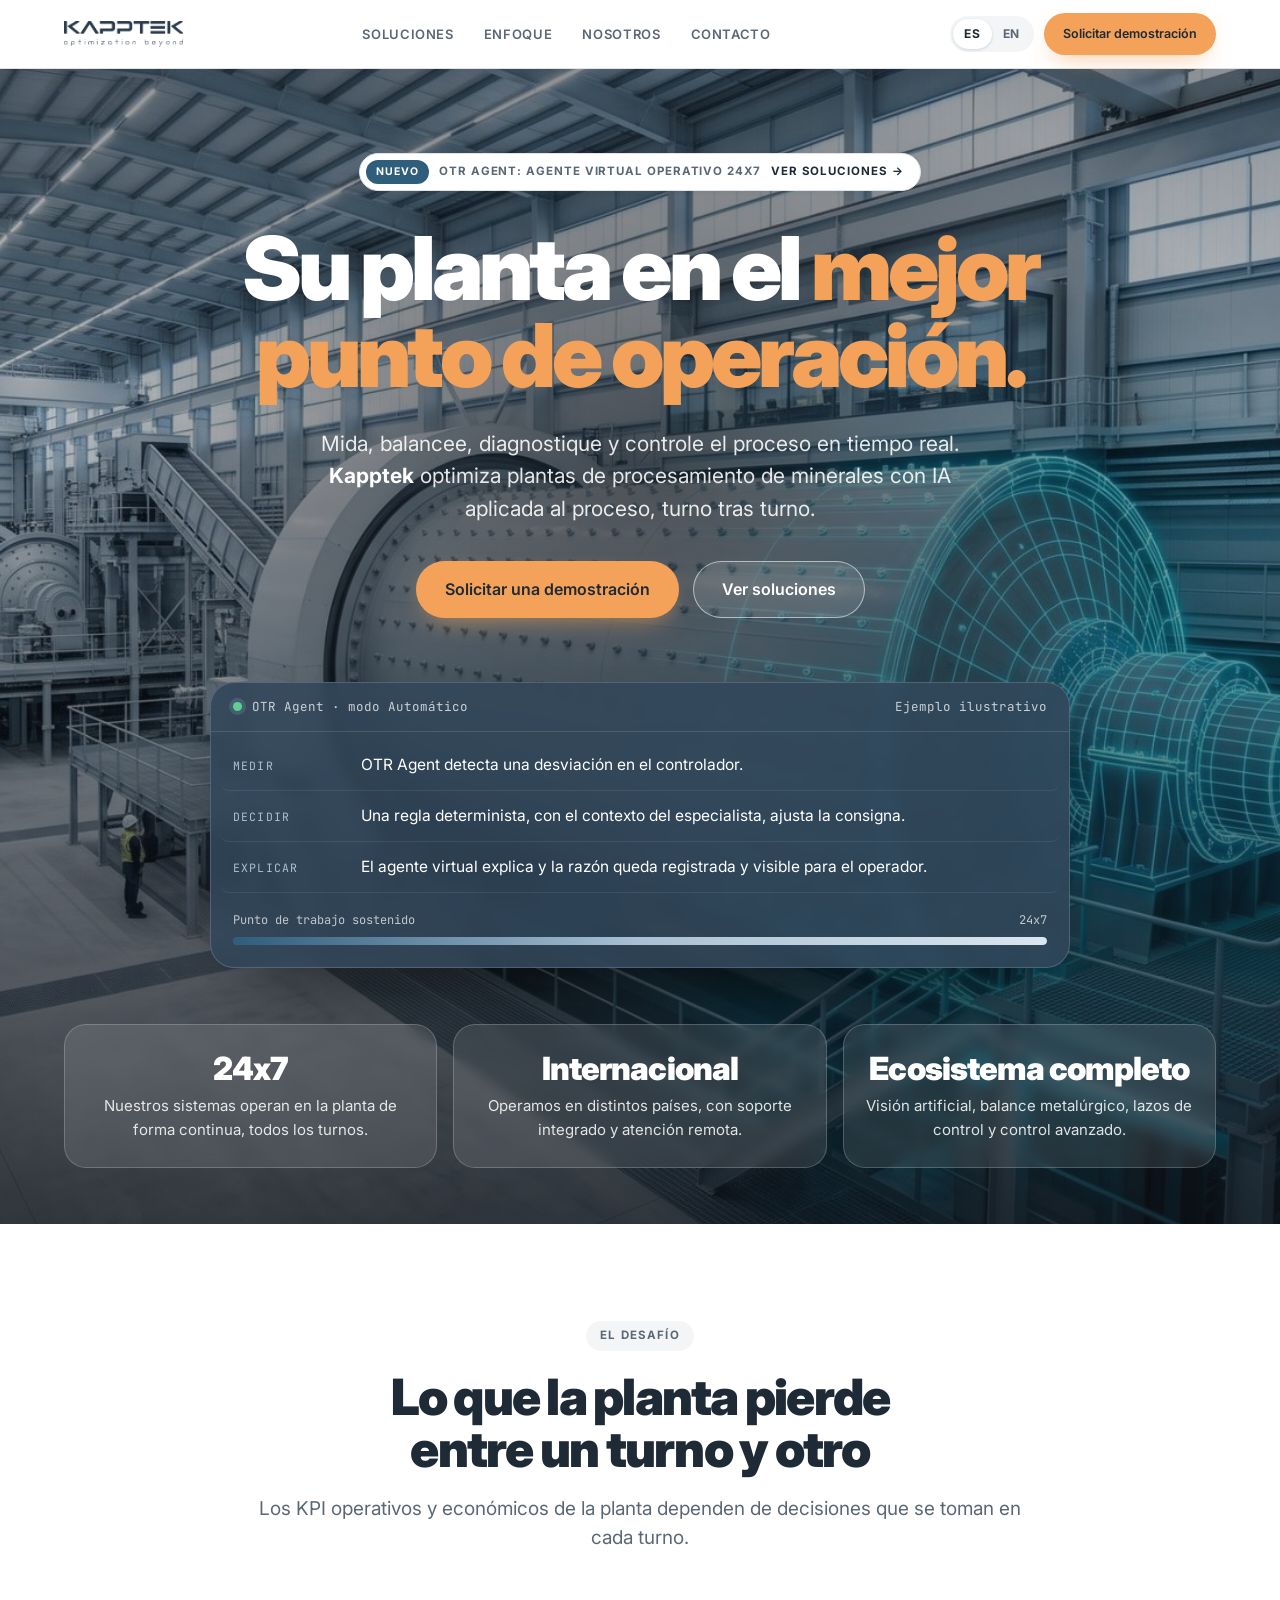
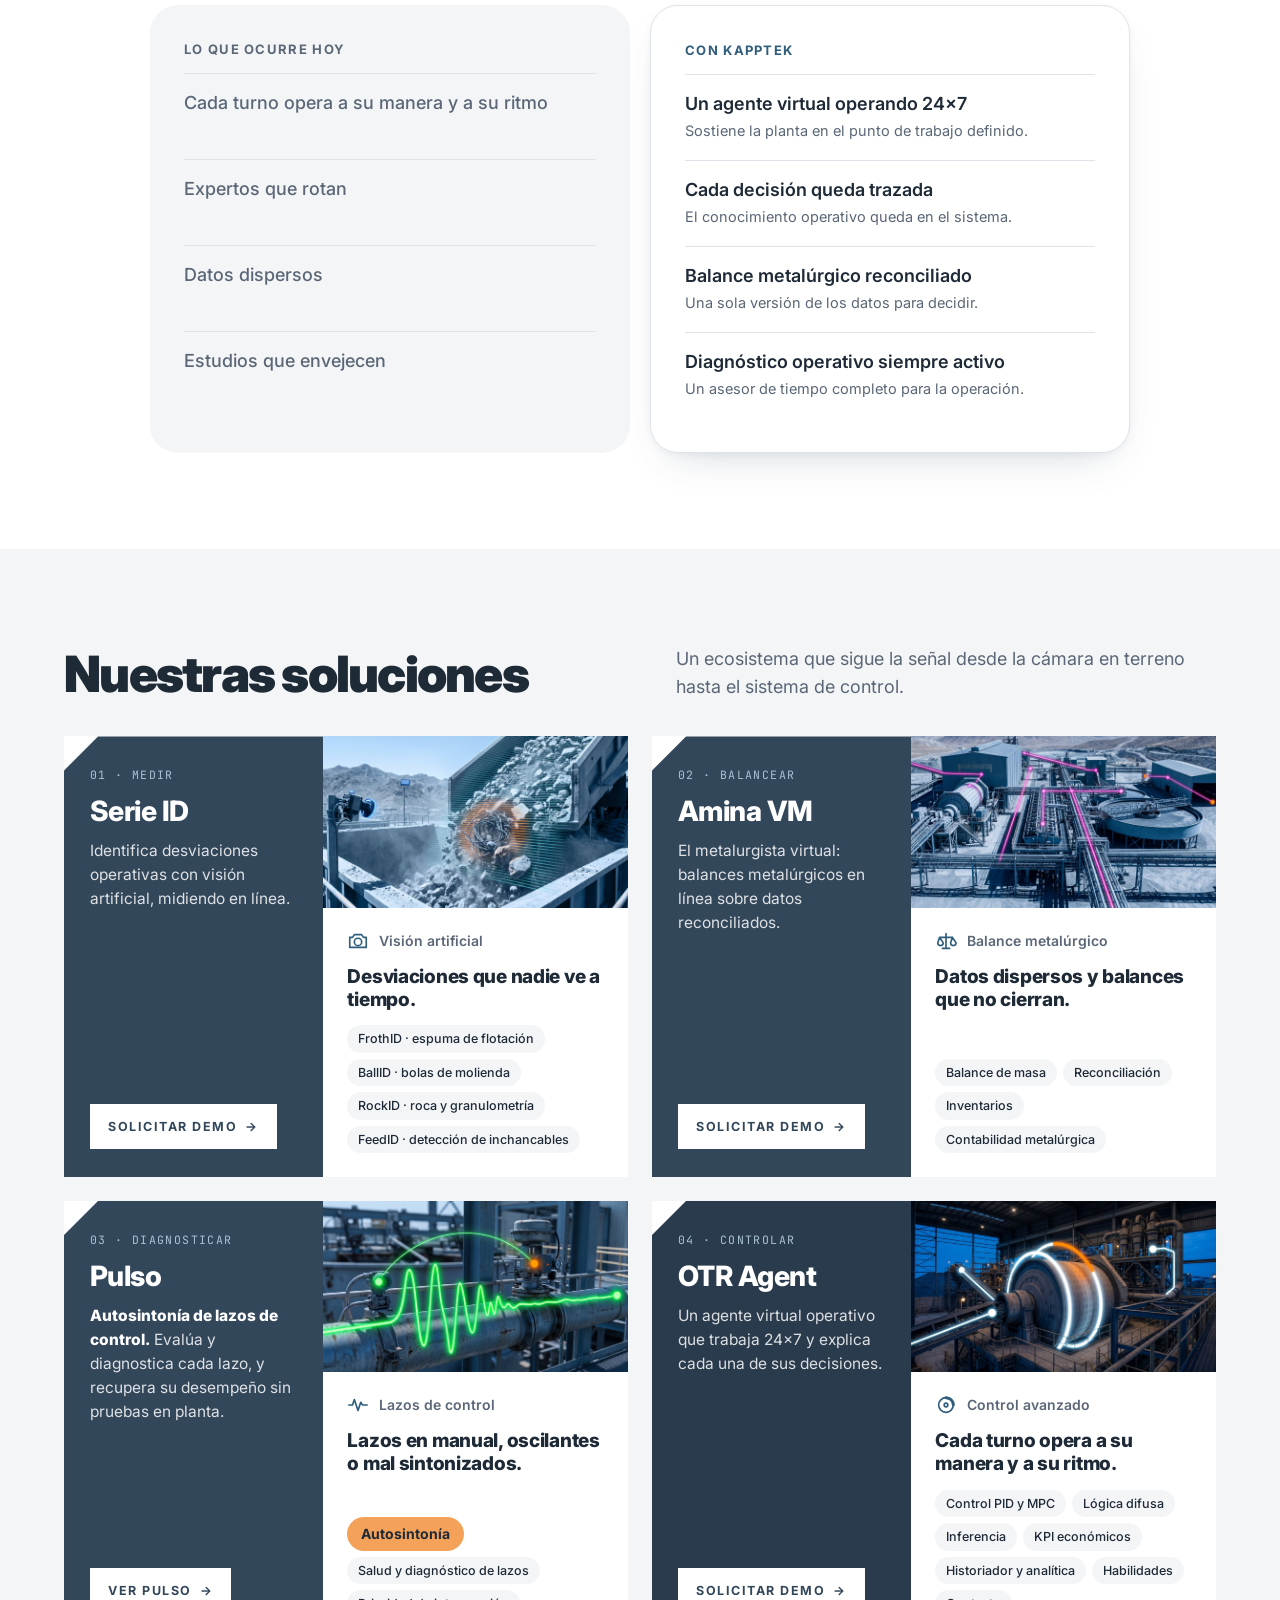
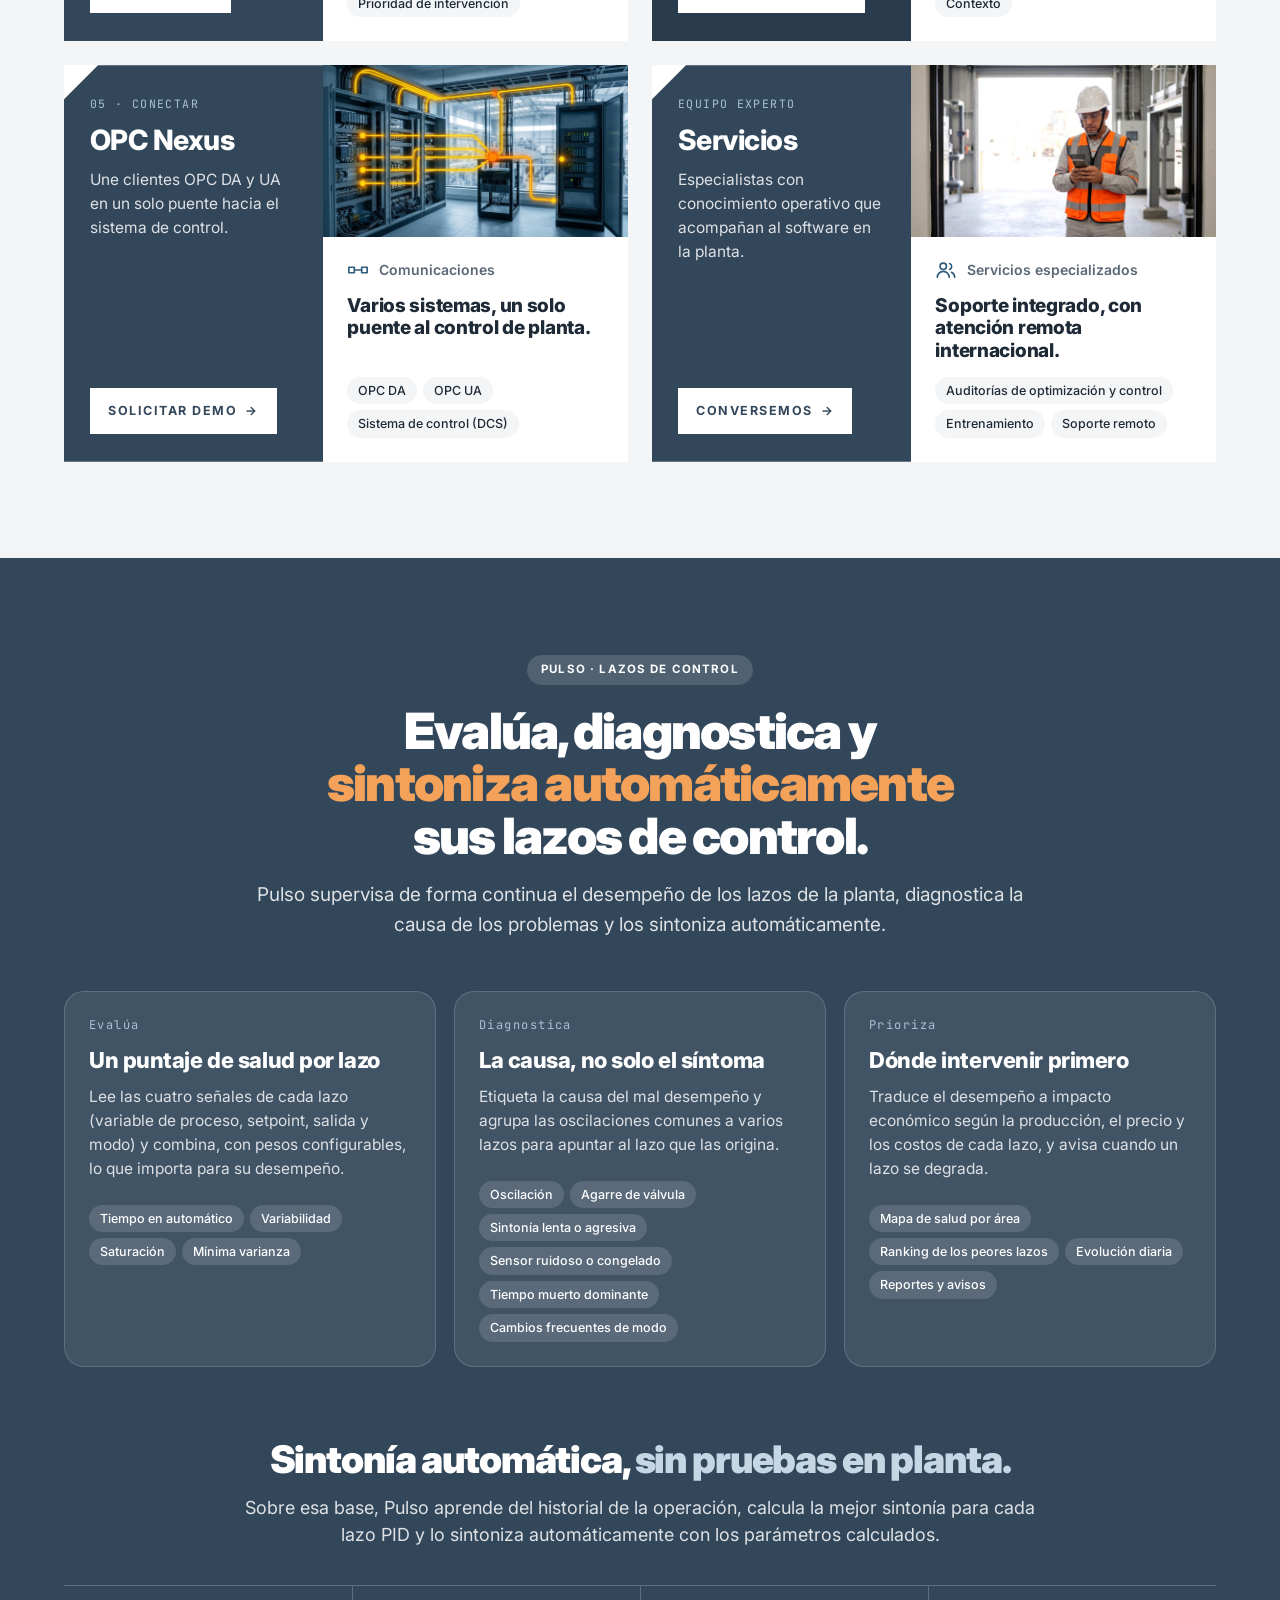
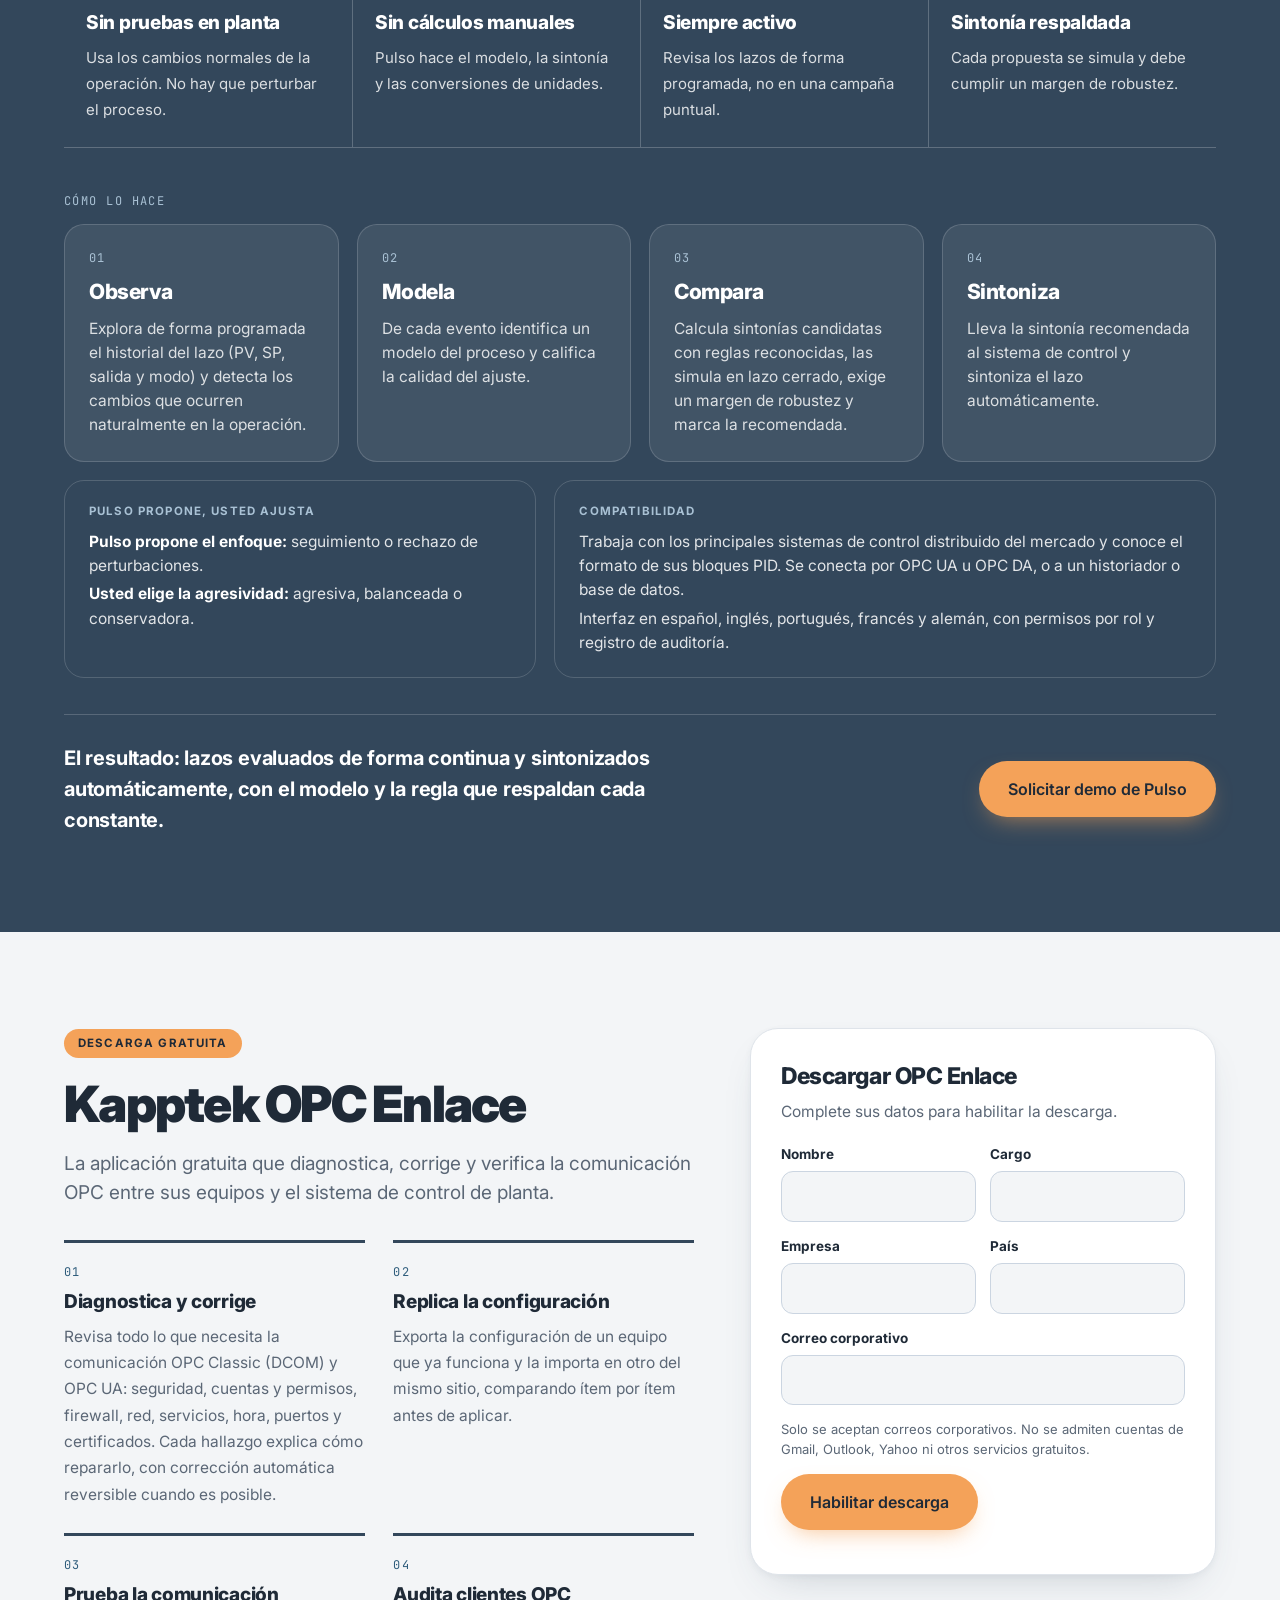
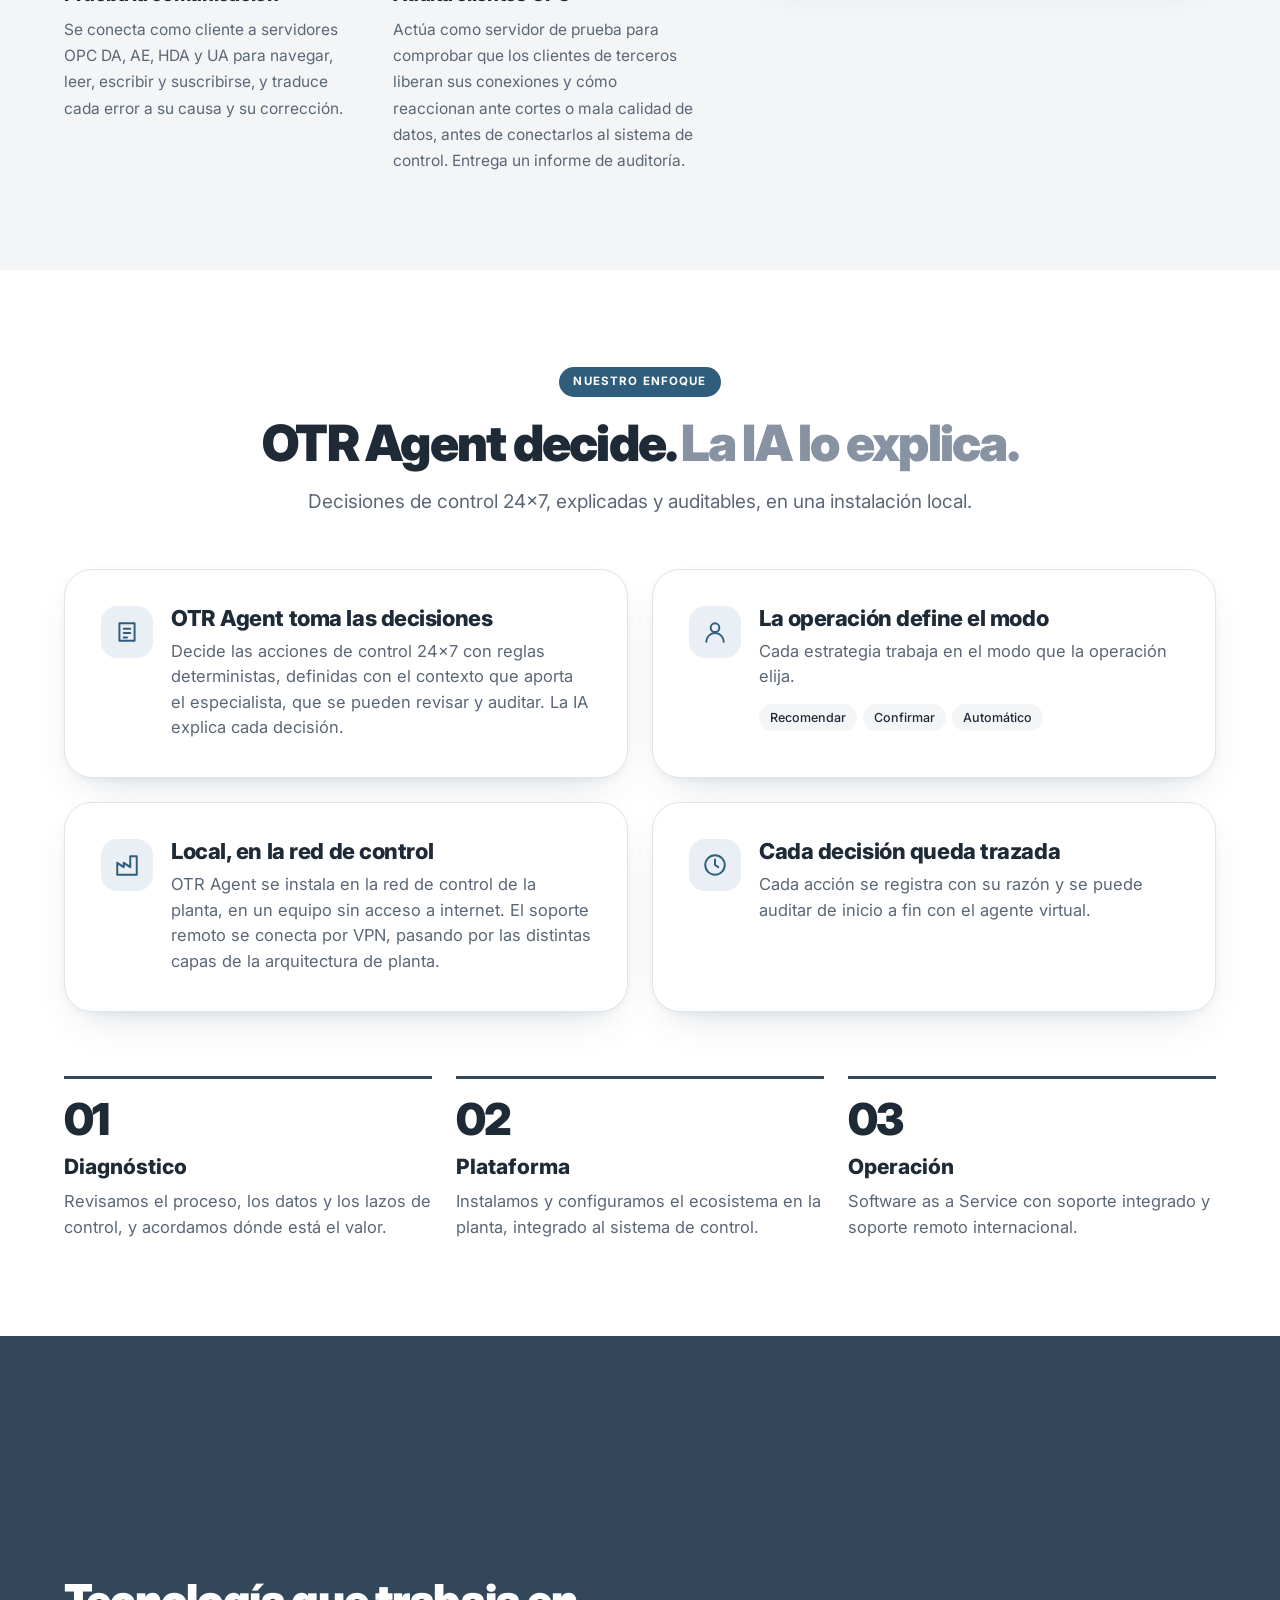
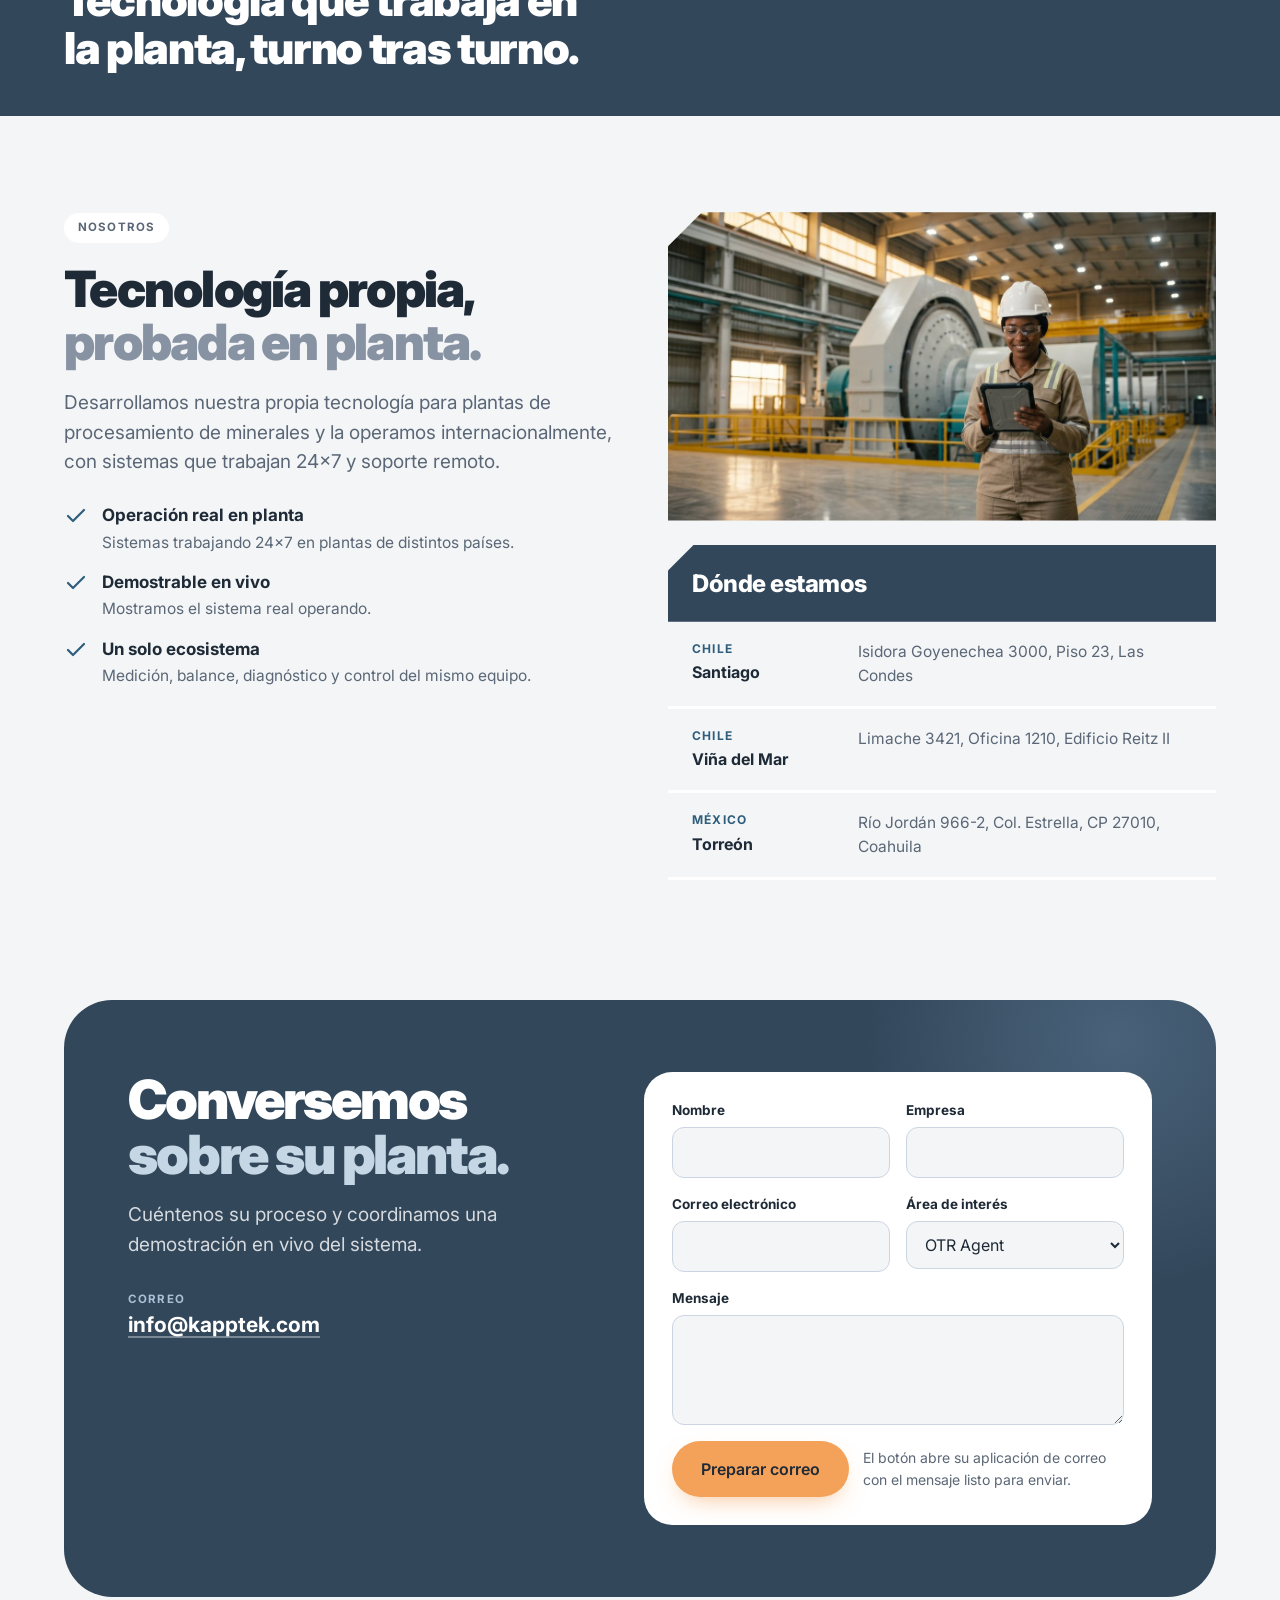
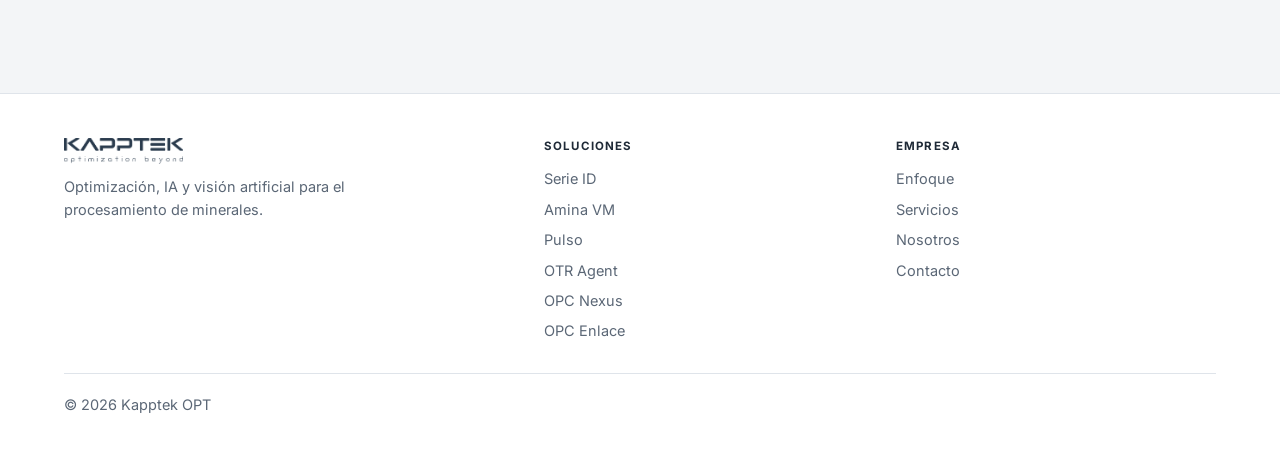
==== index.html @ e908766e "Add files via upload" ====
<!DOCTYPE html>
<html lang="es">
<head>
<meta charset="utf-8">
<meta name="viewport" content="width=device-width, initial-scale=1">
<title>Kapptek | IA aplicada a la optimización de procesos mineros</title>
<meta name="description" content="Kapptek optimiza plantas de procesamiento de minerales con IA aplicada al proceso: visión artificial, balance metalúrgico, lazos de control y control avanzado operando 24x7.">
<link rel="preconnect" href="https://fonts.googleapis.com">
<link rel="preconnect" href="https://fonts.gstatic.com" crossorigin>
<link href="https://fonts.googleapis.com/css2?family=Inter:wght@400;500;600;700;800;900&family=JetBrains+Mono:wght@400;500;700&display=swap" rel="stylesheet">
<style>
/* Layout idea: white, centered landing with very heavy headlines, pill badges and soft
   rounded cards; the product range sits in square, dark "business line" blocks with a
   cut corner and an action button, closing on a dark rounded contact block. */
:root {
  color-scheme: light;
  --navy: #33475b;
  --teal: #2f5d7c;
  --teal-bright: #2f5d7c;
  --seafoam: #a9c1d4;
  --orange: #f4a259;
  --cta-hover: #ee8f3c;
  --cta-ink: #1f2a37;
  --cta-rgb: 244, 162, 89;
  --accent-rgb: 120, 156, 186;
  --accent-hi-a: #c5d6e4;
  --accent-hi-b: #dbe6ef;
  --accent-pale: #dbe6ef;
  --dark-rgb: 51, 71, 91;
  --dark-deep: #2a3b4d;
  --orange-ink: #2f5d7c;
  --paper: #ffffff;
  --mist: #f3f5f7;
  --line: #dfe4ea;
  --ink: #1f2a37;
  --slate: #5b6776;
  --font-body: "Inter", "Segoe UI", system-ui, -apple-system, Arial, sans-serif;
  --font-mono: "JetBrains Mono", ui-monospace, Consolas, monospace;
  --wrap: 1200px;
  --card-radius: 28px;
  --shadow: 0 18px 44px -22px rgba(var(--dark-rgb), 0.28), 0 2px 6px rgba(var(--dark-rgb), 0.05);
}
*, *::before, *::after { box-sizing: border-box; }
html { scroll-behavior: smooth; scroll-padding-top: 84px; }
body { margin: 0; background: var(--paper); color: var(--ink); font-family: var(--font-body); font-size: 17px; line-height: 1.55; -webkit-font-smoothing: antialiased; }
svg { max-width: 100%; }
a { color: inherit; }
h1, h2, h3 { margin: 0; text-wrap: balance; }
p { margin: 0; }
:focus-visible { outline: 3px solid var(--orange); outline-offset: 3px; }
.wrap { width: 100%; max-width: var(--wrap); margin: 0 auto; padding: 0 24px; }
.grad { background: linear-gradient(90deg, var(--teal-bright), var(--seafoam)); -webkit-background-clip: text; background-clip: text; color: transparent; }

/* Header */
.site-header { position: sticky; top: 0; z-index: 30; background: rgba(255,255,255,0.92); backdrop-filter: blur(10px); border-bottom: 1px solid var(--line); }
.header-row { display: flex; align-items: center; gap: 20px; min-height: 68px; }
.brand { display: flex; align-items: center; gap: 10px; text-decoration: none; font-weight: 800; font-size: 19px; letter-spacing: -0.01em; }
.brand-logo { display: block; height: 26px; width: auto; }
.nav { display: flex; gap: 30px; margin: 0 auto; }
.nav a { text-decoration: none; font-size: 13px; font-weight: 600; letter-spacing: 0.05em; text-transform: uppercase; color: var(--slate); padding: 8px 0; }
.nav a:hover { color: var(--ink); }
.header-tools { display: flex; align-items: center; gap: 10px; }
.lang { display: flex; background: var(--mist); border-radius: 999px; padding: 3px; }
.lang button { font: inherit; font-size: 12px; font-weight: 700; letter-spacing: 0.06em; background: transparent; color: var(--slate); border: 0; border-radius: 999px; padding: 6px 11px; cursor: pointer; }
.lang button[aria-pressed="true"] { background: var(--paper); color: var(--ink); box-shadow: 0 1px 3px rgba(var(--dark-rgb),0.18); }
.pill { display: inline-flex; align-items: center; justify-content: center; gap: 8px; font: inherit; font-weight: 600; text-decoration: none; border-radius: 999px; border: 1.5px solid transparent; cursor: pointer; padding: 15px 28px; font-size: 16px; }
.pill-orange { background: var(--orange); color: var(--cta-ink); }
.pill-orange:hover { background: var(--cta-hover); }
.pill-dark { background: var(--navy); color: #fff; }
.pill-dark:hover { background: #1e293b; }
.pill-light { background: var(--paper); color: var(--ink); border-color: var(--line); box-shadow: 0 1px 3px rgba(var(--dark-rgb),0.08); }
.pill-light:hover { border-color: #94a3b8; }
.pill-small { padding: 10px 18px; font-size: 12.5px; }
.menu-toggle { display: none; font: inherit; font-size: 13px; font-weight: 600; background: var(--mist); color: var(--ink); border: 0; border-radius: 999px; padding: 9px 14px; cursor: pointer; }

/* Hero */
.hero { position: relative; overflow: hidden; padding: 84px 0 56px; text-align: center; color: #fff; background: var(--navy); }
.hero::before { content: ""; position: absolute; inset: -4%; background: url("img/hero.jpg") 82% center / cover no-repeat; transform-origin: 70% 55%; }
.hero::after { content: ""; position: absolute; inset: 0; background: radial-gradient(ellipse 62% 46% at 50% 34%, rgba(14,18,24,0.66), rgba(14,18,24,0.2) 78%), linear-gradient(180deg, rgba(14,18,24,0.3) 0%, rgba(14,18,24,0.05) 30%, rgba(14,18,24,0.72) 100%); }
.hero > .wrap { position: relative; z-index: 2; }
.hero-alt { position: absolute; inset: -4%; background: url("img/hero-2.jpg") 12% center / cover no-repeat; opacity: 0; transform-origin: 25% 45%; }
.hero .grad { background-image: linear-gradient(90deg, var(--accent-hi-a), var(--accent-hi-b), var(--accent-pale), var(--accent-hi-a)); -webkit-background-clip: text; background-clip: text; }
.hero .pill-light { background: rgba(255,255,255,0.1); color: #fff; border-color: rgba(255,255,255,0.55); box-shadow: none; }
.hero .pill-light:hover { background: rgba(255,255,255,0.2); border-color: #fff; }
.announce { display: inline-flex; align-items: center; gap: 10px; flex-wrap: wrap; justify-content: center; background: var(--paper); border: 1px solid var(--line); border-radius: 999px; padding: 6px 16px 6px 6px; font-size: 11.5px; font-weight: 700; letter-spacing: 0.08em; text-transform: uppercase; color: var(--slate); text-decoration: none; box-shadow: 0 1px 4px rgba(var(--dark-rgb),0.08); }
.announce b { background: var(--orange); color: var(--cta-ink); border-radius: 999px; padding: 4px 10px; font-size: 10.5px; }
.announce i { font-style: normal; color: var(--ink); }
.hero h1 { font-size: clamp(42px, 7.4vw, 88px); font-weight: 900; letter-spacing: -0.045em; line-height: 0.98; margin: 34px auto 0; max-width: 12.5em; }
.hero-lead { font-size: clamp(18px, 2vw, 21px); color: rgba(255,255,255,0.88); max-width: 33em; margin: 30px auto 0; }
.hero-lead b { color: #fff; font-weight: 700; }
.hero-actions { display: flex; flex-wrap: wrap; gap: 14px; justify-content: center; margin-top: 36px; }
.console { text-align: left; max-width: 860px; margin: 64px auto 0; background: rgba(var(--dark-rgb),0.86); backdrop-filter: blur(8px); border: 1px solid rgba(255,255,255,0.16); color: #fff; border-radius: 24px; padding: 0 0 22px; box-shadow: 0 40px 80px -40px rgba(0,0,0,0.7); overflow: hidden; }
.console-bar { display: flex; align-items: center; gap: 10px; padding: 14px 22px; border-bottom: 1px solid rgba(255,255,255,0.12); font-family: var(--font-mono); font-size: 12.5px; color: rgba(255,255,255,0.75); }
.console-bar .live { width: 9px; height: 9px; border-radius: 50%; background: var(--seafoam); box-shadow: 0 0 0 4px rgba(var(--accent-rgb),0.25); }
.console-bar span:last-child { margin-left: auto; }
.console-rows { display: grid; gap: 0; padding: 8px 10px 0; }
.console-row { display: grid; grid-template-columns: 112px 1fr; gap: 16px; align-items: baseline; padding: 13px 12px; border-radius: 8px; border-bottom: 1px solid rgba(255,255,255,0.08); font-size: 15.5px; }
.console-row em { font-style: normal; font-family: var(--font-mono); font-size: 11.5px; letter-spacing: 0.1em; text-transform: uppercase; color: var(--seafoam); }
.console-progress { margin: 18px 22px 0; }
.console-progress div:first-child { display: flex; justify-content: space-between; font-family: var(--font-mono); font-size: 12px; color: rgba(255,255,255,0.7); margin-bottom: 8px; }
.bar { height: 8px; border-radius: 999px; background: rgba(255,255,255,0.12); overflow: hidden; }
.bar span { display: block; height: 100%; width: 100%; border-radius: 999px; background-image: linear-gradient(90deg, var(--teal-bright), var(--seafoam), var(--accent-pale), var(--seafoam), var(--teal-bright)); }

.stats { display: grid; grid-template-columns: repeat(3, 1fr); gap: 16px; margin-top: 56px; }
.stat { background: rgba(255,255,255,0.1); border: 1px solid rgba(255,255,255,0.2); backdrop-filter: blur(6px); border-radius: 22px; padding: 26px 22px; text-align: center; min-width: 0; }
.stat-num { font-size: clamp(24px, 2.6vw, 32px); font-weight: 900; letter-spacing: -0.03em; line-height: 1.1; margin-bottom: 8px; }
.stat-label { font-size: 15px; color: rgba(255,255,255,0.86); }

/* Section headings */
section { padding: 96px 0; }
.head-center { text-align: center; max-width: 780px; margin: 0 auto 52px; }
.tag { display: inline-block; font-size: 11.5px; font-weight: 700; letter-spacing: 0.1em; text-transform: uppercase; border-radius: 999px; padding: 6px 14px; background: var(--mist); color: var(--slate); margin-bottom: 20px; }
.tag-solid { background: var(--teal); color: #fff; }
.tag-accent { background: var(--orange); color: var(--cta-ink); }
.head-center h2, .head-left h2 { font-size: clamp(30px, 4.4vw, 50px); font-weight: 900; letter-spacing: -0.035em; line-height: 1.05; }
.head-center p { margin-top: 18px; font-size: 19px; color: var(--slate); }

/* Comparison */
.compare { display: grid; grid-template-columns: 1fr 1fr; gap: 20px; max-width: 980px; margin: 0 auto; }
.compare-card { border-radius: var(--card-radius); padding: 34px; min-width: 0; }
.compare-card.today { background: var(--mist); }
.compare-card.kapptek { background: var(--paper); border: 1px solid var(--line); box-shadow: var(--shadow); }
.compare-card h3 { font-size: 13px; font-weight: 700; letter-spacing: 0.1em; text-transform: uppercase; color: var(--slate); margin-bottom: 14px; }
.compare-card.kapptek h3 { color: var(--teal); }
.compare-card ul { list-style: none; margin: 0; padding: 0; }
.compare-card li { padding: 15px 0; border-top: 1px solid var(--line); font-size: 18px; font-weight: 600; min-height: 86px; }
.compare-card.today li { color: var(--slate); font-weight: 500; }
.compare-card li small { display: block; font-size: 14.5px; font-weight: 400; color: var(--slate); margin-top: 2px; }

/* Business lines (square, dark, cut corner) */
.lines-wrap { background: var(--mist); }
.head-left { margin-bottom: 36px; display: flex; justify-content: space-between; align-items: end; gap: 24px; flex-wrap: wrap; }
.head-left p { color: var(--slate); font-size: 18px; max-width: 30em; }
.lines { display: grid; grid-template-columns: 1fr 1fr; gap: 24px; }
.line { display: grid; grid-template-columns: 0.92fr 1.08fr; background: var(--paper); min-width: 0; scroll-margin-top: 96px; }
.line-dark { background: var(--navy); color: #fff; padding: 30px 26px 28px; clip-path: polygon(34px 0, 100% 0, 100% 100%, 0 100%, 0 34px); display: flex; flex-direction: column; gap: 12px; min-width: 0; }
.line.core .line-dark { background: var(--dark-deep); }
.line-step { font-family: var(--font-mono); font-size: 11.5px; letter-spacing: 0.12em; text-transform: uppercase; color: var(--seafoam); }
.line-dark h3 { font-size: 28px; font-weight: 800; letter-spacing: -0.02em; line-height: 1.1; }
.line-dark p { font-size: 15.5px; color: rgba(255,255,255,0.84); }
.sq-btn { align-self: flex-start; margin-top: auto; display: inline-block; background: var(--orange); color: var(--cta-ink); text-decoration: none; text-transform: uppercase; letter-spacing: 0.12em; font-size: 12.5px; font-weight: 700; padding: 13px 18px; border: 0; cursor: pointer; font-family: inherit; }
.sq-btn:hover { background: var(--cta-hover); }
.line-media { display: flex; flex-direction: column; min-width: 0; }
.line-photo { display: block; width: 100%; height: auto; aspect-ratio: 16 / 9; object-fit: cover; }
.line-info { flex: 1; padding: 22px 24px 24px; display: flex; flex-direction: column; gap: 14px; min-width: 0; }
.line-icon { display: flex; align-items: center; gap: 10px; font-size: 14px; font-weight: 600; color: var(--slate); }
.line-icon svg { width: 22px; height: 22px; flex: none; color: var(--teal); }
.line-pain { font-size: 19px; font-weight: 800; letter-spacing: -0.015em; line-height: 1.2; }
.chips { display: flex; flex-wrap: wrap; gap: 6px; list-style: none; margin: auto 0 0; padding: 0; }
.chips li { font-size: 12.5px; font-weight: 500; border-radius: 999px; padding: 4px 11px; background: var(--mist); color: var(--ink); }

/* Principles (soft rounded cards) */
.cards { display: grid; grid-template-columns: 1fr 1fr; gap: 24px; }
.card { background: var(--paper); border: 1px solid var(--line); border-radius: var(--card-radius); padding: 36px; box-shadow: var(--shadow); display: grid; grid-template-columns: 52px 1fr; gap: 18px; min-width: 0; }
.card-icon { width: 52px; height: 52px; border-radius: 16px; background: rgba(var(--accent-rgb),0.1); color: var(--teal); display: flex; align-items: center; justify-content: center; }
.card-icon svg { width: 26px; height: 26px; }
.card:nth-child(even) .card-icon { background: rgba(var(--cta-rgb),0.1); color: var(--orange-ink); }
.card h3 { font-size: 22px; font-weight: 800; letter-spacing: -0.02em; line-height: 1.15; margin-bottom: 8px; }
.card p { color: var(--slate); font-size: 16.5px; }
.card .chips { margin-top: 14px; }

.steps { display: grid; grid-template-columns: repeat(3, 1fr); gap: 24px; margin-top: 64px; }
.step { min-width: 0; border-top: 3px solid var(--navy); padding-top: 18px; }
.step-num { font-size: 44px; font-weight: 900; letter-spacing: -0.04em; line-height: 1; }
.step h3 { font-size: 21px; font-weight: 800; margin: 10px 0 6px; }
.step p { color: var(--slate); font-size: 16.5px; }

/* Photo band */
.band { padding: 0; min-height: 380px; display: flex; align-items: flex-end; color: #fff; background: linear-gradient(180deg, rgba(var(--dark-rgb),0.1) 0%, rgba(var(--dark-rgb),0.82) 100%), url("img/band.jpg") center / cover no-repeat var(--navy); }
.band p { font-size: clamp(26px, 3.6vw, 44px); font-weight: 900; letter-spacing: -0.03em; line-height: 1.08; max-width: 16em; padding: 150px 0 44px; text-wrap: balance; }
.about-photo { display: block; width: 100%; height: auto; aspect-ratio: 16 / 9; object-fit: cover; margin-bottom: 24px; clip-path: polygon(34px 0, 100% 0, 100% 100%, 0 100%, 0 34px); }
/* About + offices (dark bar list) */
.about { display: grid; grid-template-columns: 1fr 1fr; gap: 56px; align-items: start; }
.about > * { min-width: 0; }
.about h2 { font-size: clamp(30px, 4.4vw, 50px); font-weight: 900; letter-spacing: -0.035em; line-height: 1.05; }
.about-text { font-size: 19px; color: var(--slate); margin-top: 20px; }
.checks { list-style: none; margin: 26px 0 0; padding: 0; display: grid; gap: 14px; }
.checks li { display: grid; grid-template-columns: 26px 1fr; gap: 12px; }
.checks svg { width: 24px; height: 24px; color: var(--teal); margin-top: 2px; }
.checks b { display: block; }
.checks span { color: var(--slate); font-size: 15.5px; }
.place-bar { background: var(--navy); color: #fff; padding: 20px 24px; clip-path: polygon(26px 0, 100% 0, 100% 100%, 0 100%, 0 26px); font-size: 24px; font-weight: 800; letter-spacing: -0.02em; }
.place { display: grid; grid-template-columns: 150px 1fr; gap: 16px; padding: 18px 24px; background: var(--mist); border-bottom: 3px solid var(--paper); }
.place b { font-size: 12px; letter-spacing: 0.1em; text-transform: uppercase; color: var(--orange-ink); }
.place b small { display: block; font-size: 16px; letter-spacing: 0; text-transform: none; color: var(--ink); margin-top: 2px; }
.place span { font-size: 15.5px; color: var(--slate); }

/* Contact (dark rounded block) */
.contact-section { padding: 24px 0 96px; }
.contact { background: var(--navy); color: #fff; border-radius: 48px; padding: 72px 64px; display: grid; grid-template-columns: 0.95fr 1.05fr; gap: 56px; align-items: start; }
.contact > * { min-width: 0; }
.contact h2 { font-size: clamp(32px, 4.6vw, 54px); font-weight: 900; letter-spacing: -0.04em; line-height: 1.02; }
.contact h2 .grad { background: linear-gradient(90deg, var(--accent-hi-a), var(--accent-hi-b)); -webkit-background-clip: text; background-clip: text; }
.contact-lead { margin-top: 18px; font-size: 19px; color: rgba(255,255,255,0.8); }
.contact-lines { display: grid; gap: 16px; margin-top: 32px; }
.contact-lines small { display: block; font-size: 11.5px; font-weight: 700; letter-spacing: 0.1em; text-transform: uppercase; color: var(--seafoam); }
.contact-lines a { font-size: 21px; font-weight: 700; text-decoration-color: rgba(255,255,255,0.35); text-underline-offset: 4px; }
.form { background: var(--paper); color: var(--ink); border-radius: 28px; padding: 28px; display: grid; grid-template-columns: 1fr 1fr; gap: 16px; }
.field { display: flex; flex-direction: column; gap: 6px; min-width: 0; }
.field.full { grid-column: 1 / -1; }
.field label { font-size: 13.5px; font-weight: 700; }
.field input, .field select, .field textarea { font: inherit; font-size: 16px; color: var(--ink); background: var(--mist); border: 1px solid #cbd5e1; border-radius: 12px; padding: 12px 14px; width: 100%; }
.field textarea { min-height: 110px; resize: vertical; }
.form-foot { grid-column: 1 / -1; display: flex; flex-wrap: wrap; gap: 14px; align-items: center; }
.form-status { font-size: 14px; color: var(--slate); flex: 1 1 220px; }

/* Footer */
.site-footer { border-top: 1px solid var(--line); padding: 44px 0 36px; font-size: 14.5px; color: var(--slate); }
.site-footer .brand { color: var(--ink); }
.footer-grid { display: grid; grid-template-columns: 1.4fr 1fr 1fr; gap: 32px; }
.footer-grid h3 { font-size: 11.5px; letter-spacing: 0.1em; text-transform: uppercase; color: var(--ink); margin-bottom: 12px; }
.footer-grid ul { list-style: none; margin: 0; padding: 0; display: grid; gap: 8px; }
.footer-grid a { text-decoration: none; }
.footer-grid a:hover { color: var(--ink); text-decoration: underline; }
.footer-note { margin-top: 30px; padding-top: 20px; border-top: 1px solid var(--line); }

/* ---------- Pulso auto-tuning section ---------- */
.tune { background: var(--navy); color: #fff; }
.tune .tag { background: rgba(255,255,255,0.14); color: #fff; }
.tune .head-center p { color: rgba(255,255,255,0.84); }
.tune h2 .grad { color: var(--orange); }
.tune-caps { display: grid; grid-template-columns: repeat(3, 1fr); gap: 18px; }
.tune-caps .tune-step h3 { font-size: 22px; }
.tune-caps .chips { margin-top: auto; padding-top: 10px; }
.tune-h3 { font-size: clamp(26px, 3.4vw, 38px); font-weight: 900; letter-spacing: -0.03em; line-height: 1.08; text-align: center; margin: 72px auto 0; }
.tune-h3 .grad { color: #c5d6e4; }
.tune-h3-lead { text-align: center; font-size: 18px; color: rgba(255,255,255,0.84); max-width: 44em; margin: 14px auto 36px; }
.tune-panel p + p { margin-top: 8px; }
.tune-benefits { list-style: none; margin: 0 0 44px; padding: 0; display: grid; grid-template-columns: repeat(4, 1fr); gap: 0; border-top: 1px solid rgba(255,255,255,0.22); border-bottom: 1px solid rgba(255,255,255,0.22); }
.tune-benefits li { padding: 22px 22px 24px; min-width: 0; }
.tune-benefits li + li { border-left: 1px solid rgba(255,255,255,0.22); }
.tune-benefits b { display: block; font-size: 19px; font-weight: 800; letter-spacing: -0.015em; margin-bottom: 6px; }
.tune-benefits span { font-size: 15px; color: rgba(255,255,255,0.82); }
.tune-sub { font-family: var(--font-mono); font-size: 12px; letter-spacing: 0.12em; text-transform: uppercase; color: var(--seafoam); margin-bottom: 14px; }
.tune-steps { display: grid; grid-template-columns: repeat(4, 1fr); gap: 18px; }
.tune-step { background: rgba(255,255,255,0.07); border: 1px solid rgba(255,255,255,0.16); border-radius: 20px; padding: 24px; min-width: 0; display: flex; flex-direction: column; gap: 8px; transition: transform 0.3s ease, background-color 0.3s ease, border-color 0.3s ease; }
.tune-step:hover { transform: translateY(-4px); background: rgba(255,255,255,0.12); border-color: rgba(255,255,255,0.4); }
.tune-num { font-family: var(--font-mono); font-size: 12px; letter-spacing: 0.12em; color: var(--seafoam); }
.tune-step h3 { font-size: 21px; font-weight: 800; letter-spacing: -0.02em; }
.tune-step p { font-size: 15.5px; color: rgba(255,255,255,0.82); }
.tune .chips { margin-top: 6px; }
.tune .chips li { background: rgba(255,255,255,0.13); color: #fff; }
.tune .chips li:hover { background: rgba(255,255,255,0.24); color: #fff; }
.tune-meta { display: grid; grid-template-columns: 1fr 1.4fr; gap: 18px; margin-top: 18px; }
.tune-panel { border: 1px solid rgba(255,255,255,0.16); border-radius: 20px; padding: 22px 24px; min-width: 0; }
.tune-panel h3 { font-size: 11.5px; font-weight: 700; letter-spacing: 0.1em; text-transform: uppercase; color: var(--seafoam); margin-bottom: 10px; }
.tune-panel p { font-size: 15.5px; color: rgba(255,255,255,0.86); }
.tune-panel p + p { margin-top: 4px; }
.tune-panel b { color: #fff; }
.tune-result { display: flex; flex-wrap: wrap; align-items: center; justify-content: space-between; gap: 18px 32px; margin-top: 36px; padding-top: 28px; border-top: 1px solid rgba(255,255,255,0.18); }
.tune-result p { font-size: 20px; font-weight: 700; letter-spacing: -0.01em; max-width: 34em; }

/* ---------- OPC Enlace (free download) ---------- */
.enlace-grid { display: grid; grid-template-columns: 1.15fr 0.85fr; gap: 56px; align-items: start; }
.enlace-grid > * { min-width: 0; }
.enlace h2 { font-size: clamp(30px, 4.4vw, 50px); font-weight: 900; letter-spacing: -0.035em; line-height: 1.05; }
.enlace-lead { font-size: 19px; color: var(--slate); margin-top: 18px; max-width: 34em; }
.enlace-list { list-style: none; margin: 32px 0 0; padding: 0; display: grid; grid-template-columns: 1fr 1fr; gap: 26px 28px; }
.enlace-list li { border-top: 3px solid var(--navy); padding-top: 14px; min-width: 0; }
.enlace-list small { font-family: var(--font-mono); font-size: 12px; letter-spacing: 0.12em; color: var(--teal); }
.enlace-list b { display: block; font-size: 19px; font-weight: 800; letter-spacing: -0.015em; margin: 4px 0 6px; }
.enlace-list span { font-size: 15.5px; color: var(--slate); }
.dl-card { background: var(--paper); border: 1px solid var(--line); border-radius: var(--card-radius); padding: 30px; box-shadow: var(--shadow); }
.dl-card h3 { font-size: 23px; font-weight: 800; letter-spacing: -0.02em; }
.dl-card > p { font-size: 15.5px; color: var(--slate); margin: 6px 0 20px; }
.dl-form { display: grid; grid-template-columns: 1fr 1fr; gap: 14px; }
.dl-form .form-status { flex: 1 1 100%; }
.dl-form .form-status.is-error { color: #b42318; font-weight: 600; }
.dl-note { grid-column: 1 / -1; font-size: 13px; color: var(--slate); }
.dl-ready { display: none; margin-top: 18px; padding: 18px; border-radius: 16px; background: var(--mist); border: 1px solid var(--line); }
.dl-ready.is-on { display: block; }
.dl-ready p { font-size: 15px; margin-bottom: 12px; }

/* ---------- Effects ---------- */
.site-header { transition: box-shadow 0.3s ease, background-color 0.3s ease; }
.site-header.is-scrolled { box-shadow: 0 10px 30px -18px rgba(var(--dark-rgb),0.45); }
.nav a { position: relative; }
.nav a::after { content: ""; position: absolute; left: 0; right: 0; bottom: 2px; height: 2px; background: linear-gradient(90deg, var(--teal-bright), var(--seafoam)); transform: scaleX(0); transform-origin: left; transition: transform 0.25s ease; }
.nav a:hover::after { transform: scaleX(1); }
.pill, .sq-btn { transition: transform 0.2s ease, box-shadow 0.2s ease, background-color 0.2s ease, border-color 0.2s ease; }
.pill:hover { transform: translateY(-2px); }
.pill-orange { box-shadow: 0 10px 24px -10px rgba(var(--cta-rgb),0.7); }
.pill-orange:hover { box-shadow: 0 16px 30px -10px rgba(var(--cta-rgb),0.8); }
.sq-btn::after { content: "→"; display: inline-block; margin-left: 8px; transition: transform 0.2s ease; }
.sq-btn:hover::after { transform: translateX(5px); }
.line { transition: transform 0.3s ease, box-shadow 0.3s ease; }
.line:hover { transform: translateY(-6px); box-shadow: 0 30px 50px -28px rgba(var(--dark-rgb),0.5); }
.line-media { overflow: hidden; }
.line-photo { transition: transform 0.7s ease; }
.line-shot { object-position: left top; }
.line:hover .line-photo { transform: scale(1.07); }
.line-info { position: relative; background: var(--paper); }
.line-dark { position: relative; overflow: hidden; }
.line-dark::before { content: ""; position: absolute; left: 0; top: 0; width: 100%; height: 3px; background: linear-gradient(90deg, var(--teal-bright), var(--seafoam)); transform: scaleX(0); transform-origin: left; transition: transform 0.4s ease; }
.line:hover .line-dark::before { transform: scaleX(1); }
.card, .compare-card.kapptek, .stat { transition: transform 0.3s ease, box-shadow 0.3s ease, border-color 0.3s ease, background-color 0.3s ease; }
.card:hover, .compare-card.kapptek:hover { transform: translateY(-5px); box-shadow: 0 30px 56px -24px rgba(var(--dark-rgb),0.35), 0 2px 6px rgba(var(--dark-rgb),0.05); border-color: rgba(var(--accent-rgb),0.45); }
.card-icon { transition: transform 0.3s ease; }
.card:hover .card-icon { transform: scale(1.1) rotate(-4deg); }
.stat:hover { transform: translateY(-4px); background: rgba(255,255,255,0.16); border-color: rgba(var(--accent-rgb),0.6); }
.step { transition: border-color 0.3s ease; }
.step:hover { border-top-color: var(--seafoam); }
.chips li { transition: background-color 0.2s ease, color 0.2s ease; }
.chips li.chip-key, .chips li.chip-key:hover { background: var(--orange); color: var(--cta-ink); font-weight: 700; font-size: 14px; padding: 6px 14px; }
.line-dark p b { color: #fff; font-weight: 800; }
.chips li:hover { background: rgba(var(--accent-rgb),0.14); color: var(--teal); }
.about-photo { transition: filter 0.4s ease; }
.contact { position: relative; overflow: hidden; }
.contact::before { content: ""; position: absolute; width: 520px; height: 520px; right: -160px; top: -220px; border-radius: 50%; background: radial-gradient(circle, rgba(var(--accent-rgb),0.32), rgba(var(--accent-rgb),0) 68%); pointer-events: none; }
.contact > * { position: relative; }
.field input, .field select, .field textarea { transition: border-color 0.2s ease, box-shadow 0.2s ease; }
.field input:focus, .field select:focus, .field textarea:focus { outline: none; border-color: var(--teal-bright); box-shadow: 0 0 0 4px rgba(var(--accent-rgb),0.18); }

@media (hover: hover) and (min-width: 1001px) { .band { background-attachment: scroll, fixed; } }

@media (prefers-reduced-motion: no-preference) {
  .hero::before { animation: hero-drift 26s ease-in-out infinite alternate; }
  .hero-alt { animation: hero-swap 16s ease-in-out infinite, hero-drift-alt 16s ease-in-out infinite alternate; }
  .hero .grad { background-size: 220% 100%; animation: grad-slide 7s ease-in-out infinite alternate; }
  .console-bar .live { animation: live-pulse 1.8s ease-out infinite; }
  .console-row { animation: row-active 7.5s ease-in-out infinite; }
  .console-row:nth-child(2) { animation-delay: 2.5s; }
  .console-row:nth-child(3) { animation-delay: 5s; }
  .bar span { background-size: 200% 100%; animation: bar-flow 2.8s linear infinite; }
  .announce b { animation: live-pulse-orange 2.2s ease-out infinite; }
  .contact::before { animation: glow-float 12s ease-in-out infinite alternate; }
  .js-reveal .reveal { opacity: 0; transform: translateY(28px); transition: opacity 0.7s ease, transform 0.7s cubic-bezier(0.2, 0.7, 0.2, 1); }
  .js-reveal .reveal.is-in { opacity: 1; transform: none; }
}
@keyframes hero-drift { from { transform: scale(1) translate3d(0, 0, 0); } to { transform: scale(1.08) translate3d(-1%, 1%, 0); } }
@keyframes hero-swap { 0%, 43% { opacity: 0; } 50%, 93% { opacity: 1; } 100% { opacity: 0; } }
@keyframes hero-drift-alt { from { transform: scale(1) translate3d(0, 0, 0); } to { transform: scale(1.08) translate3d(1%, -1%, 0); } }
@keyframes grad-slide { from { background-position: 0% 50%; } to { background-position: 100% 50%; } }
@keyframes live-pulse { 0% { box-shadow: 0 0 0 0 rgba(var(--accent-rgb),0.6); } 100% { box-shadow: 0 0 0 10px rgba(var(--accent-rgb),0); } }
@keyframes live-pulse-orange { 0% { box-shadow: 0 0 0 0 rgba(var(--cta-rgb),0.55); } 100% { box-shadow: 0 0 0 9px rgba(var(--cta-rgb),0); } }
@keyframes row-active { 0%, 30% { background: rgba(var(--accent-rgb),0.14); box-shadow: inset 3px 0 0 var(--seafoam); } 36%, 100% { background: transparent; box-shadow: inset 3px 0 0 transparent; } }
@keyframes bar-flow { from { background-position: 200% 0; } to { background-position: 0 0; } }
@keyframes glow-float { from { transform: translate3d(0, 0, 0); } to { transform: translate3d(-90px, 70px, 0); } }

/* ---------- Sober treatment: neutral palette, no colour gradients ---------- */
.grad, .hero .grad, .contact h2 .grad { background: none; -webkit-background-clip: border-box; background-clip: border-box; animation: none; color: #8792a2; }
.hero .grad { color: var(--orange); }
.contact h2 .grad { color: #c5d6e4; }
.step-num.grad { color: var(--ink); }
.sq-btn { background: #ffffff; color: var(--navy); }
.sq-btn:hover { background: #e7e9ec; }
.announce b { animation: none; background: var(--teal); color: #ffffff; }
.console-bar .live { background: #5fd08f; }
.card:nth-child(even) .card-icon { background: rgba(var(--accent-rgb), 0.16); color: var(--teal); }
.card-icon { background: rgba(var(--accent-rgb), 0.16); }
.band { background-image: linear-gradient(180deg, rgba(var(--dark-rgb),0) 0%, rgba(var(--dark-rgb),0.1) 40%, rgba(var(--dark-rgb),0.78) 100%), url("img/band.jpg"); }

@media (max-width: 1000px) {
  .nav { display: none; position: absolute; top: 68px; left: 0; right: 0; background: var(--paper); flex-direction: column; gap: 0; padding: 6px 24px 14px; border-bottom: 1px solid var(--line); margin: 0; }
  .nav.is-open { display: flex; }
  .nav a { padding: 13px 0; border-bottom: 1px solid var(--line); }
  .header-tools { margin-left: auto; }
  .menu-toggle { display: inline-block; }
  .header-cta { display: none; }
  .lines, .cards, .about, .contact, .enlace-grid { grid-template-columns: 1fr; }
  .contact { padding: 48px 32px; border-radius: 36px; }
  .stats { grid-template-columns: 1fr; }
  .steps { grid-template-columns: 1fr; gap: 28px; }
  .tune-steps { grid-template-columns: 1fr 1fr; }
  .tune-benefits { grid-template-columns: 1fr 1fr; }
  .tune-benefits li:nth-child(3) { border-left: 0; }
  .tune-benefits li:nth-child(n+3) { border-top: 1px solid rgba(255,255,255,0.22); }
  .tune-meta { grid-template-columns: 1fr; }
  .tune-caps { grid-template-columns: 1fr; }
  section { padding: 68px 0; }
}
@media (max-width: 640px) {
  body { font-size: 16px; }
  .compare { grid-template-columns: 1fr; }
  .enlace-list, .dl-form { grid-template-columns: 1fr; }
  .tune-steps { grid-template-columns: 1fr; }
  .tune-benefits { grid-template-columns: 1fr; }
  .tune-benefits li + li { border-left: 0; border-top: 1px solid rgba(255,255,255,0.22); }
  .compare-card li { min-height: 0; }
  .line { grid-template-columns: 1fr; }
  .card { grid-template-columns: 1fr; padding: 26px; }
  .console-row { grid-template-columns: 1fr; gap: 2px; }
  .place { grid-template-columns: 1fr; gap: 4px; }
  .form { grid-template-columns: 1fr; padding: 20px; }
  .contact { padding: 36px 20px; border-radius: 28px; }
  .footer-grid { grid-template-columns: 1fr; }
  .announce i { display: none; }
}
@media (prefers-reduced-motion: reduce) { html { scroll-behavior: auto; } }
</style>
</head>
<body>

<header class="site-header">
  <div class="wrap header-row">
    <a class="brand" href="#inicio" aria-label="Kapptek"><img class="brand-logo" src="img/logo.png" alt="Kapptek · optimization beyond" width="119" height="26"></a>
    <nav class="nav" id="site-nav" aria-label="Principal">
      <a href="#soluciones" data-i18n="nav.solutions">Soluciones</a>
      <a href="#enfoque" data-i18n="nav.approach">Enfoque</a>
      <a href="#nosotros" data-i18n="nav.about">Nosotros</a>
      <a href="#contacto" data-i18n="nav.contact">Contacto</a>
    </nav>
    <div class="header-tools">
      <div class="lang" role="group" aria-label="Idioma / Language">
        <button type="button" id="lang-es" data-lang="es" aria-pressed="true">ES</button>
        <button type="button" id="lang-en" data-lang="en" aria-pressed="false">EN</button>
      </div>
      <a class="pill pill-orange pill-small header-cta" href="#contacto" data-i18n="cta.demo.short">Solicitar demostración</a>
      <button type="button" class="menu-toggle" id="menu-toggle" aria-expanded="false" aria-controls="site-nav" data-i18n="nav.menu">Menú</button>
    </div>
  </div>
</header>

<main>
<div class="hero" id="inicio">
  <div class="hero-alt" aria-hidden="true"></div>
  <div class="wrap">
    <a class="announce" href="#otr-agent"><b data-i18n="an.new">Nuevo</b><span data-i18n="an.text">OTR Agent: agente virtual operativo 24x7</span><i data-i18n="an.link">Ver soluciones →</i></a>
    <h1 data-i18n="hero.title">Su planta en el <span class="grad">mejor punto de operación.</span></h1>
    <p class="hero-lead" data-i18n="hero.lead">Mida, balancee, diagnostique y controle el proceso en tiempo real. <b>Kapptek</b> optimiza plantas de procesamiento de minerales con IA aplicada al proceso, turno tras turno.</p>
    <div class="hero-actions">
      <a class="pill pill-orange" href="#contacto" data-i18n="cta.demo">Solicitar una demostración</a>
      <a class="pill pill-light" href="#soluciones" data-i18n="cta.solutions">Ver soluciones</a>
    </div>

    <div class="console" aria-label="Ejemplo ilustrativo">
      <div class="console-bar"><span class="live"></span><span data-i18n="co.title">OTR Agent · modo Automático</span><span data-i18n="co.note">Ejemplo ilustrativo</span></div>
      <div class="console-rows">
        <div class="console-row"><em data-i18n="co.k1">Medir</em><span data-i18n="co.t1">OTR Agent detecta una desviación en el controlador.</span></div>
        <div class="console-row"><em data-i18n="co.k2">Decidir</em><span data-i18n="co.t2">Una regla determinista, con el contexto del especialista, ajusta la consigna.</span></div>
        <div class="console-row"><em data-i18n="co.k3">Explicar</em><span data-i18n="co.t3">El agente virtual explica y la razón queda registrada y visible para el operador.</span></div>
      </div>
      <div class="console-progress">
        <div><span data-i18n="co.p">Punto de trabajo sostenido</span><span>24x7</span></div>
        <div class="bar"><span></span></div>
      </div>
    </div>

    <div class="stats">
      <div class="stat"><div class="stat-num">24x7</div><div class="stat-label" data-i18n="stat.a">Nuestros sistemas operan en la planta de forma continua, todos los turnos.</div></div>
      <div class="stat"><div class="stat-num" data-i18n="stat.bn">Internacional</div><div class="stat-label" data-i18n="stat.b">Operamos en distintos países, con soporte integrado y atención remota.</div></div>
      <div class="stat"><div class="stat-num" data-i18n="stat.cn">Ecosistema completo</div><div class="stat-label" data-i18n="stat.c">Visión artificial, balance metalúrgico, lazos de control y control avanzado.</div></div>
    </div>
  </div>
</div>

<section id="desafio">
  <div class="wrap">
    <div class="head-center">
      <span class="tag" data-i18n="ch.eyebrow">El desafío</span>
      <h2 data-i18n="ch.title">Lo que la planta pierde entre un turno y otro</h2>
      <p data-i18n="ch.lead">Los KPI operativos y económicos de la planta dependen de decisiones que se toman en cada turno.</p>
    </div>
    <div class="compare">
      <div class="compare-card today">
        <h3 data-i18n="ch.col1">Lo que ocurre hoy</h3>
        <ul>
          <li data-i18n="ch.p1">Cada turno opera a su manera y a su ritmo</li>
          <li data-i18n="ch.p2">Expertos que rotan</li>
          <li data-i18n="ch.p3">Datos dispersos</li>
          <li data-i18n="ch.p4">Estudios que envejecen</li>
        </ul>
      </div>
      <div class="compare-card kapptek">
        <h3 data-i18n="ch.col2">Con Kapptek</h3>
        <ul>
          <li><span data-i18n="ch.a1">Un agente virtual operando 24x7</span><small data-i18n="ch.d1">Sostiene la planta en el punto de trabajo definido.</small></li>
          <li><span data-i18n="ch.a2">Cada decisión queda trazada</span><small data-i18n="ch.d2">El conocimiento operativo queda en el sistema.</small></li>
          <li><span data-i18n="ch.a3">Balance metalúrgico reconciliado</span><small data-i18n="ch.d3">Una sola versión de los datos para decidir.</small></li>
          <li><span data-i18n="ch.a4">Diagnóstico operativo siempre activo</span><small data-i18n="ch.d4">Un asesor de tiempo completo para la operación.</small></li>
        </ul>
      </div>
    </div>
  </div>
</section>

<section id="soluciones" class="lines-wrap">
  <div class="wrap">
    <div class="head-left">
      <h2 data-i18n="sol.title">Nuestras soluciones</h2>
      <p data-i18n="sol.lead">Un ecosistema que sigue la señal desde la cámara en terreno hasta el sistema de control.</p>
    </div>
    <div class="lines">

      <article class="line" id="serie-id">
        <div class="line-dark">
          <span class="line-step" data-i18n="p1.step">01 · Medir</span>
          <h3>Serie ID</h3>
          <p data-i18n="p1.desc">Identifica desviaciones operativas con visión artificial, midiendo en línea.</p>
          <a class="sq-btn" href="#contacto" data-topic="Serie ID" data-i18n="cta.more">Solicitar demo</a>
        </div>
        <div class="line-media"><img class="line-photo" src="img/serie-id.jpg" alt="Cámara de visión artificial detectando una maraña de alambre en la descarga de mineral de un camión" loading="lazy" width="960" height="536"><div class="line-info">
          <div class="line-icon"><svg viewBox="0 0 24 24" fill="none" stroke="currentColor" stroke-width="1.8" stroke-linecap="round" stroke-linejoin="round"><path d="M3 8h3l2-3h8l2 3h3v11H3z"/><circle cx="12" cy="13" r="4"/></svg><span data-i18n="p1.kind">Visión artificial</span></div>
          <p class="line-pain" data-i18n="p1.pain">Desviaciones que nadie ve a tiempo.</p>
          <ul class="chips">
            <li data-i18n="p1.c1">FrothID · espuma de flotación</li>
            <li data-i18n="p1.c2">BallID · bolas de molienda</li>
            <li data-i18n="p1.c3">RockID · roca y granulometría</li>
            <li data-i18n="p1.c4">FeedID · detección de inchancables</li>
          </ul>
        </div></div>
      </article>

      <article class="line" id="amina-vm">
        <div class="line-dark">
          <span class="line-step" data-i18n="p2.step">02 · Balancear</span>
          <h3>Amina VM</h3>
          <p data-i18n="p2.desc">El metalurgista virtual: balances metalúrgicos en línea sobre datos reconciliados.</p>
          <a class="sq-btn" href="#contacto" data-topic="Amina VM" data-i18n="cta.more">Solicitar demo</a>
        </div>
        <div class="line-media"><img class="line-photo" src="img/amina-vm.jpg" alt="Vista elevada de una planta concentradora con los flujos de material trazados como líneas" loading="lazy" width="960" height="536"><div class="line-info">
          <div class="line-icon"><svg viewBox="0 0 24 24" fill="none" stroke="currentColor" stroke-width="1.8" stroke-linecap="round" stroke-linejoin="round"><path d="M12 4v16M5 8h14M5 8l-2 6a3 3 0 0 0 6 0zM19 8l-2 6a3 3 0 0 0 6 0zM8 20h8"/></svg><span data-i18n="p2.kind">Balance metalúrgico</span></div>
          <p class="line-pain" data-i18n="p2.pain">Datos dispersos y balances que no cierran.</p>
          <ul class="chips">
            <li data-i18n="p2.c1">Balance de masa</li>
            <li data-i18n="p2.c2">Reconciliación</li>
            <li data-i18n="p2.c3">Inventarios</li>
            <li data-i18n="p2.c4">Contabilidad metalúrgica</li>
          </ul>
        </div></div>
      </article>

      <article class="line" id="pulso">
        <div class="line-dark">
          <span class="line-step" data-i18n="p3.step">03 · Diagnosticar</span>
          <h3>Pulso</h3>
          <p data-i18n="p3.desc"><b>Autosintonía de lazos de control.</b> Evalúa y diagnostica cada lazo, y recupera su desempeño sin pruebas en planta.</p>
          <a class="sq-btn" href="#sintonia" data-i18n="cta.pulso">Ver Pulso</a>
        </div>
        <div class="line-media"><img class="line-photo" src="img/pulso.jpg" alt="Transmisor y válvula de control sobre una tubería, con una señal que oscila y se estabiliza" loading="lazy" width="960" height="536"><div class="line-info">
          <div class="line-icon"><svg viewBox="0 0 24 24" fill="none" stroke="currentColor" stroke-width="1.8" stroke-linecap="round" stroke-linejoin="round"><path d="M2 12h4l2-6 4 12 3-9 2 3h5"/></svg><span data-i18n="p3.kind">Lazos de control</span></div>
          <p class="line-pain" data-i18n="p3.pain">Lazos en manual, oscilantes o mal sintonizados.</p>
          <ul class="chips">
            <li class="chip-key" data-i18n="p3.c1">Autosintonía</li>
            <li data-i18n="p3.c2">Salud y diagnóstico de lazos</li>
            <li data-i18n="p3.c3">Prioridad de intervención</li>
          </ul>
        </div></div>
      </article>

      <article class="line core" id="otr-agent">
        <div class="line-dark">
          <span class="line-step" data-i18n="p4.step">04 · Controlar</span>
          <h3>OTR Agent</h3>
          <p data-i18n="p4.desc">Un agente virtual operativo que trabaja 24x7 y explica cada una de sus decisiones.</p>
          <a class="sq-btn" href="#contacto" data-topic="OTR Agent" data-i18n="cta.more">Solicitar demo</a>
        </div>
        <div class="line-media"><img class="line-photo" src="img/otr-agent.jpg" alt="Molino en operación al anochecer, rodeado por un anillo de luz con líneas hacia la correa de alimentación y los hidrociclones" loading="lazy" width="960" height="536"><div class="line-info">
          <div class="line-icon"><svg viewBox="0 0 24 24" fill="none" stroke="currentColor" stroke-width="1.8" stroke-linecap="round" stroke-linejoin="round"><circle cx="12" cy="12" r="8"/><path d="M12 4a8 8 0 0 1 8 8" stroke-width="3.2"/><circle cx="12" cy="12" r="2"/></svg><span data-i18n="p4.kind">Control avanzado</span></div>
          <p class="line-pain" data-i18n="p4.pain">Cada turno opera a su manera y a su ritmo.</p>
          <ul class="chips">
            <li data-i18n="p4.c1">Control PID y MPC</li>
            <li data-i18n="p4.c2">Lógica difusa</li>
            <li data-i18n="p4.c3">Inferencia</li>
            <li data-i18n="p4.c4">KPI económicos</li>
            <li data-i18n="p4.c5">Historiador y analítica</li>
            <li data-i18n="p4.c6">Habilidades</li>
            <li data-i18n="p4.c7">Contexto</li>
          </ul>
        </div></div>
      </article>

      <article class="line" id="opc-nexus">
        <div class="line-dark">
          <span class="line-step" data-i18n="p5.step">05 · Conectar</span>
          <h3>OPC Nexus</h3>
          <p data-i18n="p5.desc">Une clientes OPC DA y UA en un solo puente hacia el sistema de control.</p>
          <a class="sq-btn" href="#contacto" data-topic="OPC Nexus" data-i18n="cta.more">Solicitar demo</a>
        </div>
        <div class="line-media"><img class="line-photo" src="img/opc-nexus.jpg" alt="Sala de gabinetes de control con varias líneas de datos que se unen en un servidor y siguen como una sola hacia el sistema de control" loading="lazy" width="960" height="536"><div class="line-info">
          <div class="line-icon"><svg viewBox="0 0 24 24" fill="none" stroke="currentColor" stroke-width="1.8" stroke-linecap="round" stroke-linejoin="round"><rect x="2" y="9" width="6" height="6"/><rect x="16" y="9" width="6" height="6"/><path d="M8 12h8"/></svg><span data-i18n="p5.kind">Comunicaciones</span></div>
          <p class="line-pain" data-i18n="p5.pain">Varios sistemas, un solo puente al control de planta.</p>
          <ul class="chips">
            <li>OPC DA</li>
            <li>OPC UA</li>
            <li data-i18n="p5.c3">Sistema de control (DCS)</li>
          </ul>
        </div></div>
      </article>

      <article class="line" id="servicios">
        <div class="line-dark">
          <span class="line-step" data-i18n="p6.step">Equipo experto</span>
          <h3 data-i18n="p6.name">Servicios</h3>
          <p data-i18n="p6.desc">Especialistas con conocimiento operativo que acompañan al software en la planta.</p>
          <a class="sq-btn" href="#contacto" data-topic="Servicios" data-i18n="cta.talk">Conversemos</a>
        </div>
        <div class="line-media"><img class="line-photo" src="img/servicios.jpg" alt="Especialista con casco y chaleco revisando su teléfono en una sala de equipos de la planta" loading="lazy" width="960" height="536"><div class="line-info">
          <div class="line-icon"><svg viewBox="0 0 24 24" fill="none" stroke="currentColor" stroke-width="1.8" stroke-linecap="round" stroke-linejoin="round"><circle cx="9" cy="8" r="3.5"/><path d="M2.5 20a6.5 6.5 0 0 1 13 0M16 5a3.5 3.5 0 0 1 0 6.5M18 14.5a6 6 0 0 1 3.5 5.5"/></svg><span data-i18n="p6.kind">Servicios especializados</span></div>
          <p class="line-pain" data-i18n="p6.pain">Soporte integrado, con atención remota internacional.</p>
          <ul class="chips">
            <li data-i18n="p6.c1">Auditorías de optimización y control</li>
            <li data-i18n="p6.c2">Entrenamiento</li>
            <li data-i18n="p6.c3">Soporte remoto</li>
          </ul>
        </div></div>
      </article>

    </div>
  </div>
</section>

<section id="sintonia" class="tune">
  <div class="wrap">
    <div class="head-center">
      <span class="tag" data-i18n="tu.eyebrow">Pulso · Lazos de control</span>
      <h2 data-i18n="tu.title">Evalúa, diagnostica y <span class="grad">sintoniza automáticamente</span> sus lazos de control.</h2>
      <p data-i18n="tu.lead">Pulso supervisa de forma continua el desempeño de los lazos de la planta, diagnostica la causa de los problemas y los sintoniza automáticamente.</p>
    </div>
    <div class="tune-caps">
      <div class="tune-step"><span class="tune-num" data-i18n="pc.k1">Evalúa</span><h3 data-i18n="pc.h1">Un puntaje de salud por lazo</h3><p data-i18n="pc.t1">Lee las cuatro señales de cada lazo (variable de proceso, setpoint, salida y modo) y combina, con pesos configurables, lo que importa para su desempeño.</p>
        <ul class="chips"><li data-i18n="pc.c11">Tiempo en automático</li><li data-i18n="pc.c12">Variabilidad</li><li data-i18n="pc.c13">Saturación</li><li data-i18n="pc.c14">Mínima varianza</li></ul></div>
      <div class="tune-step"><span class="tune-num" data-i18n="pc.k2">Diagnostica</span><h3 data-i18n="pc.h2">La causa, no solo el síntoma</h3><p data-i18n="pc.t2">Etiqueta la causa del mal desempeño y agrupa las oscilaciones comunes a varios lazos para apuntar al lazo que las origina.</p>
        <ul class="chips"><li data-i18n="pc.c21">Oscilación</li><li data-i18n="pc.c22">Agarre de válvula</li><li data-i18n="pc.c23">Sintonía lenta o agresiva</li><li data-i18n="pc.c24">Sensor ruidoso o congelado</li><li data-i18n="pc.c25">Tiempo muerto dominante</li><li data-i18n="pc.c26">Cambios frecuentes de modo</li></ul></div>
      <div class="tune-step"><span class="tune-num" data-i18n="pc.k3">Prioriza</span><h3 data-i18n="pc.h3">Dónde intervenir primero</h3><p data-i18n="pc.t3">Traduce el desempeño a impacto económico según la producción, el precio y los costos de cada lazo, y avisa cuando un lazo se degrada.</p>
        <ul class="chips"><li data-i18n="pc.c31">Mapa de salud por área</li><li data-i18n="pc.c32">Ranking de los peores lazos</li><li data-i18n="pc.c33">Evolución diaria</li><li data-i18n="pc.c34">Reportes y avisos</li></ul></div>
    </div>
    <h3 class="tune-h3" data-i18n="tu.sub">Sintonía automática, <span class="grad">sin pruebas en planta.</span></h3>
    <p class="tune-h3-lead" data-i18n="tu.sublead">Sobre esa base, Pulso aprende del historial de la operación, calcula la mejor sintonía para cada lazo PID y lo sintoniza automáticamente con los parámetros calculados.</p>
    <ul class="tune-benefits">
      <li><b data-i18n="tb.h1">Sin pruebas en planta</b><span data-i18n="tb.t1">Usa los cambios normales de la operación. No hay que perturbar el proceso.</span></li>
      <li><b data-i18n="tb.h2">Sin cálculos manuales</b><span data-i18n="tb.t2">Pulso hace el modelo, la sintonía y las conversiones de unidades.</span></li>
      <li><b data-i18n="tb.h3">Siempre activo</b><span data-i18n="tb.t3">Revisa los lazos de forma programada, no en una campaña puntual.</span></li>
      <li><b data-i18n="tb.h4">Sintonía respaldada</b><span data-i18n="tb.t4">Cada propuesta se simula y debe cumplir un margen de robustez.</span></li>
    </ul>
    <p class="tune-sub mono-label" data-i18n="tu.how">Cómo lo hace</p>
    <div class="tune-steps">
      <div class="tune-step"><span class="tune-num">01</span><h3 data-i18n="tu.h1">Observa</h3><p data-i18n="tu.t1">Explora de forma programada el historial del lazo (PV, SP, salida y modo) y detecta los cambios que ocurren naturalmente en la operación.</p></div>
      <div class="tune-step"><span class="tune-num">02</span><h3 data-i18n="tu.h2">Modela</h3><p data-i18n="tu.t2">De cada evento identifica un modelo del proceso y califica la calidad del ajuste.</p></div>
      <div class="tune-step"><span class="tune-num">03</span><h3 data-i18n="tu.h3">Compara</h3><p data-i18n="tu.t3">Calcula sintonías candidatas con reglas reconocidas, las simula en lazo cerrado, exige un margen de robustez y marca la recomendada.</p></div>
      <div class="tune-step"><span class="tune-num">04</span><h3 data-i18n="tu.h4">Sintoniza</h3><p data-i18n="tu.t4">Lleva la sintonía recomendada al sistema de control y sintoniza el lazo automáticamente.</p></div>
    </div>
    <div class="tune-meta">
      <div class="tune-panel">
        <h3 data-i18n="tu.m1">Pulso propone, usted ajusta</h3>
        <p data-i18n="tu.m1a"><b>Pulso propone el enfoque:</b> seguimiento o rechazo de perturbaciones.</p>
        <p data-i18n="tu.m1b"><b>Usted elige la agresividad:</b> agresiva, balanceada o conservadora.</p>
      </div>
      <div class="tune-panel">
        <h3 data-i18n="tu.m2">Compatibilidad</h3>
        <p data-i18n="tu.m2a">Trabaja con los principales sistemas de control distribuido del mercado y conoce el formato de sus bloques PID. Se conecta por OPC UA u OPC DA, o a un historiador o base de datos.</p>
        <p data-i18n="tu.m2b">Interfaz en español, inglés, portugués, francés y alemán, con permisos por rol y registro de auditoría.</p>
      </div>
    </div>
    <div class="tune-result">
      <p data-i18n="tu.result">El resultado: lazos evaluados de forma continua y sintonizados automáticamente, con el modelo y la regla que respaldan cada constante.</p>
      <a class="pill pill-orange" href="#contacto" data-topic="Pulso" data-i18n="tu.cta">Solicitar demo de Pulso</a>
    </div>
  </div>
</section>

<section id="opc-enlace" class="enlace lines-wrap">
  <div class="wrap enlace-grid">
    <div>
      <span class="tag tag-accent" data-i18n="en.eyebrow">Descarga gratuita</span>
      <h2>Kapptek OPC Enlace</h2>
      <p class="enlace-lead" data-i18n="en.lead">La aplicación gratuita que diagnostica, corrige y verifica la comunicación OPC entre sus equipos y el sistema de control de planta.</p>
      <ul class="enlace-list">
        <li><small>01</small><b data-i18n="en.h1">Diagnostica y corrige</b><span data-i18n="en.t1">Revisa todo lo que necesita la comunicación OPC Classic (DCOM) y OPC UA: seguridad, cuentas y permisos, firewall, red, servicios, hora, puertos y certificados. Cada hallazgo explica cómo repararlo, con corrección automática reversible cuando es posible.</span></li>
        <li><small>02</small><b data-i18n="en.h2">Replica la configuración</b><span data-i18n="en.t2">Exporta la configuración de un equipo que ya funciona y la importa en otro del mismo sitio, comparando ítem por ítem antes de aplicar.</span></li>
        <li><small>03</small><b data-i18n="en.h3">Prueba la comunicación</b><span data-i18n="en.t3">Se conecta como cliente a servidores OPC DA, AE, HDA y UA para navegar, leer, escribir y suscribirse, y traduce cada error a su causa y su corrección.</span></li>
        <li><small>04</small><b data-i18n="en.h4">Audita clientes OPC</b><span data-i18n="en.t4">Actúa como servidor de prueba para comprobar que los clientes de terceros liberan sus conexiones y cómo reaccionan ante cortes o mala calidad de datos, antes de conectarlos al sistema de control. Entrega un informe de auditoría.</span></li>
      </ul>
    </div>
    <div class="dl-card">
      <h3 data-i18n="dl.title">Descargar OPC Enlace</h3>
      <p data-i18n="dl.lead">Complete sus datos para habilitar la descarga.</p>
      <form class="dl-form" id="download-form" novalidate>
        <div class="field"><label for="d-name" data-i18n="fm.name">Nombre</label><input id="d-name" name="name" type="text" autocomplete="name" required></div>
        <div class="field"><label for="d-role" data-i18n="dl.role">Cargo</label><input id="d-role" name="role" type="text" autocomplete="organization-title" required></div>
        <div class="field"><label for="d-company" data-i18n="fm.company">Empresa</label><input id="d-company" name="company" type="text" autocomplete="organization" required></div>
        <div class="field"><label for="d-country" data-i18n="dl.country">País</label><input id="d-country" name="country" type="text" autocomplete="country-name" required></div>
        <div class="field full"><label for="d-email" data-i18n="dl.email">Correo corporativo</label><input id="d-email" name="email" type="email" autocomplete="email" required></div>
        <p class="dl-note" data-i18n="dl.note">Solo se aceptan correos corporativos. No se admiten cuentas de Gmail, Outlook, Yahoo ni otros servicios gratuitos.</p>
        <div class="form-foot">
          <button type="submit" class="pill pill-orange" data-i18n="dl.send">Habilitar descarga</button>
          <p class="form-status" id="download-status" role="status"></p>
        </div>
      </form>
      <div class="dl-ready" id="download-ready">
        <p data-i18n="dl.ready">Gracias. Su descarga está lista.</p>
        <a class="pill pill-dark" id="download-link" href="#opc-enlace" data-i18n="dl.link">Descargar para Windows</a>
      </div>
    </div>
  </div>
</section>

<section id="enfoque">
  <div class="wrap">
    <div class="head-center">
      <span class="tag tag-solid" data-i18n="ap.eyebrow">Nuestro enfoque</span>
      <h2 data-i18n="ap.title">OTR Agent decide. <span class="grad">La IA lo explica.</span></h2>
      <p data-i18n="ap.lead">Decisiones de control 24x7, explicadas y auditables, en una instalación local.</p>
    </div>
    <div class="cards">
      <div class="card">
        <div class="card-icon"><svg viewBox="0 0 24 24" fill="none" stroke="currentColor" stroke-width="1.8" stroke-linecap="round" stroke-linejoin="round"><path d="M5 4h14v16H5zM9 9h6M9 13h6M9 17h3"/></svg></div>
        <div><h3 data-i18n="ap.h1">OTR Agent toma las decisiones</h3><p data-i18n="ap.t1">Decide las acciones de control 24x7 con reglas deterministas, definidas con el contexto que aporta el especialista, que se pueden revisar y auditar. La IA explica cada decisión.</p></div>
      </div>
      <div class="card">
        <div class="card-icon"><svg viewBox="0 0 24 24" fill="none" stroke="currentColor" stroke-width="1.8" stroke-linecap="round" stroke-linejoin="round"><circle cx="12" cy="8" r="4"/><path d="M4 21a8 8 0 0 1 16 0"/></svg></div>
        <div><h3 data-i18n="ap.h2">La operación define el modo</h3><p data-i18n="ap.t2">Cada estrategia trabaja en el modo que la operación elija.</p>
          <ul class="chips"><li data-i18n="ap.m1">Recomendar</li><li data-i18n="ap.m2">Confirmar</li><li data-i18n="ap.m3">Automático</li></ul></div>
      </div>
      <div class="card">
        <div class="card-icon"><svg viewBox="0 0 24 24" fill="none" stroke="currentColor" stroke-width="1.8" stroke-linecap="round" stroke-linejoin="round"><path d="M3 21V10l6 4V10l6 4V4h6v17z"/></svg></div>
        <div><h3 data-i18n="ap.h3">Local, en la red de control</h3><p data-i18n="ap.t3">OTR Agent se instala en la red de control de la planta, en un equipo sin acceso a internet. El soporte remoto se conecta por VPN, pasando por las distintas capas de la arquitectura de planta.</p></div>
      </div>
      <div class="card">
        <div class="card-icon"><svg viewBox="0 0 24 24" fill="none" stroke="currentColor" stroke-width="1.8" stroke-linecap="round" stroke-linejoin="round"><circle cx="12" cy="12" r="9"/><path d="M12 7v5l3 2"/></svg></div>
        <div><h3 data-i18n="ap.h4">Cada decisión queda trazada</h3><p data-i18n="ap.t4">Cada acción se registra con su razón y se puede auditar de inicio a fin con el agente virtual.</p></div>
      </div>
    </div>
    <div class="steps">
      <div class="step"><div class="step-num grad">01</div><h3 data-i18n="st.h1">Diagnóstico</h3><p data-i18n="st.t1">Revisamos el proceso, los datos y los lazos de control, y acordamos dónde está el valor.</p></div>
      <div class="step"><div class="step-num grad">02</div><h3 data-i18n="st.h2">Plataforma</h3><p data-i18n="st.t2">Instalamos y configuramos el ecosistema en la planta, integrado al sistema de control.</p></div>
      <div class="step"><div class="step-num grad">03</div><h3 data-i18n="st.h3">Operación</h3><p data-i18n="st.t3">Software as a Service con soporte integrado y soporte remoto internacional.</p></div>
    </div>
  </div>
</section>

<section class="band" aria-label="Planta">
  <div class="wrap"><p data-i18n="band.text">Tecnología que trabaja en la planta, turno tras turno.</p></div>
</section>

<section id="nosotros" class="lines-wrap">
  <div class="wrap about">
    <div>
      <span class="tag" style="background:#fff" data-i18n="ab.eyebrow">Nosotros</span>
      <h2 data-i18n="ab.title">Tecnología propia, <span class="grad">probada en planta.</span></h2>
      <p class="about-text" data-i18n="ab.p1">Desarrollamos nuestra propia tecnología para plantas de procesamiento de minerales y la operamos internacionalmente, con sistemas que trabajan 24x7 y soporte remoto.</p>
      <ul class="checks">
        <li><svg viewBox="0 0 24 24" fill="none" stroke="currentColor" stroke-width="2.2" stroke-linecap="round" stroke-linejoin="round"><path d="M4 12l5 5L20 6"/></svg><div><b data-i18n="ab.f1">Operación real en planta</b><span data-i18n="ab.f1t">Sistemas trabajando 24x7 en plantas de distintos países.</span></div></li>
        <li><svg viewBox="0 0 24 24" fill="none" stroke="currentColor" stroke-width="2.2" stroke-linecap="round" stroke-linejoin="round"><path d="M4 12l5 5L20 6"/></svg><div><b data-i18n="ab.f2">Demostrable en vivo</b><span data-i18n="ab.f2t">Mostramos el sistema real operando.</span></div></li>
        <li><svg viewBox="0 0 24 24" fill="none" stroke="currentColor" stroke-width="2.2" stroke-linecap="round" stroke-linejoin="round"><path d="M4 12l5 5L20 6"/></svg><div><b data-i18n="ab.f3">Un solo ecosistema</b><span data-i18n="ab.f3t">Medición, balance, diagnóstico y control del mismo equipo.</span></div></li>
      </ul>
    </div>
    <div>
      <img class="about-photo" src="img/about.jpg" alt="Profesional con casco revisando una tableta frente a un molino en una planta concentradora" loading="lazy" width="1200" height="670">
      <div class="place-bar" data-i18n="ab.places">Dónde estamos</div>
      <div class="place"><b>Chile<small>Santiago</small></b><span>Isidora Goyenechea 3000, Piso 23, Las Condes</span></div>
      <div class="place"><b>Chile<small>Viña del Mar</small></b><span>Limache 3421, Oficina 1210, Edificio Reitz II</span></div>
      <div class="place"><b>México<small>Torreón</small></b><span>Río Jordán 966-2, Col. Estrella, CP 27010, Coahuila</span></div>
    </div>
  </div>
</section>

<section id="contacto" class="contact-section lines-wrap">
  <div class="wrap">
    <div class="contact">
      <div>
        <h2 data-i18n="ct.title">Conversemos <span class="grad">sobre su planta.</span></h2>
        <p class="contact-lead" data-i18n="ct.lead">Cuéntenos su proceso y coordinamos una demostración en vivo del sistema.</p>
        <div class="contact-lines">
          <div><small data-i18n="ct.mail">Correo</small><a href="mailto:info@kapptek.com">info@kapptek.com</a></div>
        </div>
      </div>
      <form class="form" id="contact-form" novalidate>
        <div class="field"><label for="f-name" data-i18n="fm.name">Nombre</label><input id="f-name" name="name" type="text" autocomplete="name" required></div>
        <div class="field"><label for="f-company" data-i18n="fm.company">Empresa</label><input id="f-company" name="company" type="text" autocomplete="organization"></div>
        <div class="field"><label for="f-email" data-i18n="fm.email">Correo electrónico</label><input id="f-email" name="email" type="email" autocomplete="email" required></div>
        <div class="field"><label for="f-topic" data-i18n="fm.topic">Área de interés</label>
          <select id="f-topic" name="topic">
            <option value="OTR Agent">OTR Agent</option>
            <option value="Serie ID">Serie ID</option>
            <option value="Amina VM">Amina VM</option>
            <option value="Pulso">Pulso</option>
            <option value="OPC Nexus">OPC Nexus</option>
            <option value="OPC Enlace">OPC Enlace</option>
            <option value="Servicios" data-i18n="fm.opt.services">Servicios</option>
          </select>
        </div>
        <div class="field full"><label for="f-message" data-i18n="fm.message">Mensaje</label><textarea id="f-message" name="message" required></textarea></div>
        <div class="form-foot">
          <button type="submit" class="pill pill-orange" data-i18n="fm.send">Preparar correo</button>
          <p class="form-status" id="form-status" role="status" data-i18n="fm.hint">El botón abre su aplicación de correo con el mensaje listo para enviar.</p>
        </div>
      </form>
    </div>
  </div>
</section>
</main>

<footer class="site-footer">
  <div class="wrap">
    <div class="footer-grid">
      <div>
        <a class="brand" href="#inicio" aria-label="Kapptek"><img class="brand-logo" src="img/logo.png" alt="Kapptek · optimization beyond" width="119" height="26" loading="lazy"></a>
        <p style="margin-top:12px;max-width:26em" data-i18n="ft.tag">Optimización, IA y visión artificial para el procesamiento de minerales.</p>
      </div>
      <div>
        <h3 data-i18n="ft.h1">Soluciones</h3>
        <ul><li><a href="#serie-id">Serie ID</a></li><li><a href="#amina-vm">Amina VM</a></li><li><a href="#pulso">Pulso</a></li><li><a href="#otr-agent">OTR Agent</a></li><li><a href="#opc-nexus">OPC Nexus</a></li><li><a href="#opc-enlace">OPC Enlace</a></li></ul>
      </div>
      <div>
        <h3 data-i18n="ft.h2">Empresa</h3>
        <ul><li><a href="#enfoque" data-i18n="nav.approach">Enfoque</a></li><li><a href="#servicios" data-i18n="p6.name">Servicios</a></li><li><a href="#nosotros" data-i18n="nav.about">Nosotros</a></li><li><a href="#contacto" data-i18n="nav.contact">Contacto</a></li></ul>
      </div>
    </div>
    <p class="footer-note">© 2026 Kapptek OPT</p>
  </div>
</footer>

<script>
(function () {
  "use strict";

  // ---------- English dictionary (Spanish lives in the markup) ----------
  var EN = {
    "nav.solutions": "Solutions", "nav.approach": "Approach", "nav.about": "About us", "nav.contact": "Contact", "nav.menu": "Menu",
    "cta.demo.short": "Request a demo", "cta.demo": "Request a demonstration", "cta.solutions": "See solutions", "cta.more": "Request demo", "cta.talk": "Let's talk",
    "an.new": "New", "an.text": "OTR Agent: operational virtual agent, 24x7", "an.link": "See solutions →",
    "hero.title": "Your plant at its <span class=\"grad\">best operating point.</span>",
    "hero.lead": "Measure, balance, diagnose and control the process in real time. <b>Kapptek</b> optimizes mineral processing plants with AI applied to the process, shift after shift.",
    "co.title": "OTR Agent · Automatic mode", "co.note": "Illustrative example",
    "co.k1": "Measure", "co.t1": "OTR Agent detects a deviation in the controller.",
    "co.k2": "Decide", "co.t2": "A deterministic rule, with the specialist's context, adjusts the setpoint.",
    "co.k3": "Explain", "co.t3": "The virtual agent explains, and the reason is logged and visible to the operator.",
    "co.p": "Operating point held",
    "stat.a": "Our systems run in the plant continuously, on every shift.", "stat.bn": "International", "stat.b": "We operate in several countries, with integrated support and remote assistance.", "stat.cn": "Complete ecosystem", "stat.c": "Machine vision, metallurgical balance, control loops and advanced control.",
    "ch.eyebrow": "The challenge", "ch.title": "What the plant loses between one shift and the next",
    "ch.lead": "The plant's operational and economic KPIs depend on decisions made on every shift.",
    "ch.col1": "What happens today", "ch.col2": "With Kapptek",
    "ch.p1": "Each shift operates its own way, at its own pace", "ch.p2": "Experts who move on", "ch.p3": "Scattered data", "ch.p4": "Studies that go stale",
    "ch.a1": "A virtual agent working 24x7", "ch.d1": "It holds the plant at the defined operating point.",
    "ch.a2": "Every decision is traced", "ch.d2": "Operating knowledge stays in the system.",
    "ch.a3": "Reconciled metallurgical balance", "ch.d3": "One version of the data to decide on.",
    "ch.a4": "Operational diagnosis, always on", "ch.d4": "A full-time advisor for the operation.",
    "sol.title": "Our solutions", "sol.lead": "An ecosystem that follows the signal from the camera in the field to the control system.",
    "p1.step": "01 · Measure", "p1.desc": "Spots operational deviations with machine vision, measuring online.", "p1.kind": "Machine vision", "p1.pain": "Deviations nobody sees in time.",
    "p1.c1": "FrothID · flotation froth", "p1.c2": "BallID · grinding balls", "p1.c3": "RockID · rock and particle size", "p1.c4": "FeedID · tramp material detection",
    "p2.step": "02 · Balance", "p2.desc": "The virtual metallurgist: online metallurgical balances on reconciled data.", "p2.kind": "Metallurgical balance", "p2.pain": "Scattered data and balances that do not close.",
    "p2.c1": "Mass balance", "p2.c2": "Reconciliation", "p2.c3": "Inventories", "p2.c4": "Metallurgical accounting",
    "p3.step": "03 · Diagnose", "p3.desc": "<b>Control loop auto-tuning.</b> It assesses and diagnoses each loop, and restores its performance with no plant tests.", "p3.kind": "Control loops", "p3.pain": "Loops in manual, oscillating or poorly tuned.",
    "p3.c1": "Auto-tuning", "p3.c2": "Loop health and diagnosis", "p3.c3": "Intervention priority",
    "p4.step": "04 · Control", "p4.desc": "An operational virtual agent that works 24x7 and explains each of its decisions.", "p4.kind": "Advanced control", "p4.pain": "Each shift operates its own way, at its own pace.",
    "p4.c1": "PID and MPC control", "p4.c2": "Fuzzy logic", "p4.c3": "Inference", "p4.c4": "Economic KPIs", "p4.c5": "Historian and analytics", "p4.c6": "Skills", "p4.c7": "Context",
    "p5.step": "05 · Connect", "p5.desc": "Joins OPC DA and UA clients in a single bridge to the control system.", "p5.kind": "Communications", "p5.pain": "Several systems, one bridge to plant control.", "p5.c3": "Control system (DCS)",
    "p6.step": "Expert team", "p6.name": "Services", "p6.desc": "Specialists with operating knowledge who go with the software in the plant.", "p6.kind": "Specialized services", "p6.pain": "Integrated support, with international remote assistance.",
    "p6.c1": "Optimization and control audits", "p6.c2": "Training", "p6.c3": "Remote support",
    "tu.eyebrow": "Pulso · Control loops", "tu.title": "Assess, diagnose and <span class=\"grad\">automatically tune</span> your control loops.",
    "tu.lead": "Pulso continuously monitors the performance of the plant's loops, diagnoses the cause of the problems and tunes them automatically.",
    "tu.sub": "Automatic tuning, <span class=\"grad\">with no plant tests.</span>", "tu.sublead": "On that basis, Pulso learns from the operating history, calculates the best tuning for each PID loop and tunes it automatically with the calculated parameters.",
    "pc.k1": "Assess", "pc.h1": "A health score per loop", "pc.t1": "It reads the four signals of each loop (process variable, setpoint, output and mode) and combines, with configurable weights, what matters for its performance.",
    "pc.c11": "Time in automatic", "pc.c12": "Variability", "pc.c13": "Saturation", "pc.c14": "Minimum variance",
    "pc.k2": "Diagnose", "pc.h2": "The cause, not just the symptom", "pc.t2": "It labels the cause of poor performance and groups oscillations shared by several loops to point to the loop that causes them.",
    "pc.c21": "Oscillation", "pc.c22": "Valve stiction", "pc.c23": "Sluggish or aggressive tuning", "pc.c24": "Noisy or frozen sensor", "pc.c25": "Dominant dead time", "pc.c26": "Frequent mode changes",
    "pc.k3": "Prioritize", "pc.h3": "Where to act first", "pc.t3": "It translates performance into economic impact based on the production, price and costs of each loop, and alerts you when a loop degrades.",
    "pc.c31": "Health map by area", "pc.c32": "Worst-loop ranking", "pc.c33": "Daily evolution", "pc.c34": "Reports and alerts",
    "cta.pulso": "See Pulso",
    "tu.h1": "Observe", "tu.t1": "It scans the loop history on a schedule (PV, SP, output and mode) and detects the changes that occur naturally during operation.",
    "tu.h2": "Model", "tu.t2": "From each event it identifies a process model and rates the quality of the fit.",
    "tu.h3": "Compare", "tu.t3": "It calculates candidate tunings with recognized rules, simulates them in closed loop, requires a robustness margin and marks the recommended one.",
    "tu.h4": "Tune", "tu.t4": "It takes the recommended tuning to the control system and tunes the loop automatically.",
    "tb.h1": "No plant tests", "tb.t1": "It uses the normal changes of the operation. There is no need to disturb the process.", "tb.h2": "No manual calculations", "tb.t2": "Pulso does the model, the tuning and the unit conversions.", "tb.h3": "Always on", "tb.t3": "It reviews the loops on a schedule, not in a one-off campaign.", "tb.h4": "Backed tuning", "tb.t4": "Every proposal is simulated and must meet a robustness margin.", "tu.how": "How it works",
    "tu.m1": "Pulso proposes, you adjust", "tu.m1a": "<b>Pulso proposes the focus:</b> setpoint tracking or disturbance rejection.", "tu.m1b": "<b>You choose the aggressiveness:</b> aggressive, balanced or conservative.",
    "tu.m2": "Compatibility", "tu.m2a": "It works with the leading distributed control systems on the market and knows the format of their PID blocks. It connects through OPC UA or OPC DA, or to a historian or database.", "tu.m2b": "Interface in Spanish, English, Portuguese, French and German, with role-based permissions and an audit log.",
    "tu.result": "The result: loops assessed continuously and tuned automatically, with the model and the rule behind every constant.", "tu.cta": "Request a Pulso demo",
    "en.eyebrow": "Free download", "en.lead": "The free application that diagnoses, fixes and verifies OPC communication between your computers and the plant control system.",
    "en.h1": "Diagnose and fix", "en.t1": "It checks everything OPC Classic (DCOM) and OPC UA communication needs: security, accounts and permissions, firewall, network, services, time, ports and certificates. Each finding explains how to repair it, with reversible automatic fixes where possible.",
    "en.h2": "Replicate the configuration", "en.t2": "It exports the configuration of a computer that already works and imports it into another one at the same site, comparing item by item before applying.",
    "en.h3": "Test the communication", "en.t3": "It connects as a client to OPC DA, AE, HDA and UA servers to browse, read, write and subscribe, and translates each error into its cause and its fix.",
    "en.h4": "Audit OPC clients", "en.t4": "It acts as a test server to check that third-party clients release their connections and how they react to outages or bad data quality, before connecting them to the control system. It delivers an audit report.",
    "dl.title": "Download OPC Enlace", "dl.lead": "Fill in your details to enable the download.", "dl.role": "Job title", "dl.country": "Country", "dl.email": "Corporate email",
    "dl.note": "Only corporate email addresses are accepted. Gmail, Outlook, Yahoo and other free services are not allowed.",
    "dl.send": "Enable download", "dl.ready": "Thank you. Your download is ready.", "dl.link": "Download for Windows",
    "ap.eyebrow": "Our approach", "ap.title": "OTR Agent decides. <span class=\"grad\">AI explains it.</span>", "ap.lead": "Control decisions 24x7, explained and auditable, in a local installation.",
    "ap.h1": "OTR Agent makes the decisions", "ap.t1": "It decides control actions 24x7 with deterministic rules, defined with the context provided by the specialist, that can be reviewed and audited. AI explains each decision.",
    "ap.h2": "The operation sets the mode", "ap.t2": "Each strategy runs in the mode the operation chooses.",
    "ap.m1": "Recommend", "ap.m2": "Confirm", "ap.m3": "Automatic",
    "ap.h3": "Local, on the control network", "ap.t3": "OTR Agent is installed on the plant control network, on a computer with no internet access. Remote support connects through a VPN, passing through the layers of the plant architecture.",
    "ap.h4": "Every decision is traced", "ap.t4": "Each action is logged with its reason and can be audited end to end with the virtual agent.",
    "st.h1": "Diagnosis", "st.t1": "We review the process, the data and the control loops, and agree on where the value is.",
    "st.h2": "Platform", "st.t2": "We install and configure the ecosystem in the plant, integrated with the control system.",
    "st.h3": "Operation", "st.t3": "Software as a Service with integrated support and international remote support.",
    "ab.eyebrow": "About us", "ab.title": "Proprietary technology, <span class=\"grad\">proven in the plant.</span>",
    "ab.p1": "We develop our own technology for mineral processing plants and operate it internationally, with systems that work 24x7 and remote support.",
    "ab.f1": "Real plant operation", "ab.f1t": "Systems working 24x7 in plants in several countries.",
    "ab.f2": "Shown live", "ab.f2t": "We show the real system running.",
    "ab.f3": "One ecosystem", "ab.f3t": "Measurement, balance, diagnosis and control from the same team.",
    "ab.places": "Where we are", "band.text": "Technology that works in the plant, shift after shift.",
    "ct.title": "Let's talk <span class=\"grad\">about your plant.</span>", "ct.lead": "Tell us about your process and we will arrange a live demonstration of the system.",
    "ct.mail": "Email", "ct.phone": "Phone",
    "fm.name": "Name", "fm.company": "Company", "fm.email": "Email", "fm.topic": "Area of interest", "fm.opt.services": "Services", "fm.message": "Message",
    "fm.send": "Prepare email", "fm.hint": "The button opens your email application with the message ready to send.",
    "ft.tag": "Optimization, AI and machine vision for mineral processing.", "ft.h1": "Solutions", "ft.h2": "Company"
  };

  var MESSAGES = {
    es: {
      missing: "Complete su nombre, su correo electrónico y el mensaje.",
      opened: "Se abrió su aplicación de correo con el mensaje listo. Si no se abrió, escríbanos a info@kapptek.com.",
      subject: "Consulta desde kapptek.com",
      labels: { name: "Nombre", company: "Empresa", email: "Correo", topic: "Área de interés" },
      title: "Kapptek | IA aplicada a la optimización de procesos mineros",
      dlMissing: "Complete todos los campos.",
      dlEmail: "Ingrese un correo válido.",
      dlFree: "Use su correo corporativo. No se aceptan correos de servicios gratuitos.",
      dlSending: "Registrando sus datos…",
      dlFailed: "No pudimos registrar sus datos. Intente de nuevo o escríbanos a info@kapptek.com.",
      dlNotReady: "Sus datos son válidos, pero la descarga aún no está habilitada en este sitio. Escríbanos a info@kapptek.com."
    },
    en: {
      missing: "Please fill in your name, your email and the message.",
      opened: "Your email application opened with the message ready. If it did not, write to us at info@kapptek.com.",
      subject: "Inquiry from kapptek.com",
      labels: { name: "Name", company: "Company", email: "Email", topic: "Area of interest" },
      title: "Kapptek | AI applied to mineral process optimization",
      dlMissing: "Please fill in all the fields.",
      dlEmail: "Enter a valid email address.",
      dlFree: "Use your corporate email. Free email services are not accepted.",
      dlSending: "Registering your details…",
      dlFailed: "We could not register your details. Try again or write to us at info@kapptek.com.",
      dlNotReady: "Your details are valid, but the download is not enabled on this site yet. Write to us at info@kapptek.com."
    }
  };

  var nodes = document.querySelectorAll("[data-i18n]");
  var ES = {};
  nodes.forEach(function (el) {
    var key = el.getAttribute("data-i18n");
    if (ES[key] === undefined) { ES[key] = el.innerHTML; }
  });
  var currentLang = "es";

  function setLanguage(lang) {
    currentLang = lang === "en" ? "en" : "es";
    var dict = currentLang === "en" ? EN : ES;
    nodes.forEach(function (el) {
      var key = el.getAttribute("data-i18n");
      if (dict[key] !== undefined) { el.innerHTML = dict[key]; }
    });
    document.documentElement.lang = currentLang;
    document.title = MESSAGES[currentLang].title;
    document.querySelectorAll(".lang button").forEach(function (btn) {
      btn.setAttribute("aria-pressed", String(btn.getAttribute("data-lang") === currentLang));
    });
    try { localStorage.setItem("kapptek-lang", currentLang); } catch (err) { /* storage unavailable */ }
  }

  document.querySelectorAll(".lang button").forEach(function (btn) {
    btn.addEventListener("click", function () { setLanguage(btn.getAttribute("data-lang")); });
  });

  var savedLang = null;
  try { savedLang = localStorage.getItem("kapptek-lang"); } catch (err) { /* storage unavailable */ }
  if (savedLang === "en") { setLanguage("en"); }

  // ---------- Mobile menu ----------
  var nav = document.getElementById("site-nav");
  var toggle = document.getElementById("menu-toggle");
  toggle.addEventListener("click", function () {
    var open = nav.classList.toggle("is-open");
    toggle.setAttribute("aria-expanded", String(open));
  });
  nav.addEventListener("click", function (event) {
    if (event.target.tagName === "A") {
      nav.classList.remove("is-open");
      toggle.setAttribute("aria-expanded", "false");
    }
  });

  // ---------- Header shadow on scroll ----------
  var header = document.querySelector(".site-header");
  function onScroll() { header.classList.toggle("is-scrolled", window.scrollY > 8); }
  window.addEventListener("scroll", onScroll, { passive: true });
  onScroll();

  // ---------- Reveal on scroll (content stays visible without it) ----------
  var canAnimate = "IntersectionObserver" in window && !window.matchMedia("(prefers-reduced-motion: reduce)").matches;
  if (canAnimate) {
    var targets = document.querySelectorAll(".head-center, .head-left, .compare-card, .line, .card, .step, .tune-step, .tune-panel, .tune-benefits, .enlace-grid > *, .about > *, .contact, .band p");
    var viewportHeight = window.innerHeight;
    var observer = new IntersectionObserver(function (entries) {
      entries.forEach(function (entry) {
        if (entry.isIntersecting) { entry.target.classList.add("is-in"); observer.unobserve(entry.target); }
      });
    }, { rootMargin: "0px 0px -8% 0px", threshold: 0.08 });
    targets.forEach(function (el, index) {
      if (el.getBoundingClientRect().top < viewportHeight) { return; }
      el.classList.add("reveal");
      el.style.transitionDelay = (index % 3) * 90 + "ms";
      observer.observe(el);
    });
    document.documentElement.classList.add("js-reveal");
  }

  // ---------- Product buttons preselect the topic in the contact form ----------
  var form = document.getElementById("contact-form");
  document.querySelectorAll("[data-topic]").forEach(function (link) {
    link.addEventListener("click", function () {
      form.elements.topic.value = link.getAttribute("data-topic");
    });
  });

  // ---------- OPC Enlace download: registration with corporate email only ----------
  // Set both values before going live:
  //   LEAD_ENDPOINT: URL that receives the registration as a JSON POST (form service or own backend).
  //   DOWNLOAD_URL:  URL of the Windows installer.
  var LEAD_ENDPOINT = "";
  var DOWNLOAD_URL = "";
  var FREE_EMAIL_PROVIDERS = ["gmail", "googlemail", "hotmail", "outlook", "live", "msn", "yahoo", "ymail", "rocketmail", "icloud", "me", "mac", "aol", "proton", "protonmail", "pm", "gmx", "mail", "email", "yandex", "zoho", "hey", "tutanota", "tuta", "fastmail", "inbox", "qq", "163", "126", "terra", "uol", "bol", "vtr", "live"];
  var downloadForm = document.getElementById("download-form");
  var downloadStatus = document.getElementById("download-status");
  var downloadReady = document.getElementById("download-ready");

  function isCorporateEmail(email) {
    var domain = email.split("@")[1] || "";
    var provider = domain.split(".")[0];
    return FREE_EMAIL_PROVIDERS.indexOf(provider) === -1;
  }

  function showDownloadStatus(message, isError) {
    downloadStatus.textContent = message;
    downloadStatus.classList.toggle("is-error", Boolean(isError));
  }

  downloadForm.addEventListener("submit", function (event) {
    event.preventDefault();
    var text = MESSAGES[currentLang];
    var data = {
      name: downloadForm.elements.name.value.trim(),
      role: downloadForm.elements.role.value.trim(),
      company: downloadForm.elements.company.value.trim(),
      country: downloadForm.elements.country.value.trim(),
      email: downloadForm.elements.email.value.trim().toLowerCase(),
      product: "Kapptek OPC Enlace",
      language: currentLang
    };
    downloadReady.classList.remove("is-on");
    if (!data.name || !data.role || !data.company || !data.country || !data.email) { showDownloadStatus(text.dlMissing, true); return; }
    if (!/^[^\s@]+@[^\s@]+\.[^\s@]{2,}$/.test(data.email)) { showDownloadStatus(text.dlEmail, true); return; }
    if (!isCorporateEmail(data.email)) { showDownloadStatus(text.dlFree, true); return; }
    if (!LEAD_ENDPOINT || !DOWNLOAD_URL) { showDownloadStatus(text.dlNotReady, true); return; }
    showDownloadStatus(text.dlSending, false);
    fetch(LEAD_ENDPOINT, { method: "POST", headers: { "Content-Type": "application/json", "Accept": "application/json" }, body: JSON.stringify(data) })
      .then(function (response) {
        if (!response.ok) { throw new Error("Registration failed"); }
        showDownloadStatus("", false);
        document.getElementById("download-link").href = DOWNLOAD_URL;
        downloadReady.classList.add("is-on");
      })
      .catch(function () { showDownloadStatus(text.dlFailed, true); });
  });

  // ---------- Contact form: builds an email, never claims it was sent ----------
  var status = document.getElementById("form-status");
  form.addEventListener("submit", function (event) {
    event.preventDefault();
    var text = MESSAGES[currentLang];
    var name = form.elements.name.value.trim();
    var company = form.elements.company.value.trim();
    var email = form.elements.email.value.trim();
    var topic = form.elements.topic.value;
    var message = form.elements.message.value.trim();
    if (!name || !email || !message) {
      status.textContent = text.missing;
      status.style.color = "#c2410c";
      return;
    }
    var body = text.labels.name + ": " + name + "\n" +
      text.labels.company + ": " + company + "\n" +
      text.labels.email + ": " + email + "\n" +
      text.labels.topic + ": " + topic + "\n\n" + message;
    var href = "mailto:info@kapptek.com?subject=" + encodeURIComponent(text.subject + " · " + topic) + "&body=" + encodeURIComponent(body);
    status.style.color = "";
    status.textContent = text.opened;
    window.location.href = href;
  });
})();
</script>
</body>
</html>
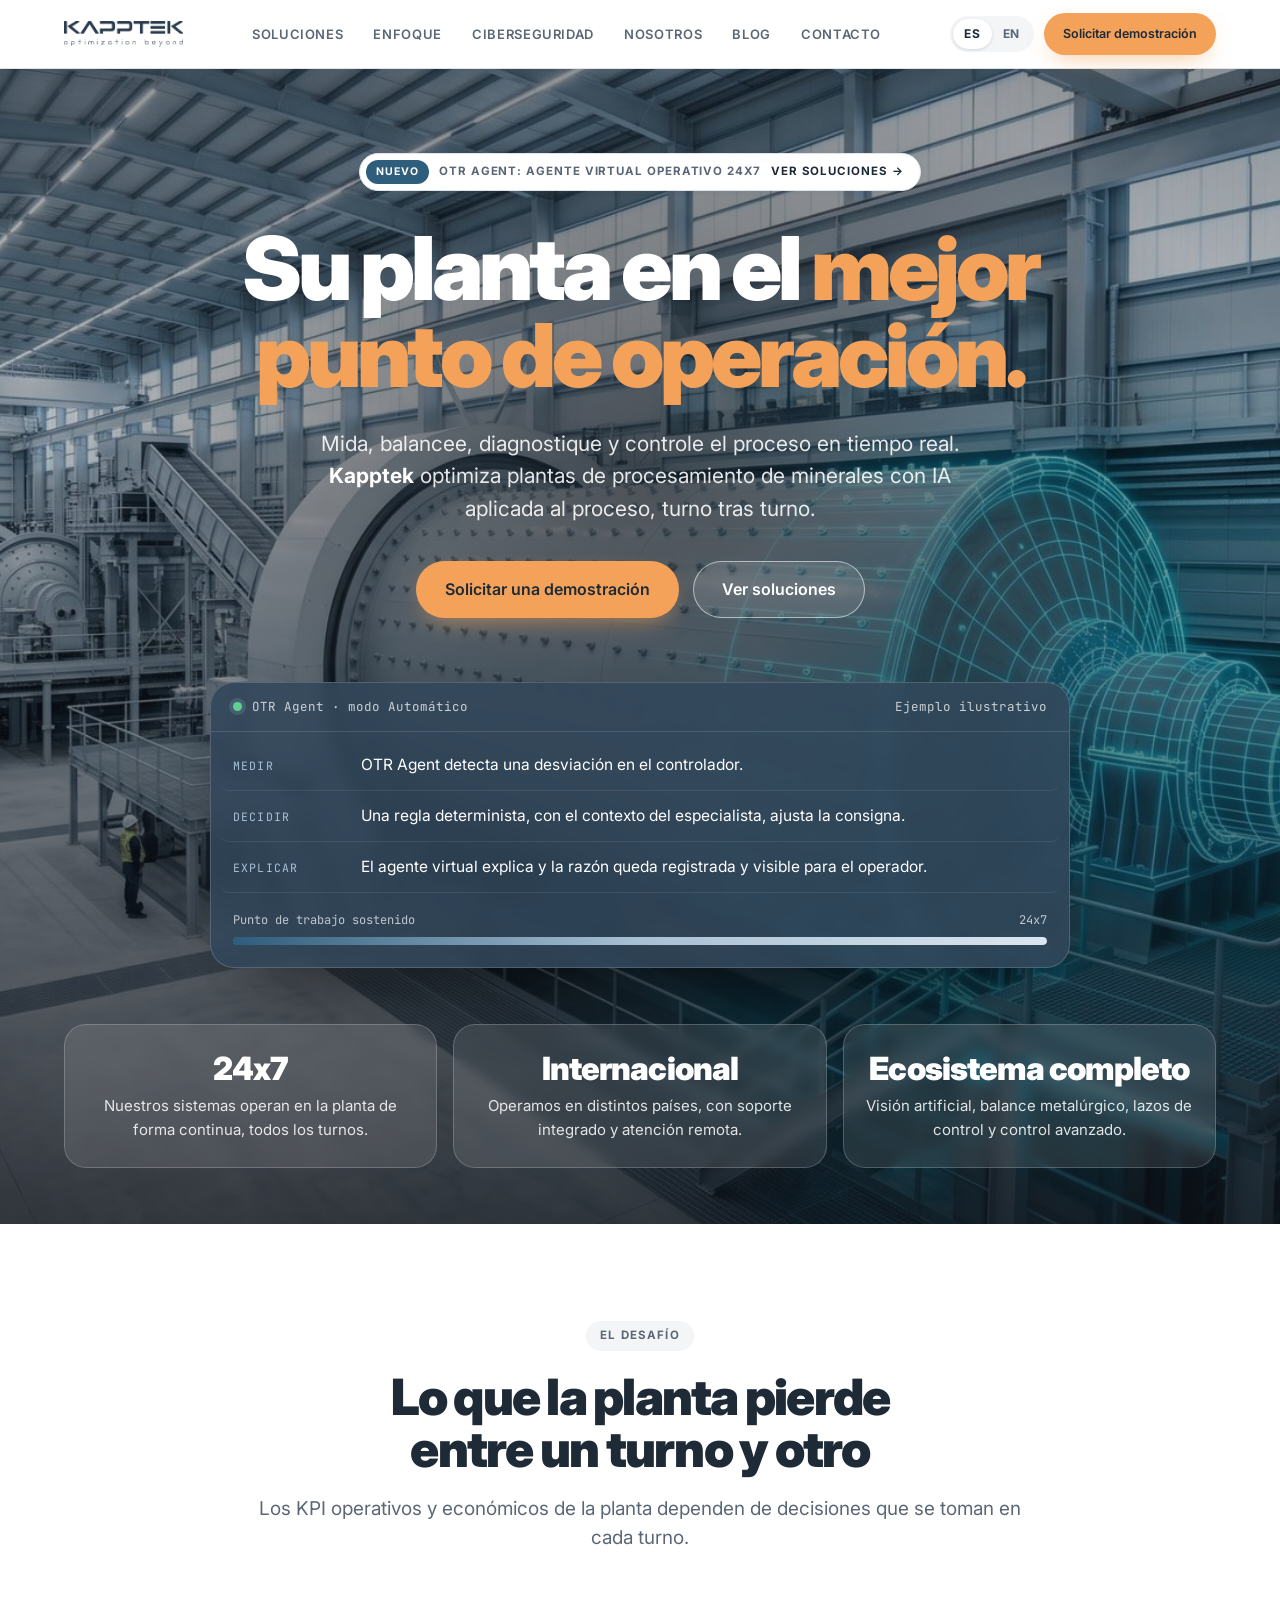
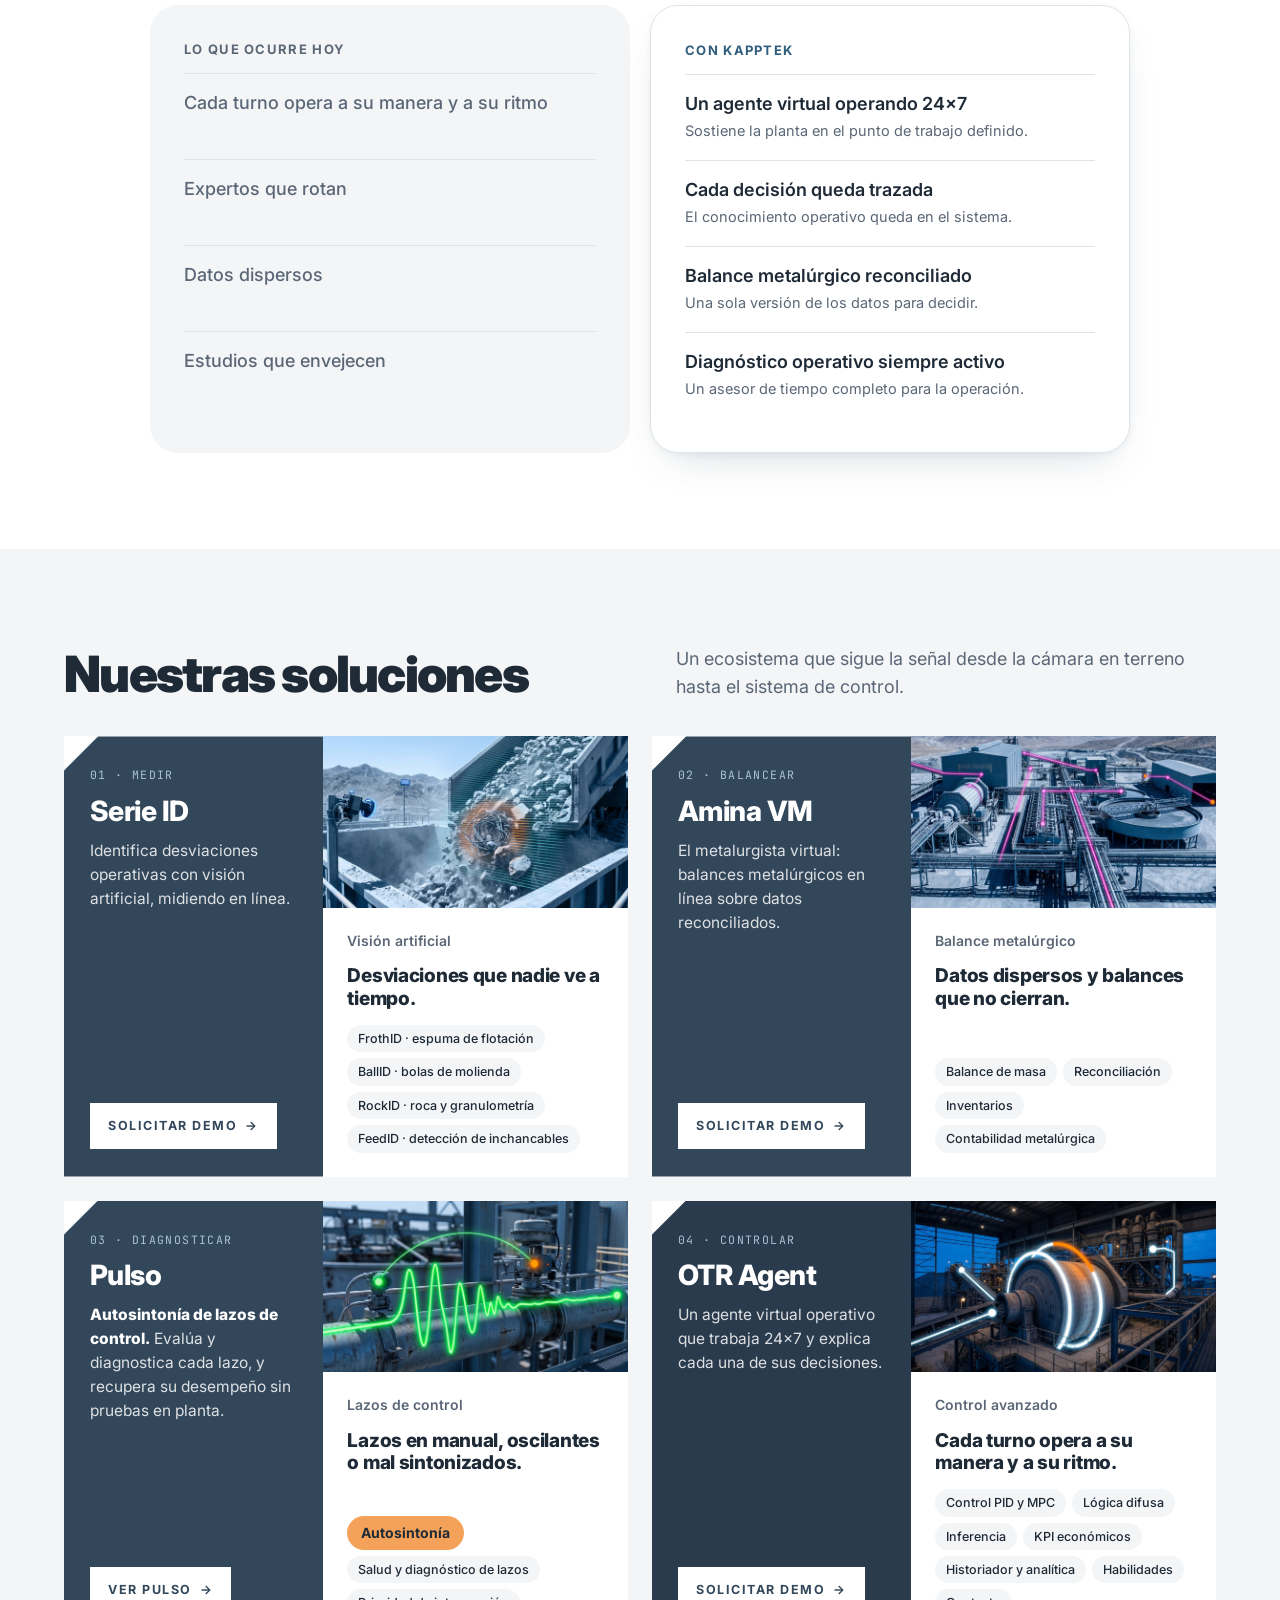
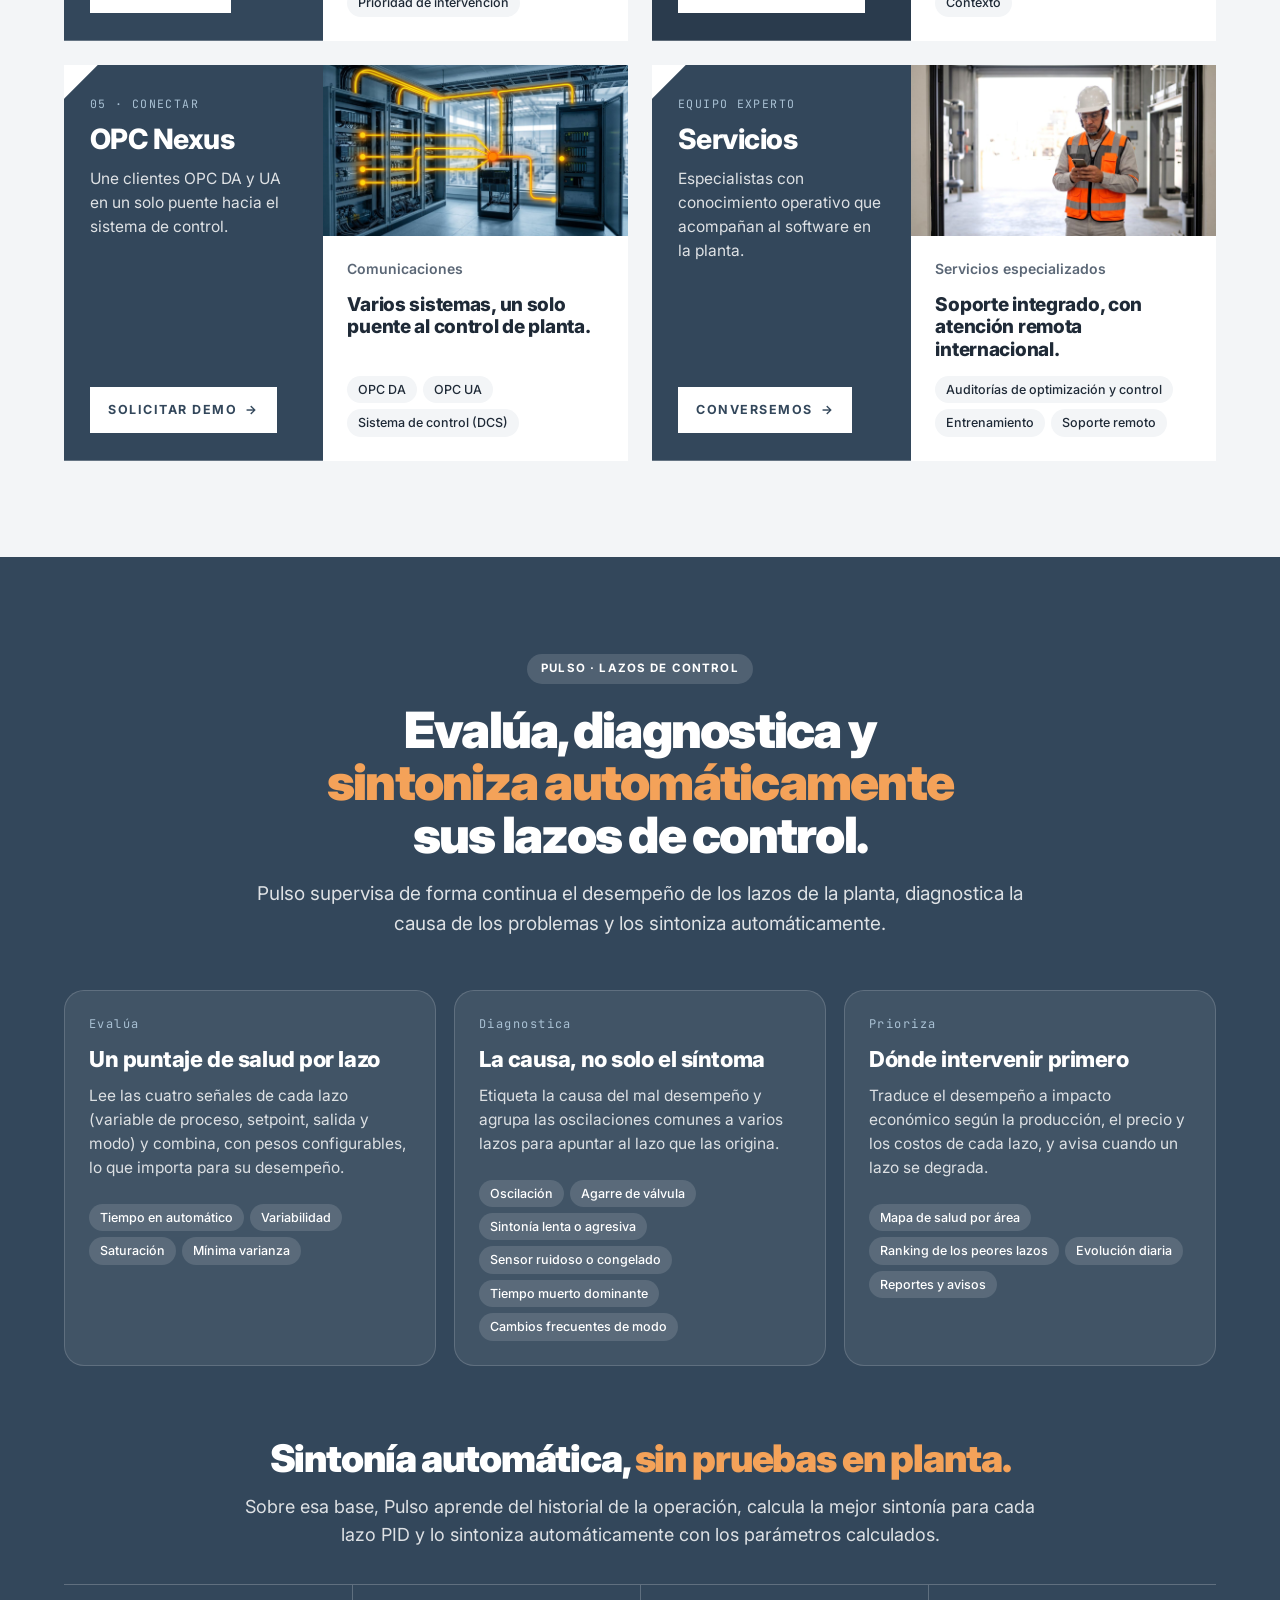
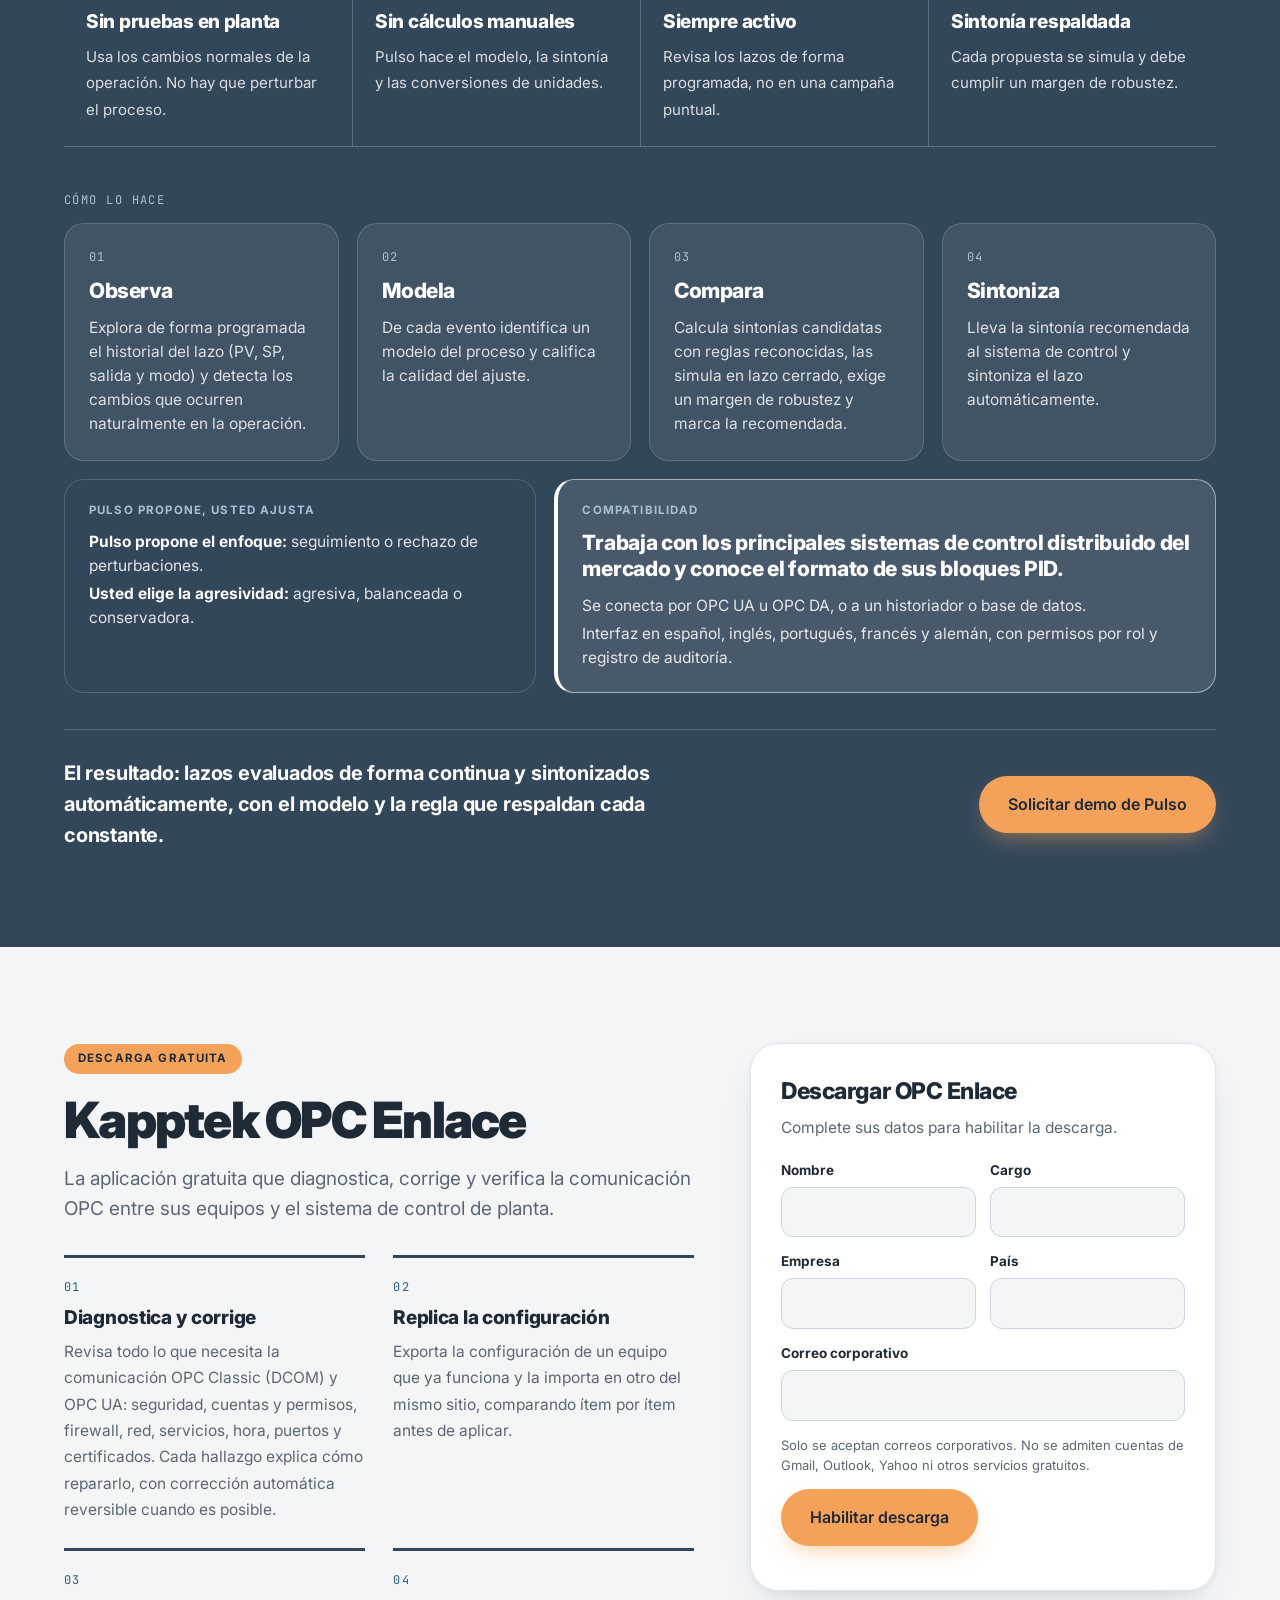
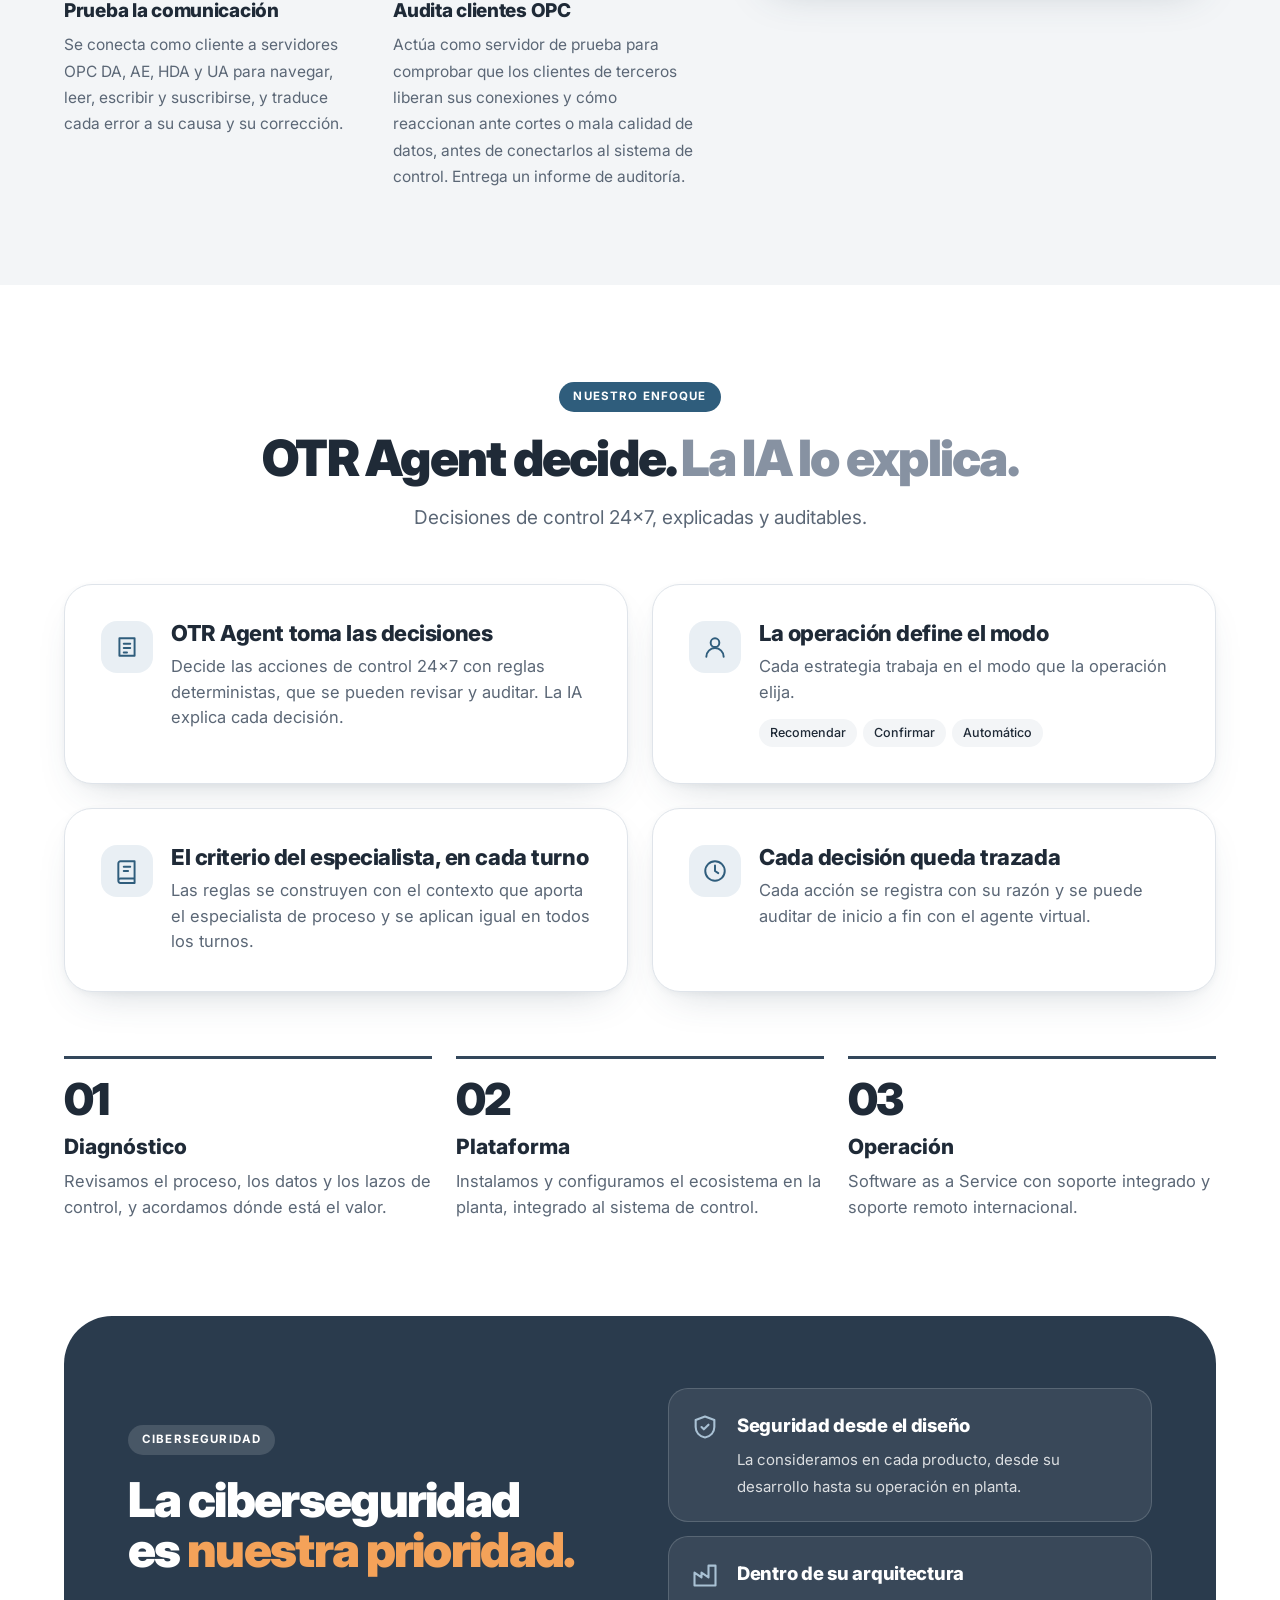
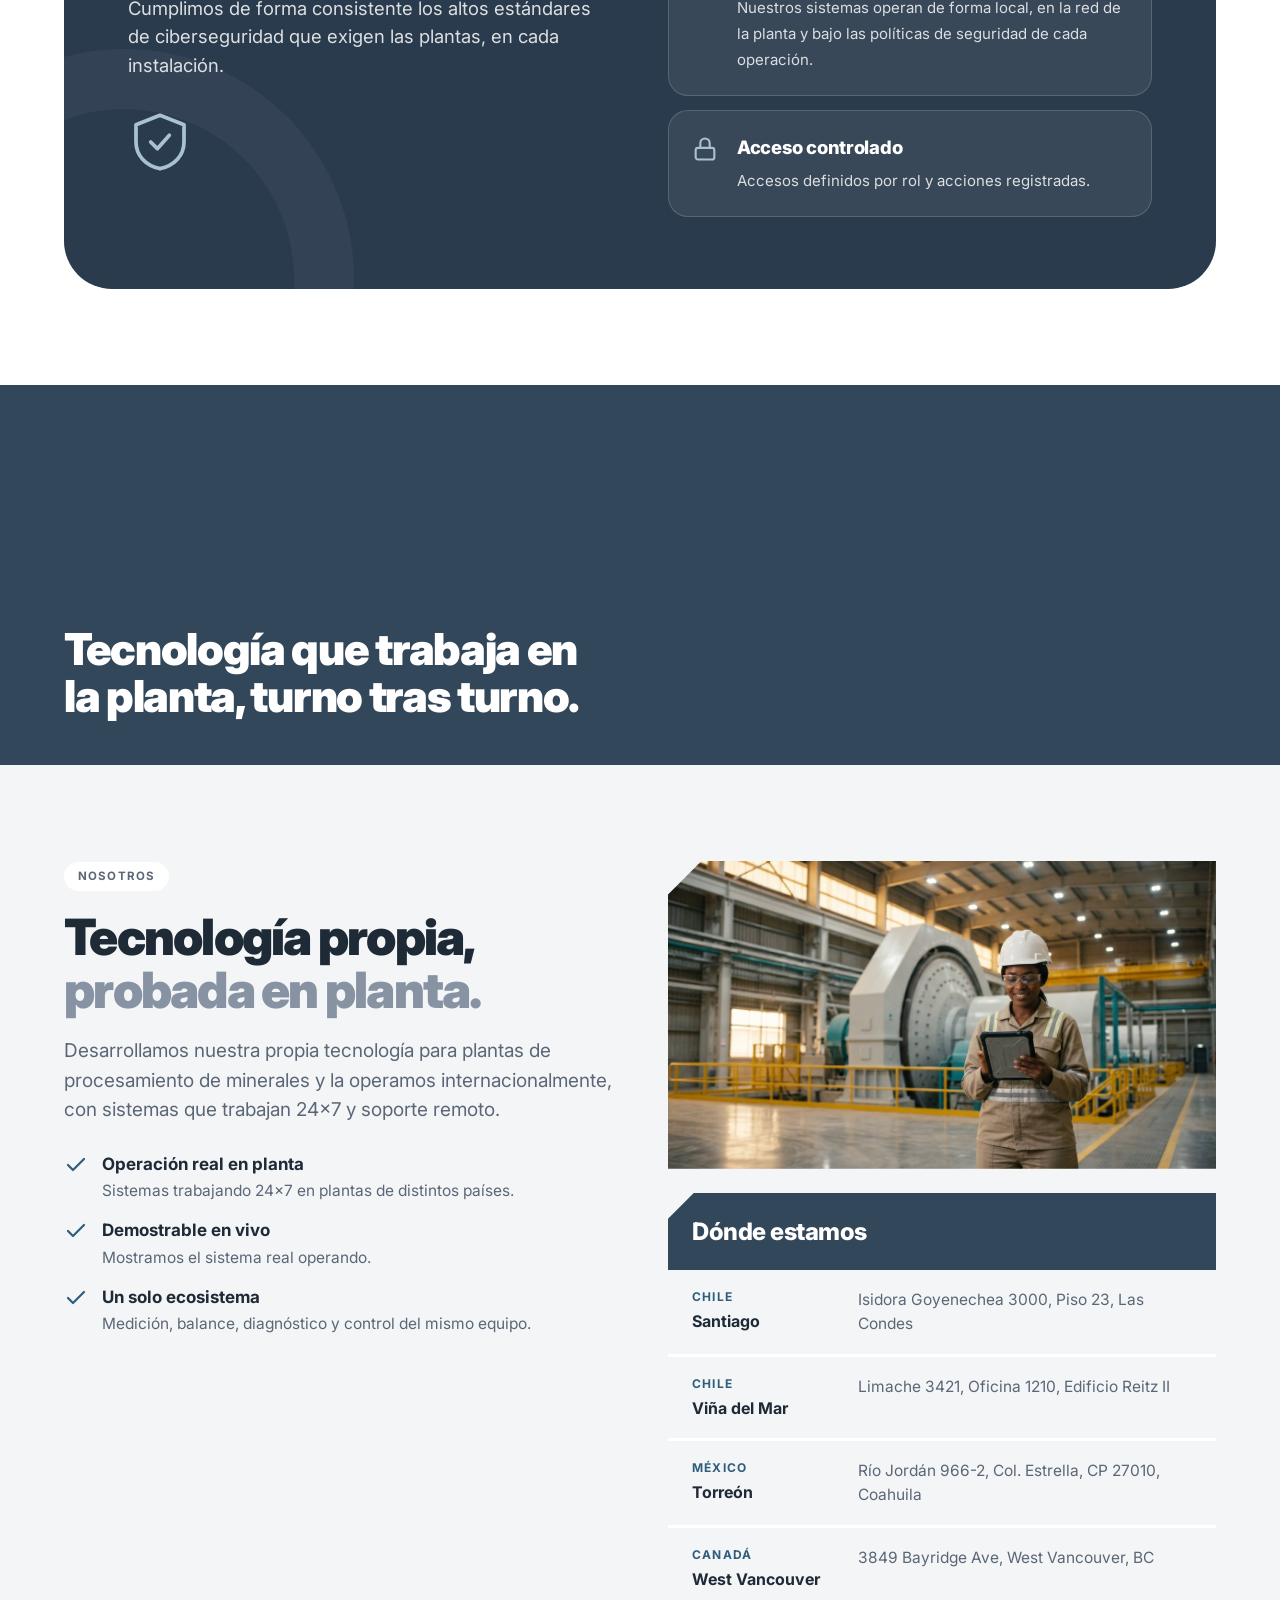
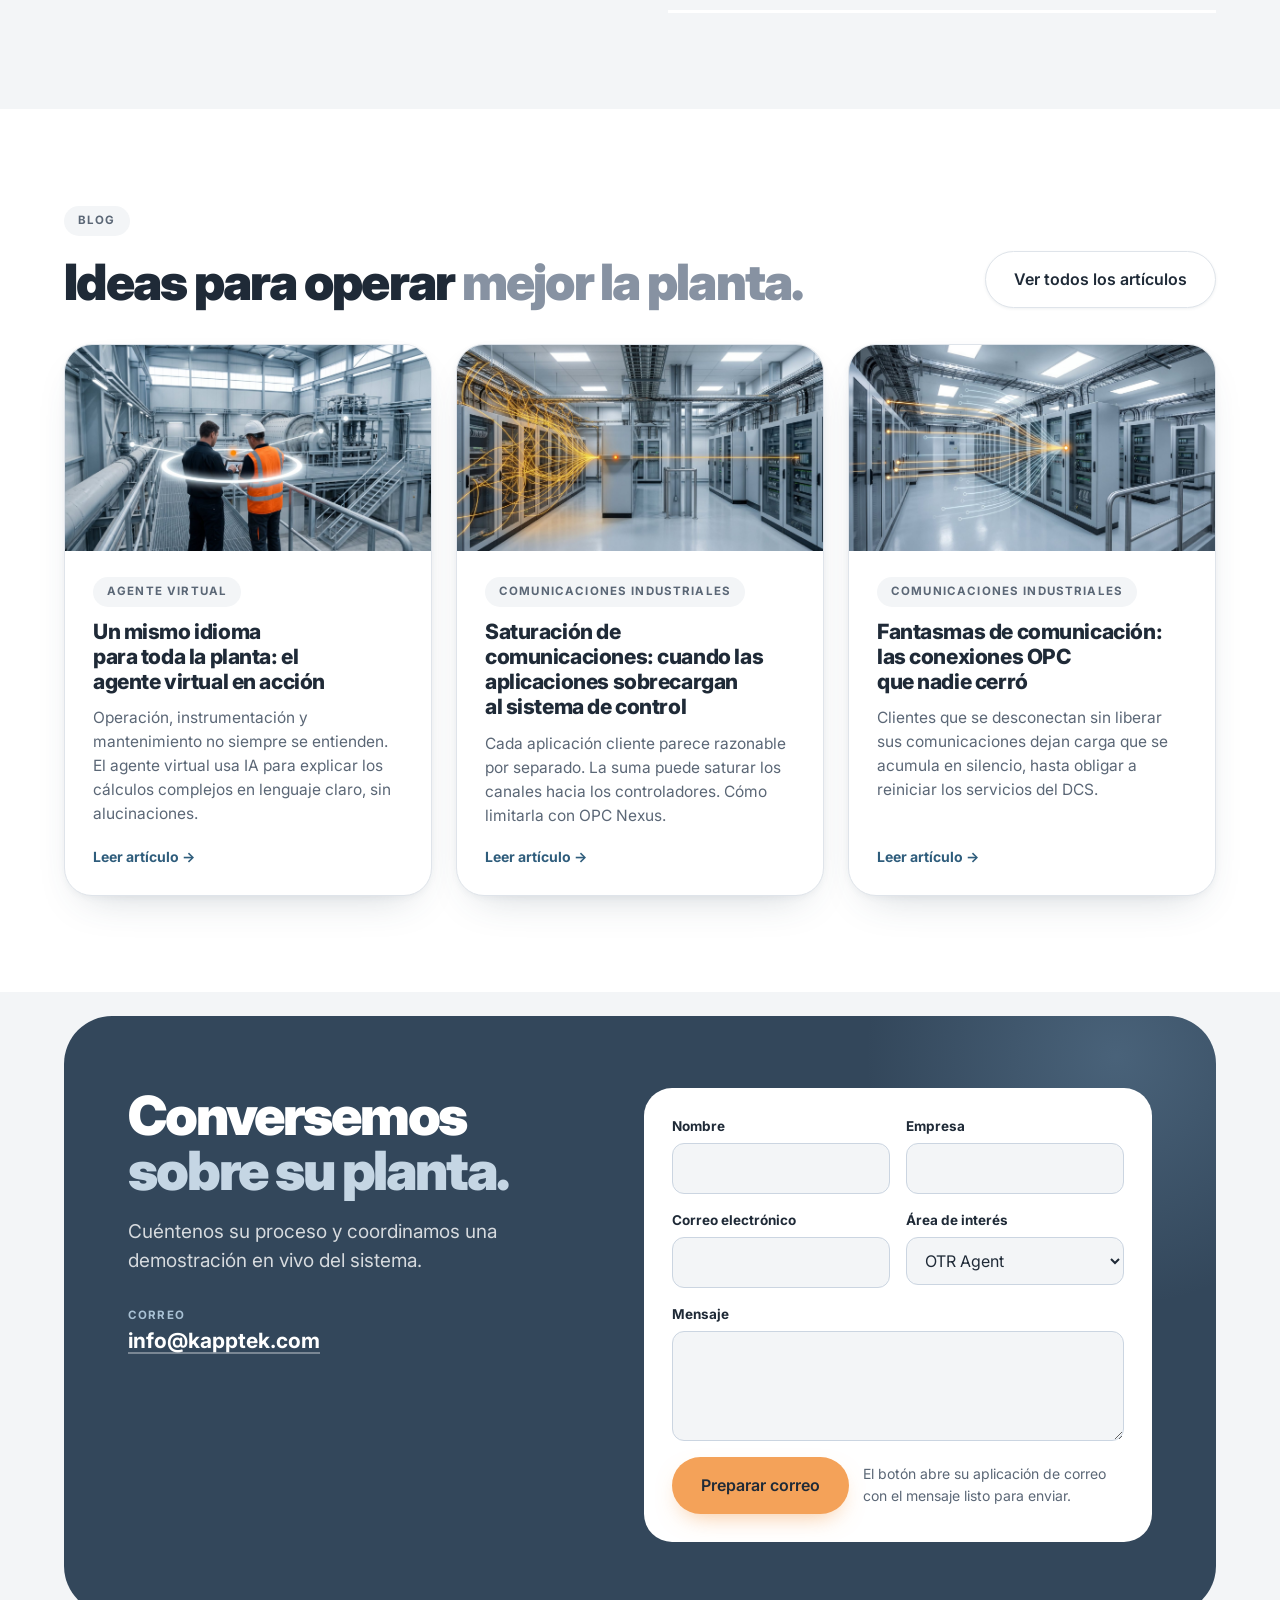
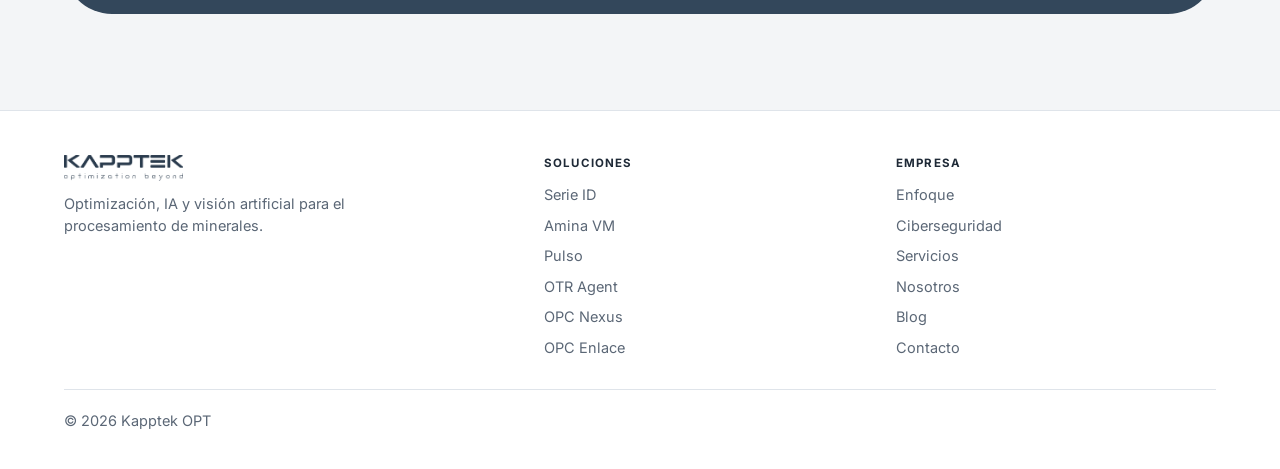
==== commit c5c246c5: "Add files via upload Add blog and update site" ====
--- a/index.html
+++ b/index.html
@@ -223,9 +223,11 @@
 .tune-caps .tune-step h3 { font-size: 22px; }
 .tune-caps .chips { margin-top: auto; padding-top: 10px; }
 .tune-h3 { font-size: clamp(26px, 3.4vw, 38px); font-weight: 900; letter-spacing: -0.03em; line-height: 1.08; text-align: center; margin: 72px auto 0; }
-.tune-h3 .grad { color: #c5d6e4; }
+.tune-h3 .grad { color: var(--orange); }
 .tune-h3-lead { text-align: center; font-size: 18px; color: rgba(255,255,255,0.84); max-width: 44em; margin: 14px auto 36px; }
 .tune-panel p + p { margin-top: 8px; }
+.tune-panel.is-key { background: rgba(255,255,255,0.1); border-color: rgba(255,255,255,0.5); border-left: 4px solid #fff; }
+.tune-panel .tune-lead { font-size: 21px; font-weight: 800; letter-spacing: -0.015em; line-height: 1.25; color: #fff; margin-bottom: 12px; }
 .tune-benefits { list-style: none; margin: 0 0 44px; padding: 0; display: grid; grid-template-columns: repeat(4, 1fr); gap: 0; border-top: 1px solid rgba(255,255,255,0.22); border-bottom: 1px solid rgba(255,255,255,0.22); }
 .tune-benefits li { padding: 22px 22px 24px; min-width: 0; }
 .tune-benefits li + li { border-left: 1px solid rgba(255,255,255,0.22); }
@@ -270,6 +272,23 @@
 .dl-ready { display: none; margin-top: 18px; padding: 18px; border-radius: 16px; background: var(--mist); border: 1px solid var(--line); }
 .dl-ready.is-on { display: block; }
 .dl-ready p { font-size: 15px; margin-bottom: 12px; }
+
+/* ---------- Cybersecurity ---------- */
+.secure-section { padding-top: 0; }
+.secure { background: var(--dark-deep); color: #fff; border-radius: 48px; padding: 72px 64px; display: grid; grid-template-columns: 1fr 1fr; gap: 56px; align-items: center; position: relative; overflow: hidden; }
+.secure > * { min-width: 0; position: relative; }
+.secure::before { content: ""; position: absolute; width: 460px; height: 460px; left: -170px; bottom: -220px; border-radius: 50%; border: 60px solid rgba(255,255,255,0.045); pointer-events: none; }
+.secure .tag { background: rgba(255,255,255,0.14); color: #fff; }
+.secure h2 { font-size: clamp(30px, 4.2vw, 48px); font-weight: 900; letter-spacing: -0.035em; line-height: 1.05; }
+.secure h2 .grad { color: var(--orange); }
+.secure-lead { margin-top: 18px; font-size: 18.5px; color: rgba(255,255,255,0.84); }
+.secure-shield { width: 64px; height: 64px; margin-top: 30px; color: var(--seafoam); }
+.secure-list { list-style: none; margin: 0; padding: 0; display: grid; grid-template-columns: 1fr; gap: 14px; align-self: center; }
+.secure-list li { display: grid; grid-template-columns: 30px 1fr; gap: 16px; align-items: start; background: rgba(255,255,255,0.07); border: 1px solid rgba(255,255,255,0.16); border-radius: 20px; padding: 22px; min-width: 0; transition: transform 0.3s ease, background-color 0.3s ease, border-color 0.3s ease; }
+.secure-list li:hover { transform: translateY(-4px); background: rgba(255,255,255,0.12); border-color: rgba(255,255,255,0.4); }
+.secure-list svg { width: 28px; height: 28px; color: var(--seafoam); margin-top: 2px; display: block; }
+.secure-list b { display: block; font-size: 18.5px; font-weight: 800; letter-spacing: -0.015em; margin-bottom: 6px; }
+.secure-list span { font-size: 15px; color: rgba(255,255,255,0.82); }
 
 /* ---------- Effects ---------- */
 .site-header { transition: box-shadow 0.3s ease, background-color 0.3s ease; }
@@ -357,7 +376,8 @@
   .header-tools { margin-left: auto; }
   .menu-toggle { display: inline-block; }
   .header-cta { display: none; }
-  .lines, .cards, .about, .contact, .enlace-grid { grid-template-columns: 1fr; }
+  .lines, .cards, .about, .contact, .enlace-grid, .secure { grid-template-columns: 1fr; }
+  .secure { padding: 48px 32px; border-radius: 36px; }
   .contact { padding: 48px 32px; border-radius: 36px; }
   .stats { grid-template-columns: 1fr; }
   .steps { grid-template-columns: 1fr; gap: 28px; }
@@ -372,7 +392,8 @@
 @media (max-width: 640px) {
   body { font-size: 16px; }
   .compare { grid-template-columns: 1fr; }
-  .enlace-list, .dl-form { grid-template-columns: 1fr; }
+  .enlace-list, .dl-form, .secure-list { grid-template-columns: 1fr; }
+  .secure { padding: 36px 20px; border-radius: 28px; }
   .tune-steps { grid-template-columns: 1fr; }
   .tune-benefits { grid-template-columns: 1fr; }
   .tune-benefits li + li { border-left: 0; border-top: 1px solid rgba(255,255,255,0.22); }
@@ -387,6 +408,18 @@
   .announce i { display: none; }
 }
 @media (prefers-reduced-motion: reduce) { html { scroll-behavior: auto; } }
+/* Blog teaser */
+.post-grid { display: grid; grid-template-columns: repeat(3, 1fr); gap: 24px; }
+.post-card { display: flex; flex-direction: column; background: var(--paper); border: 1px solid var(--line); border-radius: var(--card-radius); overflow: hidden; text-decoration: none; box-shadow: var(--shadow); transition: transform 0.3s ease, box-shadow 0.3s ease, border-color 0.3s ease; }
+.post-card:hover { transform: translateY(-5px); border-color: rgba(var(--accent-rgb),0.45); box-shadow: 0 30px 56px -24px rgba(var(--dark-rgb),0.35), 0 2px 6px rgba(var(--dark-rgb),0.05); }
+.post-card img { display: block; width: 100%; height: auto; aspect-ratio: 16 / 9; object-fit: cover; }
+.post-card-body { padding: 26px 28px 28px; display: flex; flex-direction: column; align-items: flex-start; gap: 12px; flex: 1; }
+.post-card .tag { margin-bottom: 0; }
+.post-card h3 { font-size: 21px; font-weight: 800; letter-spacing: -0.02em; line-height: 1.2; }
+.post-card p { color: var(--slate); font-size: 15.5px; }
+.post-more { margin-top: auto; padding-top: 6px; font-size: 14px; font-weight: 700; color: var(--teal); }
+@media (max-width: 1000px) { .post-grid { grid-template-columns: 1fr 1fr; } }
+@media (max-width: 640px) { .post-grid { grid-template-columns: 1fr; } }
 </style>
 </head>
 <body>
@@ -397,7 +430,9 @@
     <nav class="nav" id="site-nav" aria-label="Principal">
       <a href="#soluciones" data-i18n="nav.solutions">Soluciones</a>
       <a href="#enfoque" data-i18n="nav.approach">Enfoque</a>
+      <a href="#ciberseguridad" data-i18n="nav.security">Ciberseguridad</a>
       <a href="#nosotros" data-i18n="nav.about">Nosotros</a>
+      <a href="blog/index.html">Blog</a>
       <a href="#contacto" data-i18n="nav.contact">Contacto</a>
     </nav>
     <div class="header-tools">
@@ -490,7 +525,7 @@
           <a class="sq-btn" href="#contacto" data-topic="Serie ID" data-i18n="cta.more">Solicitar demo</a>
         </div>
         <div class="line-media"><img class="line-photo" src="img/serie-id.jpg" alt="Cámara de visión artificial detectando una maraña de alambre en la descarga de mineral de un camión" loading="lazy" width="960" height="536"><div class="line-info">
-          <div class="line-icon"><svg viewBox="0 0 24 24" fill="none" stroke="currentColor" stroke-width="1.8" stroke-linecap="round" stroke-linejoin="round"><path d="M3 8h3l2-3h8l2 3h3v11H3z"/><circle cx="12" cy="13" r="4"/></svg><span data-i18n="p1.kind">Visión artificial</span></div>
+          <div class="line-icon"><span data-i18n="p1.kind">Visión artificial</span></div>
           <p class="line-pain" data-i18n="p1.pain">Desviaciones que nadie ve a tiempo.</p>
           <ul class="chips">
             <li data-i18n="p1.c1">FrothID · espuma de flotación</li>
@@ -509,7 +544,7 @@
           <a class="sq-btn" href="#contacto" data-topic="Amina VM" data-i18n="cta.more">Solicitar demo</a>
         </div>
         <div class="line-media"><img class="line-photo" src="img/amina-vm.jpg" alt="Vista elevada de una planta concentradora con los flujos de material trazados como líneas" loading="lazy" width="960" height="536"><div class="line-info">
-          <div class="line-icon"><svg viewBox="0 0 24 24" fill="none" stroke="currentColor" stroke-width="1.8" stroke-linecap="round" stroke-linejoin="round"><path d="M12 4v16M5 8h14M5 8l-2 6a3 3 0 0 0 6 0zM19 8l-2 6a3 3 0 0 0 6 0zM8 20h8"/></svg><span data-i18n="p2.kind">Balance metalúrgico</span></div>
+          <div class="line-icon"><span data-i18n="p2.kind">Balance metalúrgico</span></div>
           <p class="line-pain" data-i18n="p2.pain">Datos dispersos y balances que no cierran.</p>
           <ul class="chips">
             <li data-i18n="p2.c1">Balance de masa</li>
@@ -528,7 +563,7 @@
           <a class="sq-btn" href="#sintonia" data-i18n="cta.pulso">Ver Pulso</a>
         </div>
         <div class="line-media"><img class="line-photo" src="img/pulso.jpg" alt="Transmisor y válvula de control sobre una tubería, con una señal que oscila y se estabiliza" loading="lazy" width="960" height="536"><div class="line-info">
-          <div class="line-icon"><svg viewBox="0 0 24 24" fill="none" stroke="currentColor" stroke-width="1.8" stroke-linecap="round" stroke-linejoin="round"><path d="M2 12h4l2-6 4 12 3-9 2 3h5"/></svg><span data-i18n="p3.kind">Lazos de control</span></div>
+          <div class="line-icon"><span data-i18n="p3.kind">Lazos de control</span></div>
           <p class="line-pain" data-i18n="p3.pain">Lazos en manual, oscilantes o mal sintonizados.</p>
           <ul class="chips">
             <li class="chip-key" data-i18n="p3.c1">Autosintonía</li>
@@ -546,7 +581,7 @@
           <a class="sq-btn" href="#contacto" data-topic="OTR Agent" data-i18n="cta.more">Solicitar demo</a>
         </div>
         <div class="line-media"><img class="line-photo" src="img/otr-agent.jpg" alt="Molino en operación al anochecer, rodeado por un anillo de luz con líneas hacia la correa de alimentación y los hidrociclones" loading="lazy" width="960" height="536"><div class="line-info">
-          <div class="line-icon"><svg viewBox="0 0 24 24" fill="none" stroke="currentColor" stroke-width="1.8" stroke-linecap="round" stroke-linejoin="round"><circle cx="12" cy="12" r="8"/><path d="M12 4a8 8 0 0 1 8 8" stroke-width="3.2"/><circle cx="12" cy="12" r="2"/></svg><span data-i18n="p4.kind">Control avanzado</span></div>
+          <div class="line-icon"><span data-i18n="p4.kind">Control avanzado</span></div>
           <p class="line-pain" data-i18n="p4.pain">Cada turno opera a su manera y a su ritmo.</p>
           <ul class="chips">
             <li data-i18n="p4.c1">Control PID y MPC</li>
@@ -568,7 +603,7 @@
           <a class="sq-btn" href="#contacto" data-topic="OPC Nexus" data-i18n="cta.more">Solicitar demo</a>
         </div>
         <div class="line-media"><img class="line-photo" src="img/opc-nexus.jpg" alt="Sala de gabinetes de control con varias líneas de datos que se unen en un servidor y siguen como una sola hacia el sistema de control" loading="lazy" width="960" height="536"><div class="line-info">
-          <div class="line-icon"><svg viewBox="0 0 24 24" fill="none" stroke="currentColor" stroke-width="1.8" stroke-linecap="round" stroke-linejoin="round"><rect x="2" y="9" width="6" height="6"/><rect x="16" y="9" width="6" height="6"/><path d="M8 12h8"/></svg><span data-i18n="p5.kind">Comunicaciones</span></div>
+          <div class="line-icon"><span data-i18n="p5.kind">Comunicaciones</span></div>
           <p class="line-pain" data-i18n="p5.pain">Varios sistemas, un solo puente al control de planta.</p>
           <ul class="chips">
             <li>OPC DA</li>
@@ -586,7 +621,7 @@
           <a class="sq-btn" href="#contacto" data-topic="Servicios" data-i18n="cta.talk">Conversemos</a>
         </div>
         <div class="line-media"><img class="line-photo" src="img/servicios.jpg" alt="Especialista con casco y chaleco revisando su teléfono en una sala de equipos de la planta" loading="lazy" width="960" height="536"><div class="line-info">
-          <div class="line-icon"><svg viewBox="0 0 24 24" fill="none" stroke="currentColor" stroke-width="1.8" stroke-linecap="round" stroke-linejoin="round"><circle cx="9" cy="8" r="3.5"/><path d="M2.5 20a6.5 6.5 0 0 1 13 0M16 5a3.5 3.5 0 0 1 0 6.5M18 14.5a6 6 0 0 1 3.5 5.5"/></svg><span data-i18n="p6.kind">Servicios especializados</span></div>
+          <div class="line-icon"><span data-i18n="p6.kind">Servicios especializados</span></div>
           <p class="line-pain" data-i18n="p6.pain">Soporte integrado, con atención remota internacional.</p>
           <ul class="chips">
             <li data-i18n="p6.c1">Auditorías de optimización y control</li>
@@ -636,9 +671,10 @@
         <p data-i18n="tu.m1a"><b>Pulso propone el enfoque:</b> seguimiento o rechazo de perturbaciones.</p>
         <p data-i18n="tu.m1b"><b>Usted elige la agresividad:</b> agresiva, balanceada o conservadora.</p>
       </div>
-      <div class="tune-panel">
+      <div class="tune-panel is-key">
         <h3 data-i18n="tu.m2">Compatibilidad</h3>
-        <p data-i18n="tu.m2a">Trabaja con los principales sistemas de control distribuido del mercado y conoce el formato de sus bloques PID. Se conecta por OPC UA u OPC DA, o a un historiador o base de datos.</p>
+        <p class="tune-lead" data-i18n="tu.m2lead">Trabaja con los principales sistemas de control distribuido del mercado y conoce el formato de sus bloques PID.</p>
+        <p data-i18n="tu.m2a">Se conecta por OPC UA u OPC DA, o a un historiador o base de datos.</p>
         <p data-i18n="tu.m2b">Interfaz en español, inglés, portugués, francés y alemán, con permisos por rol y registro de auditoría.</p>
       </div>
     </div>
@@ -690,12 +726,12 @@
     <div class="head-center">
       <span class="tag tag-solid" data-i18n="ap.eyebrow">Nuestro enfoque</span>
       <h2 data-i18n="ap.title">OTR Agent decide. <span class="grad">La IA lo explica.</span></h2>
-      <p data-i18n="ap.lead">Decisiones de control 24x7, explicadas y auditables, en una instalación local.</p>
+      <p data-i18n="ap.lead">Decisiones de control 24x7, explicadas y auditables.</p>
     </div>
     <div class="cards">
       <div class="card">
         <div class="card-icon"><svg viewBox="0 0 24 24" fill="none" stroke="currentColor" stroke-width="1.8" stroke-linecap="round" stroke-linejoin="round"><path d="M5 4h14v16H5zM9 9h6M9 13h6M9 17h3"/></svg></div>
-        <div><h3 data-i18n="ap.h1">OTR Agent toma las decisiones</h3><p data-i18n="ap.t1">Decide las acciones de control 24x7 con reglas deterministas, definidas con el contexto que aporta el especialista, que se pueden revisar y auditar. La IA explica cada decisión.</p></div>
+        <div><h3 data-i18n="ap.h1">OTR Agent toma las decisiones</h3><p data-i18n="ap.t1">Decide las acciones de control 24x7 con reglas deterministas, que se pueden revisar y auditar. La IA explica cada decisión.</p></div>
       </div>
       <div class="card">
         <div class="card-icon"><svg viewBox="0 0 24 24" fill="none" stroke="currentColor" stroke-width="1.8" stroke-linecap="round" stroke-linejoin="round"><circle cx="12" cy="8" r="4"/><path d="M4 21a8 8 0 0 1 16 0"/></svg></div>
@@ -703,8 +739,8 @@
           <ul class="chips"><li data-i18n="ap.m1">Recomendar</li><li data-i18n="ap.m2">Confirmar</li><li data-i18n="ap.m3">Automático</li></ul></div>
       </div>
       <div class="card">
-        <div class="card-icon"><svg viewBox="0 0 24 24" fill="none" stroke="currentColor" stroke-width="1.8" stroke-linecap="round" stroke-linejoin="round"><path d="M3 21V10l6 4V10l6 4V4h6v17z"/></svg></div>
-        <div><h3 data-i18n="ap.h3">Local, en la red de control</h3><p data-i18n="ap.t3">OTR Agent se instala en la red de control de la planta, en un equipo sin acceso a internet. El soporte remoto se conecta por VPN, pasando por las distintas capas de la arquitectura de planta.</p></div>
+        <div class="card-icon"><svg viewBox="0 0 24 24" fill="none" stroke="currentColor" stroke-width="1.8" stroke-linecap="round" stroke-linejoin="round"><path d="M4 5a2 2 0 0 1 2-2h13v16H6a2 2 0 0 0-2 2zM4 21a2 2 0 0 0 2 2h13v-4M9 8h6M9 12h4"/></svg></div>
+        <div><h3 data-i18n="ap.h3">El criterio del especialista, en cada turno</h3><p data-i18n="ap.t3">Las reglas se construyen con el contexto que aporta el especialista de proceso y se aplican igual en todos los turnos.</p></div>
       </div>
       <div class="card">
         <div class="card-icon"><svg viewBox="0 0 24 24" fill="none" stroke="currentColor" stroke-width="1.8" stroke-linecap="round" stroke-linejoin="round"><circle cx="12" cy="12" r="9"/><path d="M12 7v5l3 2"/></svg></div>
@@ -715,6 +751,24 @@
       <div class="step"><div class="step-num grad">01</div><h3 data-i18n="st.h1">Diagnóstico</h3><p data-i18n="st.t1">Revisamos el proceso, los datos y los lazos de control, y acordamos dónde está el valor.</p></div>
       <div class="step"><div class="step-num grad">02</div><h3 data-i18n="st.h2">Plataforma</h3><p data-i18n="st.t2">Instalamos y configuramos el ecosistema en la planta, integrado al sistema de control.</p></div>
       <div class="step"><div class="step-num grad">03</div><h3 data-i18n="st.h3">Operación</h3><p data-i18n="st.t3">Software as a Service con soporte integrado y soporte remoto internacional.</p></div>
+    </div>
+  </div>
+</section>
+
+<section id="ciberseguridad" class="secure-section">
+  <div class="wrap">
+    <div class="secure">
+      <div>
+        <span class="tag" data-i18n="se.eyebrow">Ciberseguridad</span>
+        <h2 data-i18n="se.title">La ciberseguridad es <span class="grad">nuestra prioridad.</span></h2>
+        <p class="secure-lead" data-i18n="se.lead">Cumplimos de forma consistente los altos estándares de ciberseguridad que exigen las plantas, en cada instalación.</p>
+        <svg class="secure-shield" viewBox="0 0 24 24" fill="none" stroke="currentColor" stroke-width="1.4" stroke-linecap="round" stroke-linejoin="round" aria-hidden="true"><path d="M12 2l9 3.5v6.5c0 5-3.6 9-9 10-5.4-1-9-5-9-10V5.5z"/><path d="M8.5 12l2.5 2.5 4.5-5"/></svg>
+      </div>
+      <ul class="secure-list">
+        <li><svg viewBox="0 0 24 24" fill="none" stroke="currentColor" stroke-width="1.8" stroke-linecap="round" stroke-linejoin="round" aria-hidden="true"><path d="M12 3l8 3v6c0 4.5-3.2 8-8 9-4.8-1-8-4.5-8-9V6z"/><path d="M9 12l2 2 4-4"/></svg><div><b data-i18n="se.s1h">Seguridad desde el diseño</b><span data-i18n="se.s1t">La consideramos en cada producto, desde su desarrollo hasta su operación en planta.</span></div></li>
+        <li><svg viewBox="0 0 24 24" fill="none" stroke="currentColor" stroke-width="1.8" stroke-linecap="round" stroke-linejoin="round" aria-hidden="true"><path d="M3 21V10l6 4V10l6 4V4h6v17z"/></svg><div><b data-i18n="se.s2h">Dentro de su arquitectura</b><span data-i18n="se.s2t">Nuestros sistemas operan de forma local, en la red de la planta y bajo las políticas de seguridad de cada operación.</span></div></li>
+        <li><svg viewBox="0 0 24 24" fill="none" stroke="currentColor" stroke-width="1.8" stroke-linecap="round" stroke-linejoin="round" aria-hidden="true"><rect x="4" y="11" width="16" height="10" rx="2"/><path d="M8 11V7a4 4 0 0 1 8 0v4"/></svg><div><b data-i18n="se.s3h">Acceso controlado</b><span data-i18n="se.s3t">Accesos definidos por rol y acciones registradas.</span></div></li>
+      </ul>
     </div>
   </div>
 </section>
@@ -741,6 +795,48 @@
       <div class="place"><b>Chile<small>Santiago</small></b><span>Isidora Goyenechea 3000, Piso 23, Las Condes</span></div>
       <div class="place"><b>Chile<small>Viña del Mar</small></b><span>Limache 3421, Oficina 1210, Edificio Reitz II</span></div>
       <div class="place"><b>México<small>Torreón</small></b><span>Río Jordán 966-2, Col. Estrella, CP 27010, Coahuila</span></div>
+      <div class="place"><b>Canadá<small>West Vancouver</small></b><span>3849 Bayridge Ave, West Vancouver, BC</span></div>
+    </div>
+  </div>
+</section>
+
+<section id="blog">
+  <div class="wrap">
+    <div class="head-left">
+      <div>
+        <span class="tag">Blog</span>
+        <h2 data-i18n="bl.title">Ideas para operar <span class="grad">mejor la planta.</span></h2>
+      </div>
+      <a class="pill pill-light" href="blog/index.html" data-i18n="bl.all">Ver todos los artículos</a>
+    </div>
+    <div class="post-grid">
+      <a class="post-card" href="blog/agente-virtual-lenguaje-claro.html">
+        <img src="img/blog-agente.jpg" alt="Dos trabajadores de una planta concentradora revisan juntos una tableta, con líneas de luz que la conectan a una válvula y a un molino" loading="lazy" width="1200" height="675">
+        <div class="post-card-body">
+          <span class="tag" data-i18n="bl.g1">Agente virtual</span>
+          <h3 data-i18n="bl.h1">Un mismo idioma para toda la planta: el agente virtual en acción</h3>
+          <p data-i18n="bl.t1">Operación, instrumentación y mantenimiento no siempre se entienden. El agente virtual usa IA para explicar los cálculos complejos en lenguaje claro, sin alucinaciones.</p>
+          <span class="post-more" data-i18n="bl.more">Leer artículo →</span>
+        </div>
+      </a>
+      <a class="post-card" href="blog/saturacion-comunicaciones-sistema-de-control.html">
+        <img src="img/blog-saturacion.jpg" alt="Sala de gabinetes de control donde muchas líneas de datos enredadas se unen en un equipo y siguen como una sola línea ordenada hacia el controlador" loading="lazy" width="1200" height="675">
+        <div class="post-card-body">
+          <span class="tag" data-i18n="bl.g2">Comunicaciones industriales</span>
+          <h3 data-i18n="bl.h2">Saturación de comunicaciones: cuando las aplicaciones sobrecargan al sistema de control</h3>
+          <p data-i18n="bl.t2">Cada aplicación cliente parece razonable por separado. La suma puede saturar los canales hacia los controladores. Cómo limitarla con OPC Nexus.</p>
+          <span class="post-more" data-i18n="bl.more">Leer artículo →</span>
+        </div>
+      </a>
+      <a class="post-card" href="blog/fantasmas-de-comunicacion-opc.html">
+        <img src="img/blog-fantasmas.jpg" alt="Sala de gabinetes de control donde unas pocas líneas de datos sólidas y muchas líneas tenues, sin origen, llegan al mismo controlador" loading="lazy" width="1200" height="675">
+        <div class="post-card-body">
+          <span class="tag" data-i18n="bl.g3">Comunicaciones industriales</span>
+          <h3 data-i18n="bl.h3">Fantasmas de comunicación: las conexiones OPC que nadie cerró</h3>
+          <p data-i18n="bl.t3">Clientes que se desconectan sin liberar sus comunicaciones dejan carga que se acumula en silencio, hasta obligar a reiniciar los servicios del DCS.</p>
+          <span class="post-more" data-i18n="bl.more">Leer artículo →</span>
+        </div>
+      </a>
     </div>
   </div>
 </section>
@@ -794,7 +890,7 @@
       </div>
       <div>
         <h3 data-i18n="ft.h2">Empresa</h3>
-        <ul><li><a href="#enfoque" data-i18n="nav.approach">Enfoque</a></li><li><a href="#servicios" data-i18n="p6.name">Servicios</a></li><li><a href="#nosotros" data-i18n="nav.about">Nosotros</a></li><li><a href="#contacto" data-i18n="nav.contact">Contacto</a></li></ul>
+        <ul><li><a href="#enfoque" data-i18n="nav.approach">Enfoque</a></li><li><a href="#ciberseguridad" data-i18n="nav.security">Ciberseguridad</a></li><li><a href="#servicios" data-i18n="p6.name">Servicios</a></li><li><a href="#nosotros" data-i18n="nav.about">Nosotros</a></li><li><a href="blog/index.html">Blog</a></li><li><a href="#contacto" data-i18n="nav.contact">Contacto</a></li></ul>
       </div>
     </div>
     <p class="footer-note">© 2026 Kapptek OPT</p>
@@ -854,7 +950,7 @@
     "tu.h4": "Tune", "tu.t4": "It takes the recommended tuning to the control system and tunes the loop automatically.",
     "tb.h1": "No plant tests", "tb.t1": "It uses the normal changes of the operation. There is no need to disturb the process.", "tb.h2": "No manual calculations", "tb.t2": "Pulso does the model, the tuning and the unit conversions.", "tb.h3": "Always on", "tb.t3": "It reviews the loops on a schedule, not in a one-off campaign.", "tb.h4": "Backed tuning", "tb.t4": "Every proposal is simulated and must meet a robustness margin.", "tu.how": "How it works",
     "tu.m1": "Pulso proposes, you adjust", "tu.m1a": "<b>Pulso proposes the focus:</b> setpoint tracking or disturbance rejection.", "tu.m1b": "<b>You choose the aggressiveness:</b> aggressive, balanced or conservative.",
-    "tu.m2": "Compatibility", "tu.m2a": "It works with the leading distributed control systems on the market and knows the format of their PID blocks. It connects through OPC UA or OPC DA, or to a historian or database.", "tu.m2b": "Interface in Spanish, English, Portuguese, French and German, with role-based permissions and an audit log.",
+    "tu.m2": "Compatibility", "tu.m2lead": "It works with the leading distributed control systems on the market and knows the format of their PID blocks.", "tu.m2a": "It connects through OPC UA or OPC DA, or to a historian or database.", "tu.m2b": "Interface in Spanish, English, Portuguese, French and German, with role-based permissions and an audit log.",
     "tu.result": "The result: loops assessed continuously and tuned automatically, with the model and the rule behind every constant.", "tu.cta": "Request a Pulso demo",
     "en.eyebrow": "Free download", "en.lead": "The free application that diagnoses, fixes and verifies OPC communication between your computers and the plant control system.",
     "en.h1": "Diagnose and fix", "en.t1": "It checks everything OPC Classic (DCOM) and OPC UA communication needs: security, accounts and permissions, firewall, network, services, time, ports and certificates. Each finding explains how to repair it, with reversible automatic fixes where possible.",
@@ -864,11 +960,21 @@
     "dl.title": "Download OPC Enlace", "dl.lead": "Fill in your details to enable the download.", "dl.role": "Job title", "dl.country": "Country", "dl.email": "Corporate email",
     "dl.note": "Only corporate email addresses are accepted. Gmail, Outlook, Yahoo and other free services are not allowed.",
     "dl.send": "Enable download", "dl.ready": "Thank you. Your download is ready.", "dl.link": "Download for Windows",
-    "ap.eyebrow": "Our approach", "ap.title": "OTR Agent decides. <span class=\"grad\">AI explains it.</span>", "ap.lead": "Control decisions 24x7, explained and auditable, in a local installation.",
-    "ap.h1": "OTR Agent makes the decisions", "ap.t1": "It decides control actions 24x7 with deterministic rules, defined with the context provided by the specialist, that can be reviewed and audited. AI explains each decision.",
+    "nav.security": "Cybersecurity",
+    "bl.title": "Ideas to run <span class=\"grad\">the plant better.</span>", "bl.all": "See all articles", "bl.more": "Read article →",
+    "bl.g1": "Virtual agent", "bl.h1": "One language for the whole plant: the virtual agent in action", "bl.t1": "Operations, instrumentation and maintenance do not always understand each other. The virtual agent uses AI to explain complex calculations in plain language, without hallucinations.",
+    "bl.g2": "Industrial communications", "bl.h2": "Communication saturation: when applications overload the control system", "bl.t2": "Each client application looks reasonable on its own. The sum can saturate the channels to the controllers. How to limit it with OPC Nexus.",
+    "bl.g3": "Industrial communications", "bl.h3": "Communication ghosts: the OPC connections nobody closed", "bl.t3": "Clients that disconnect without releasing their communications leave load that builds up silently, until the DCS services have to be restarted.",
+    "se.eyebrow": "Cybersecurity", "se.title": "Cybersecurity is <span class=\"grad\">our priority.</span>",
+    "se.lead": "We consistently meet the high cybersecurity standards that plants require, at every installation.",
+    "se.s1h": "Security by design", "se.s1t": "We consider it in every product, from development to operation in the plant.",
+    "se.s2h": "Within your architecture", "se.s2t": "Our systems run locally, on the plant network and under the security policies of each operation.",
+    "se.s3h": "Controlled access", "se.s3t": "Access defined by role and actions logged.",
+    "ap.eyebrow": "Our approach", "ap.title": "OTR Agent decides. <span class=\"grad\">AI explains it.</span>", "ap.lead": "Control decisions 24x7, explained and auditable.",
+    "ap.h1": "OTR Agent makes the decisions", "ap.t1": "It decides control actions 24x7 with deterministic rules that can be reviewed and audited. AI explains each decision.",
     "ap.h2": "The operation sets the mode", "ap.t2": "Each strategy runs in the mode the operation chooses.",
     "ap.m1": "Recommend", "ap.m2": "Confirm", "ap.m3": "Automatic",
-    "ap.h3": "Local, on the control network", "ap.t3": "OTR Agent is installed on the plant control network, on a computer with no internet access. Remote support connects through a VPN, passing through the layers of the plant architecture.",
+    "ap.h3": "The specialist's judgment, on every shift", "ap.t3": "The rules are built with the context provided by the process specialist and are applied the same way on every shift.",
     "ap.h4": "Every decision is traced", "ap.t4": "Each action is logged with its reason and can be audited end to end with the virtual agent.",
     "st.h1": "Diagnosis", "st.t1": "We review the process, the data and the control loops, and agree on where the value is.",
     "st.h2": "Platform", "st.t2": "We install and configure the ecosystem in the plant, integrated with the control system.",
@@ -969,7 +1075,7 @@
   // ---------- Reveal on scroll (content stays visible without it) ----------
   var canAnimate = "IntersectionObserver" in window && !window.matchMedia("(prefers-reduced-motion: reduce)").matches;
   if (canAnimate) {
-    var targets = document.querySelectorAll(".head-center, .head-left, .compare-card, .line, .card, .step, .tune-step, .tune-panel, .tune-benefits, .enlace-grid > *, .about > *, .contact, .band p");
+    var targets = document.querySelectorAll(".head-center, .head-left, .compare-card, .line, .card, .step, .tune-step, .tune-panel, .tune-benefits, .enlace-grid > *, .secure, .about > *, .post-card, .contact, .band p");
     var viewportHeight = window.innerHeight;
     var observer = new IntersectionObserver(function (entries) {
       entries.forEach(function (entry) {
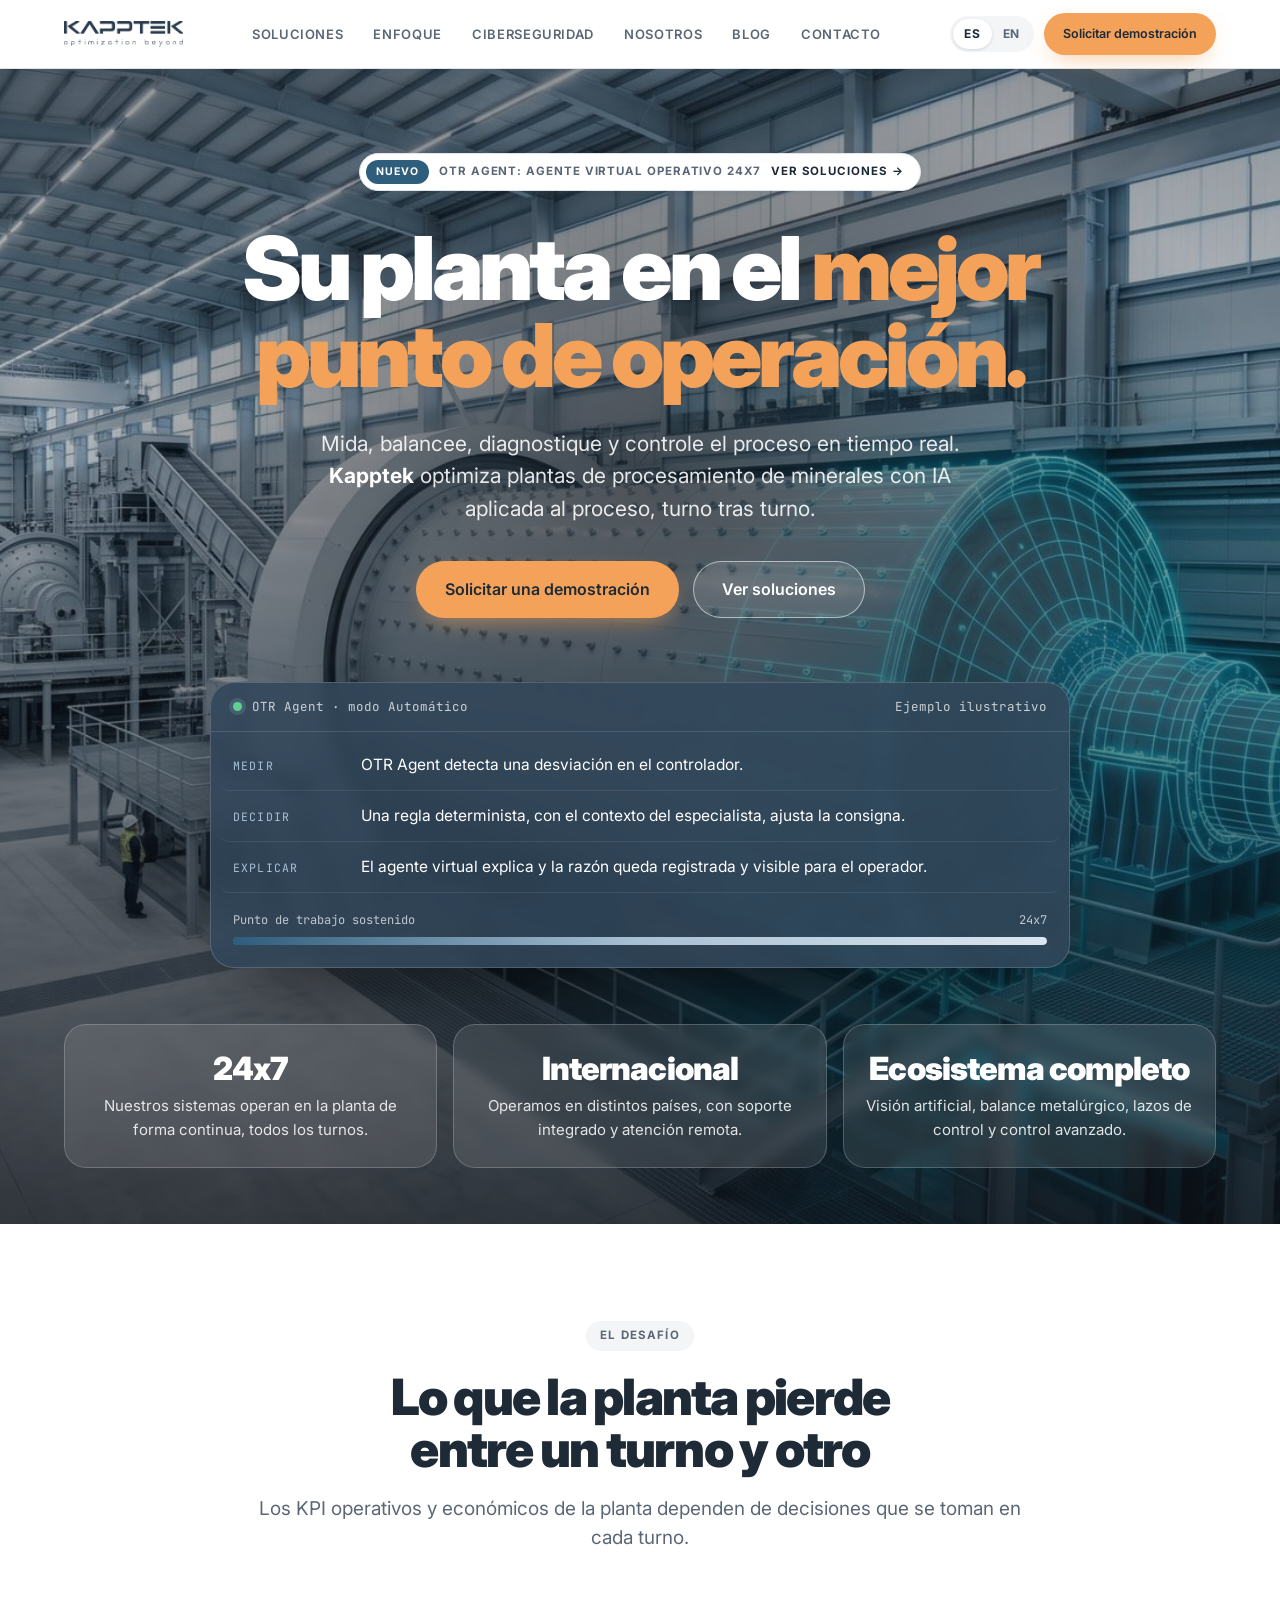
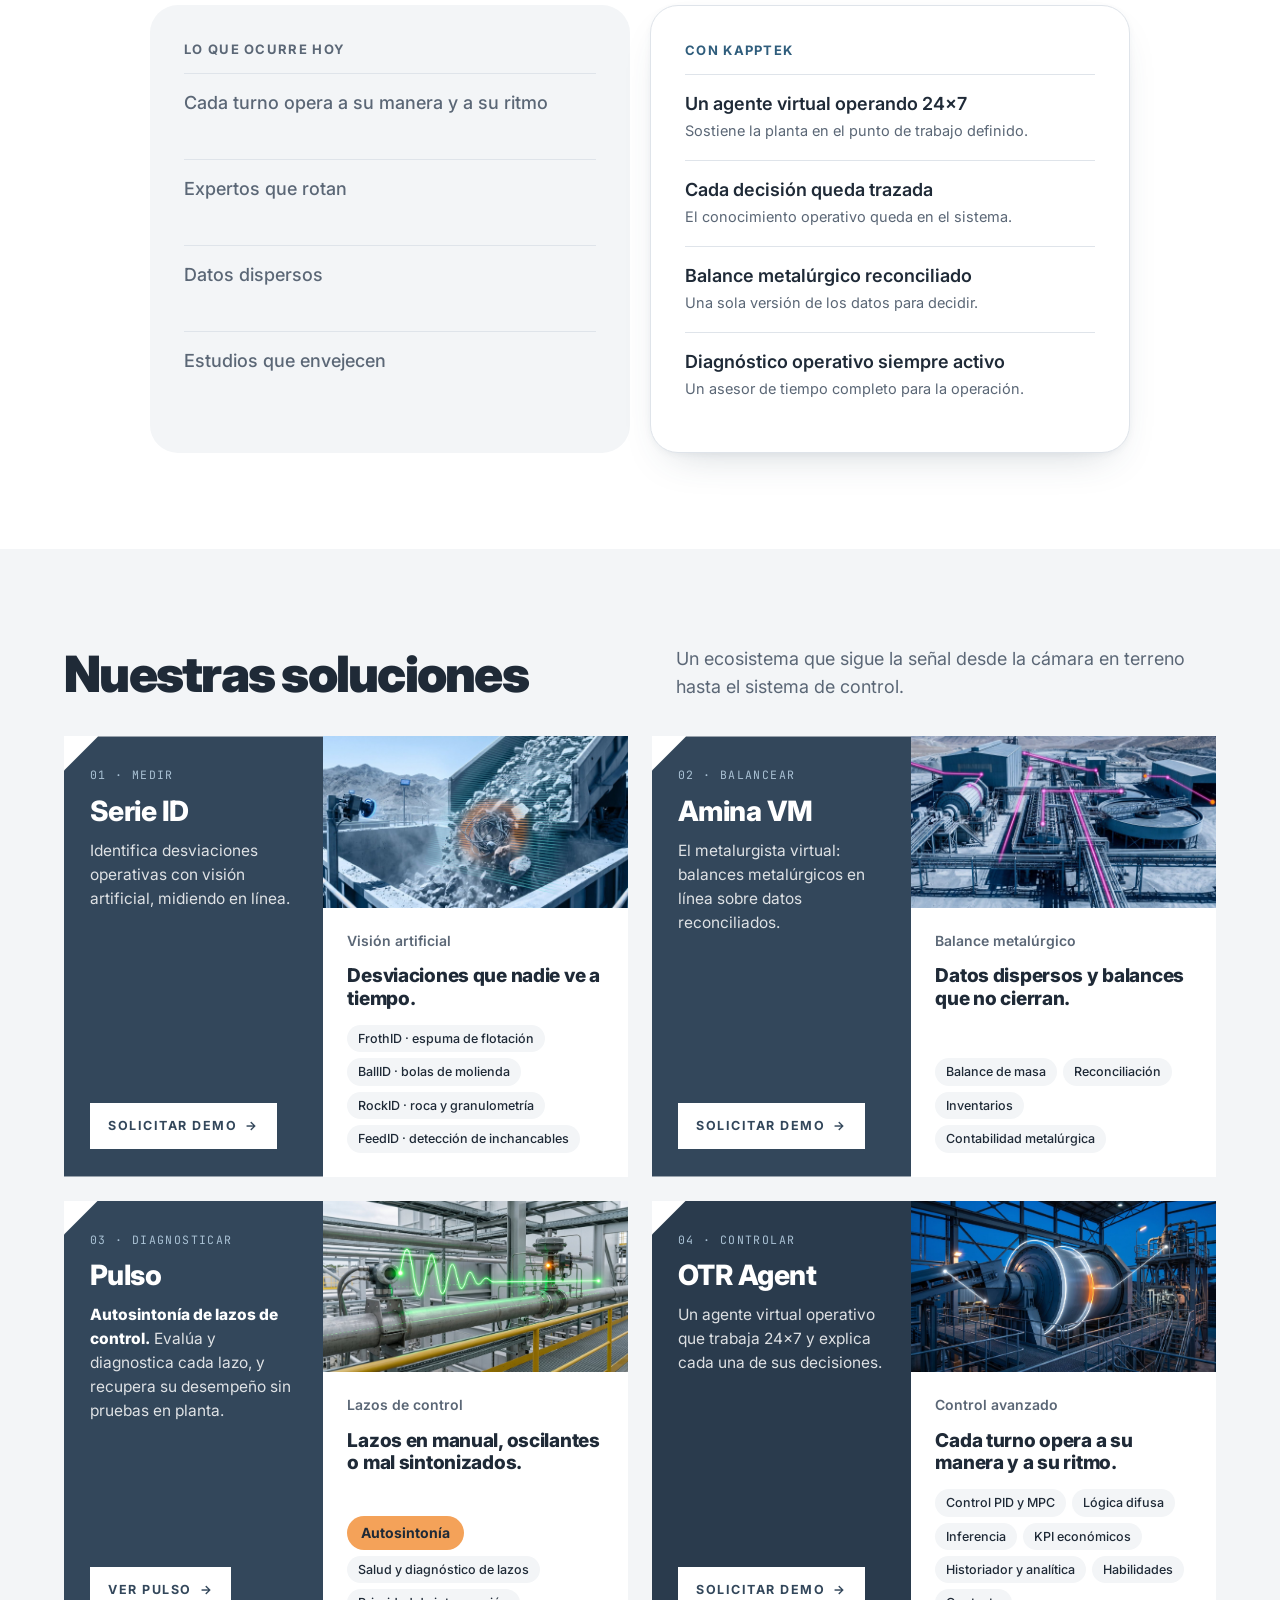
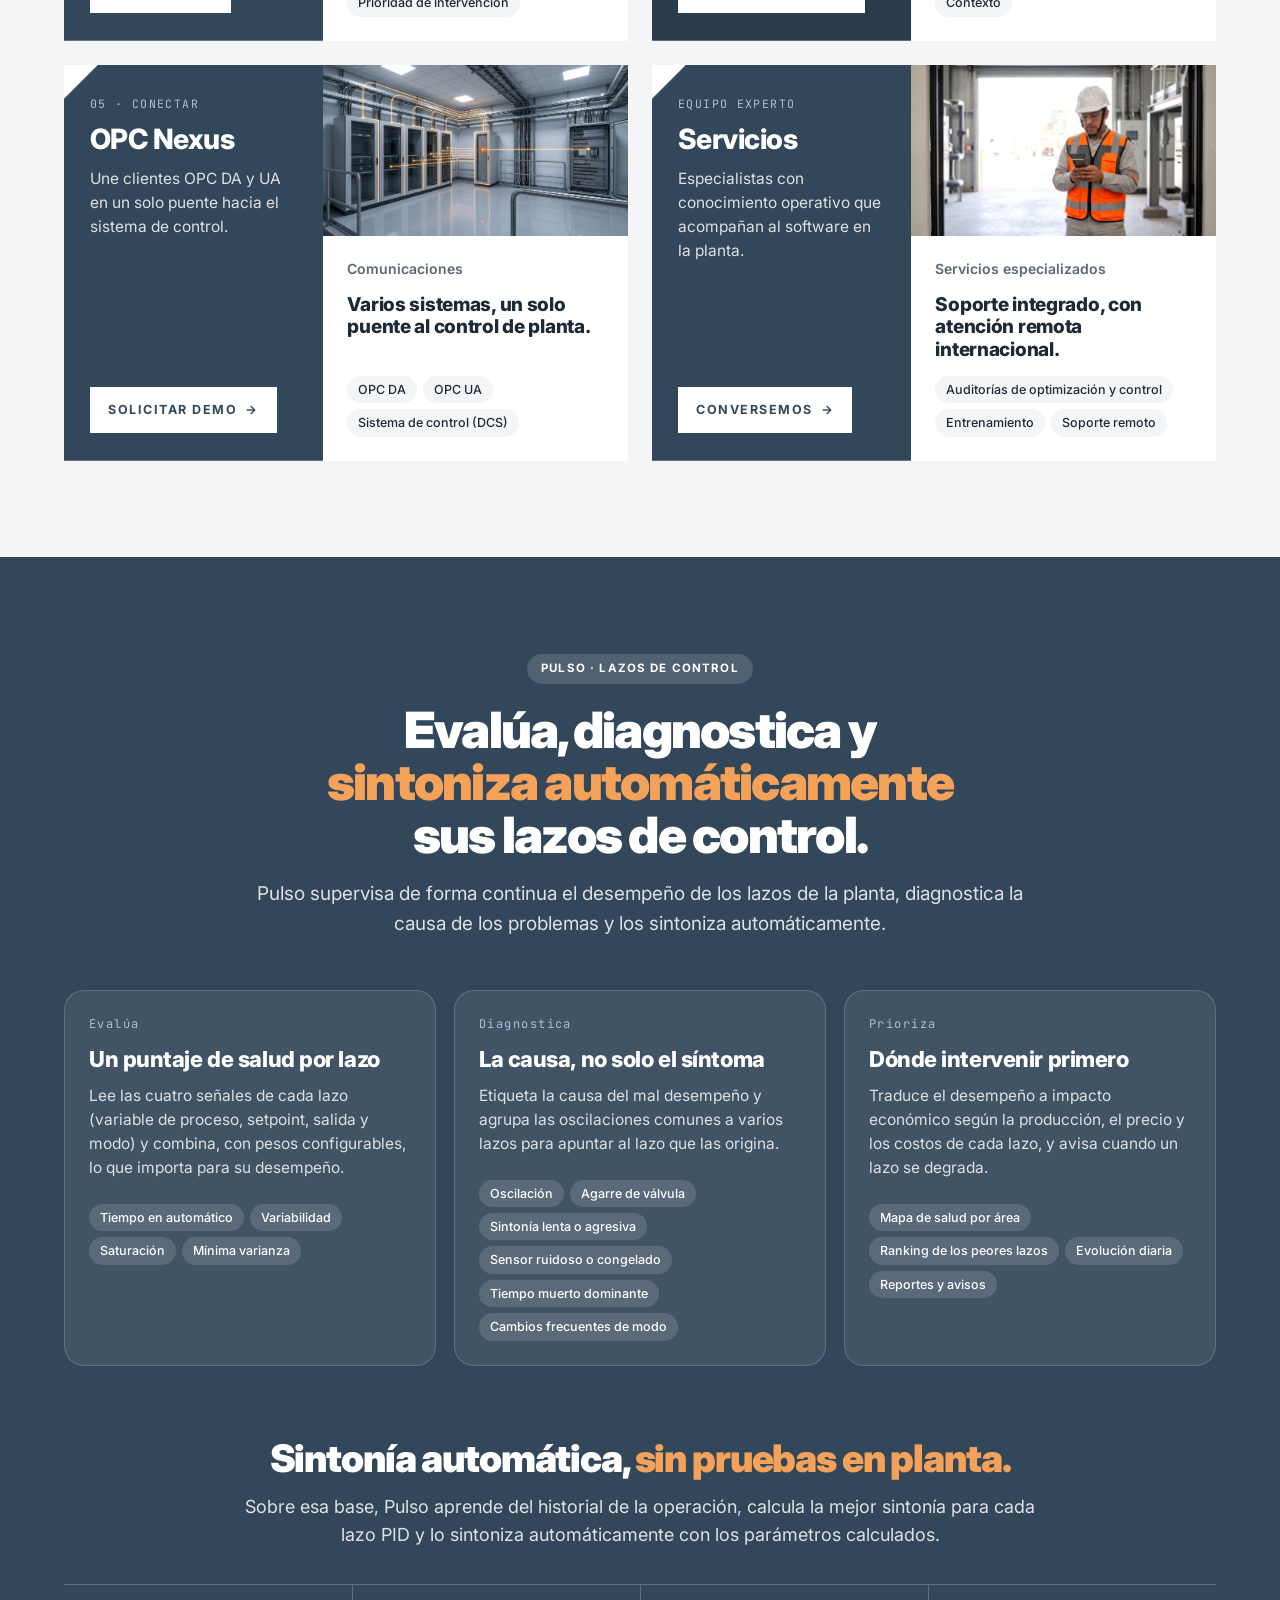
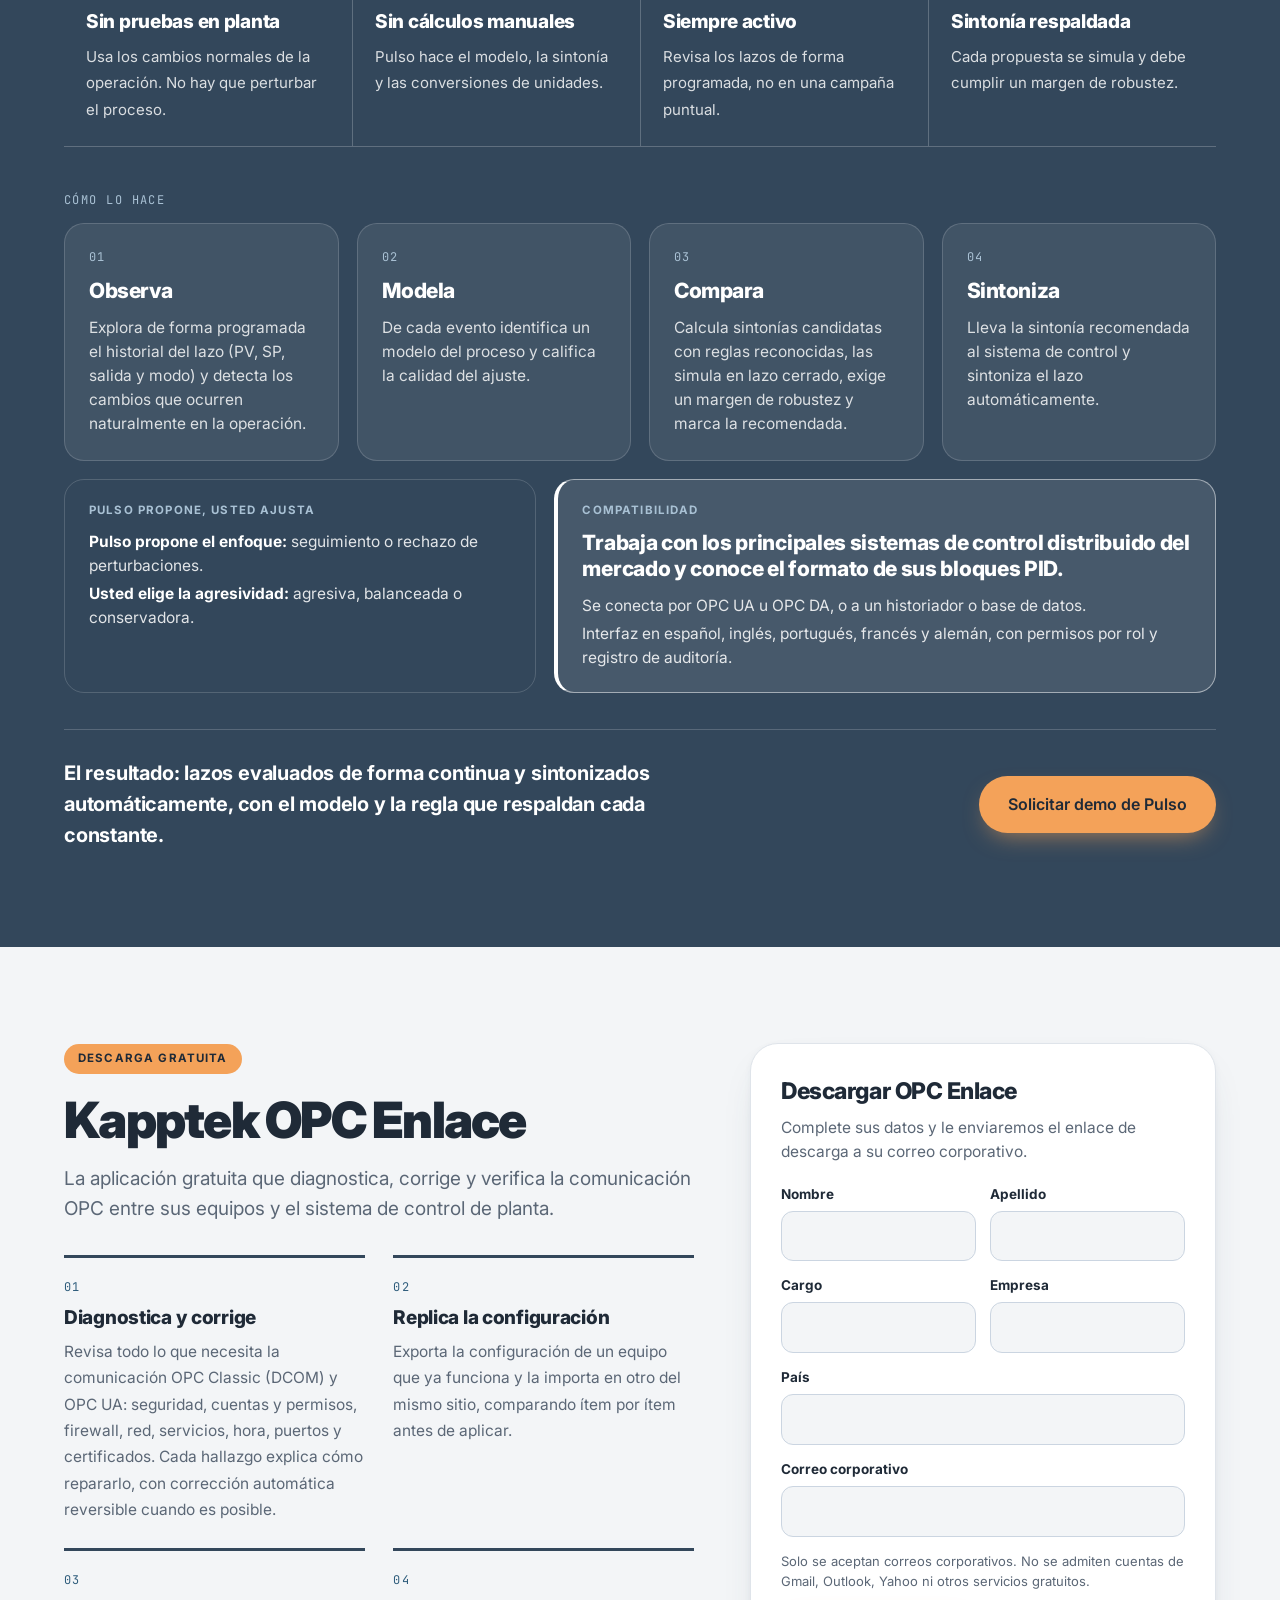
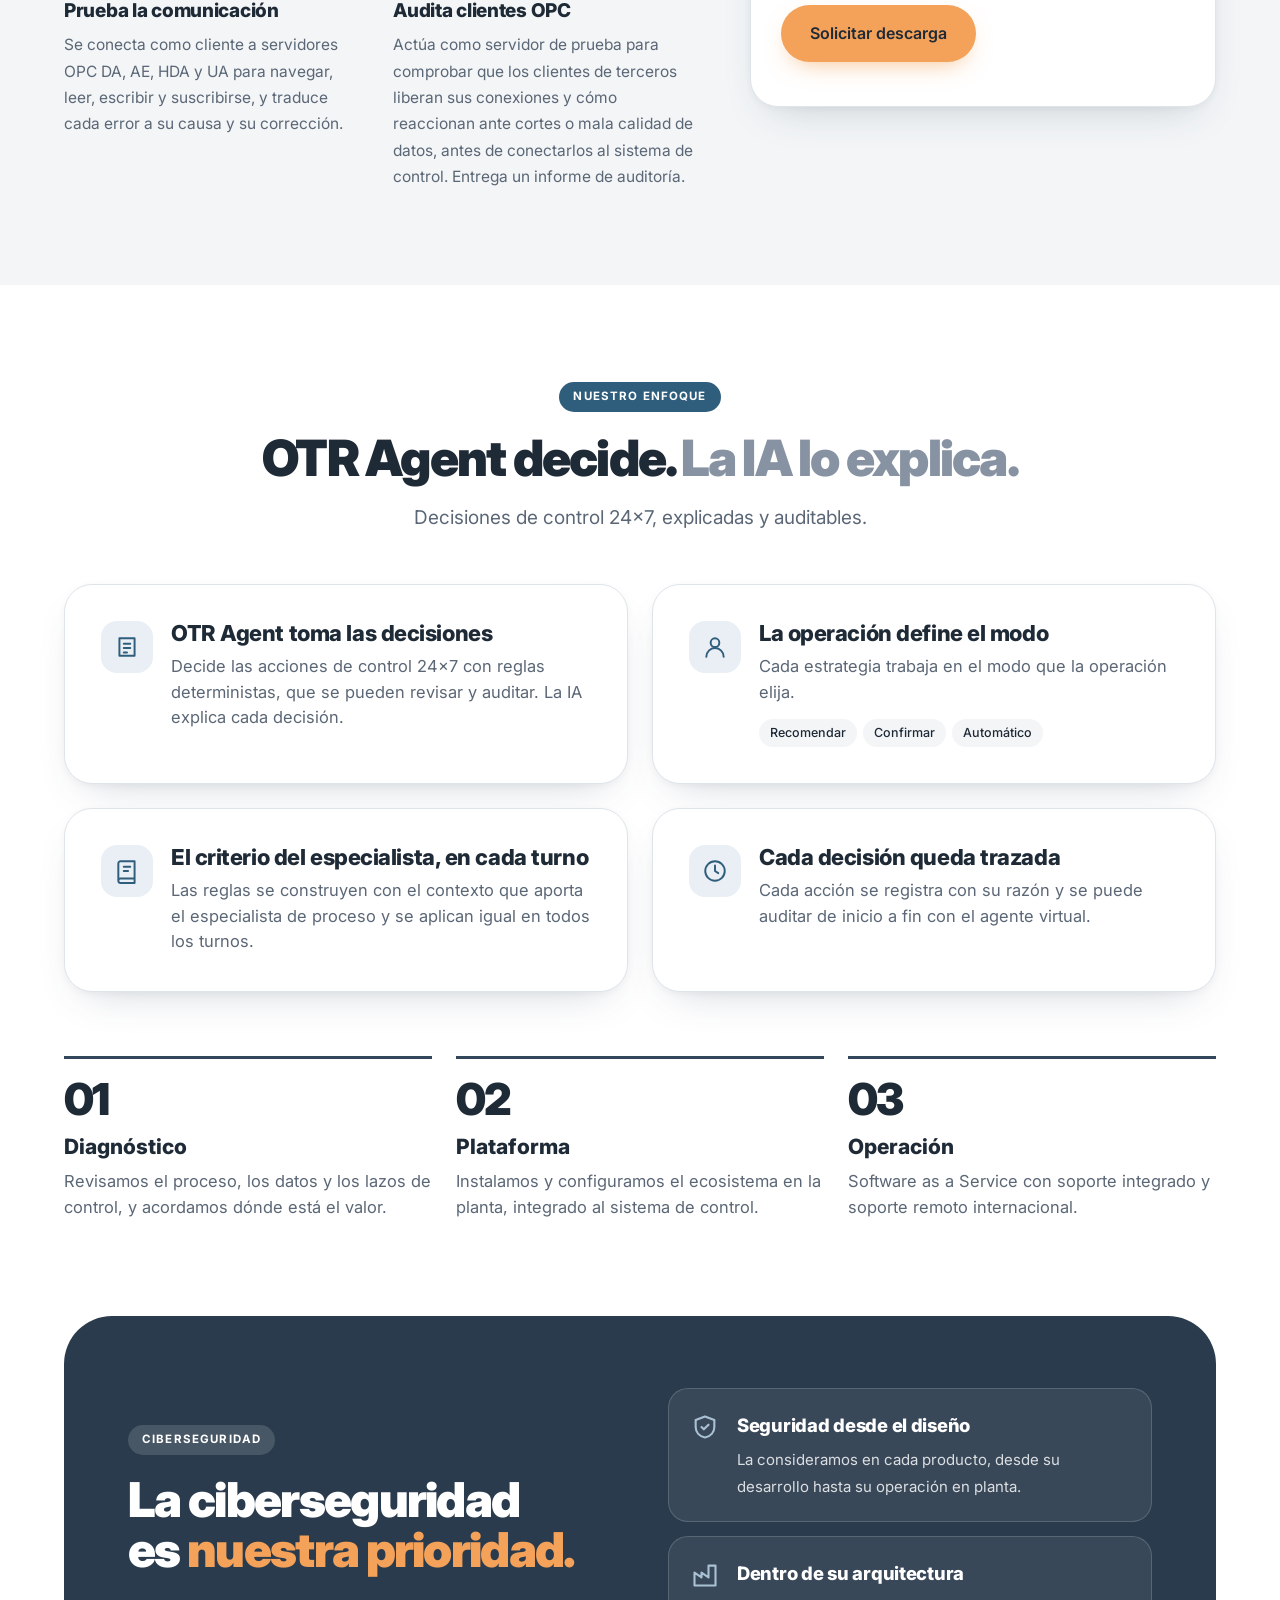
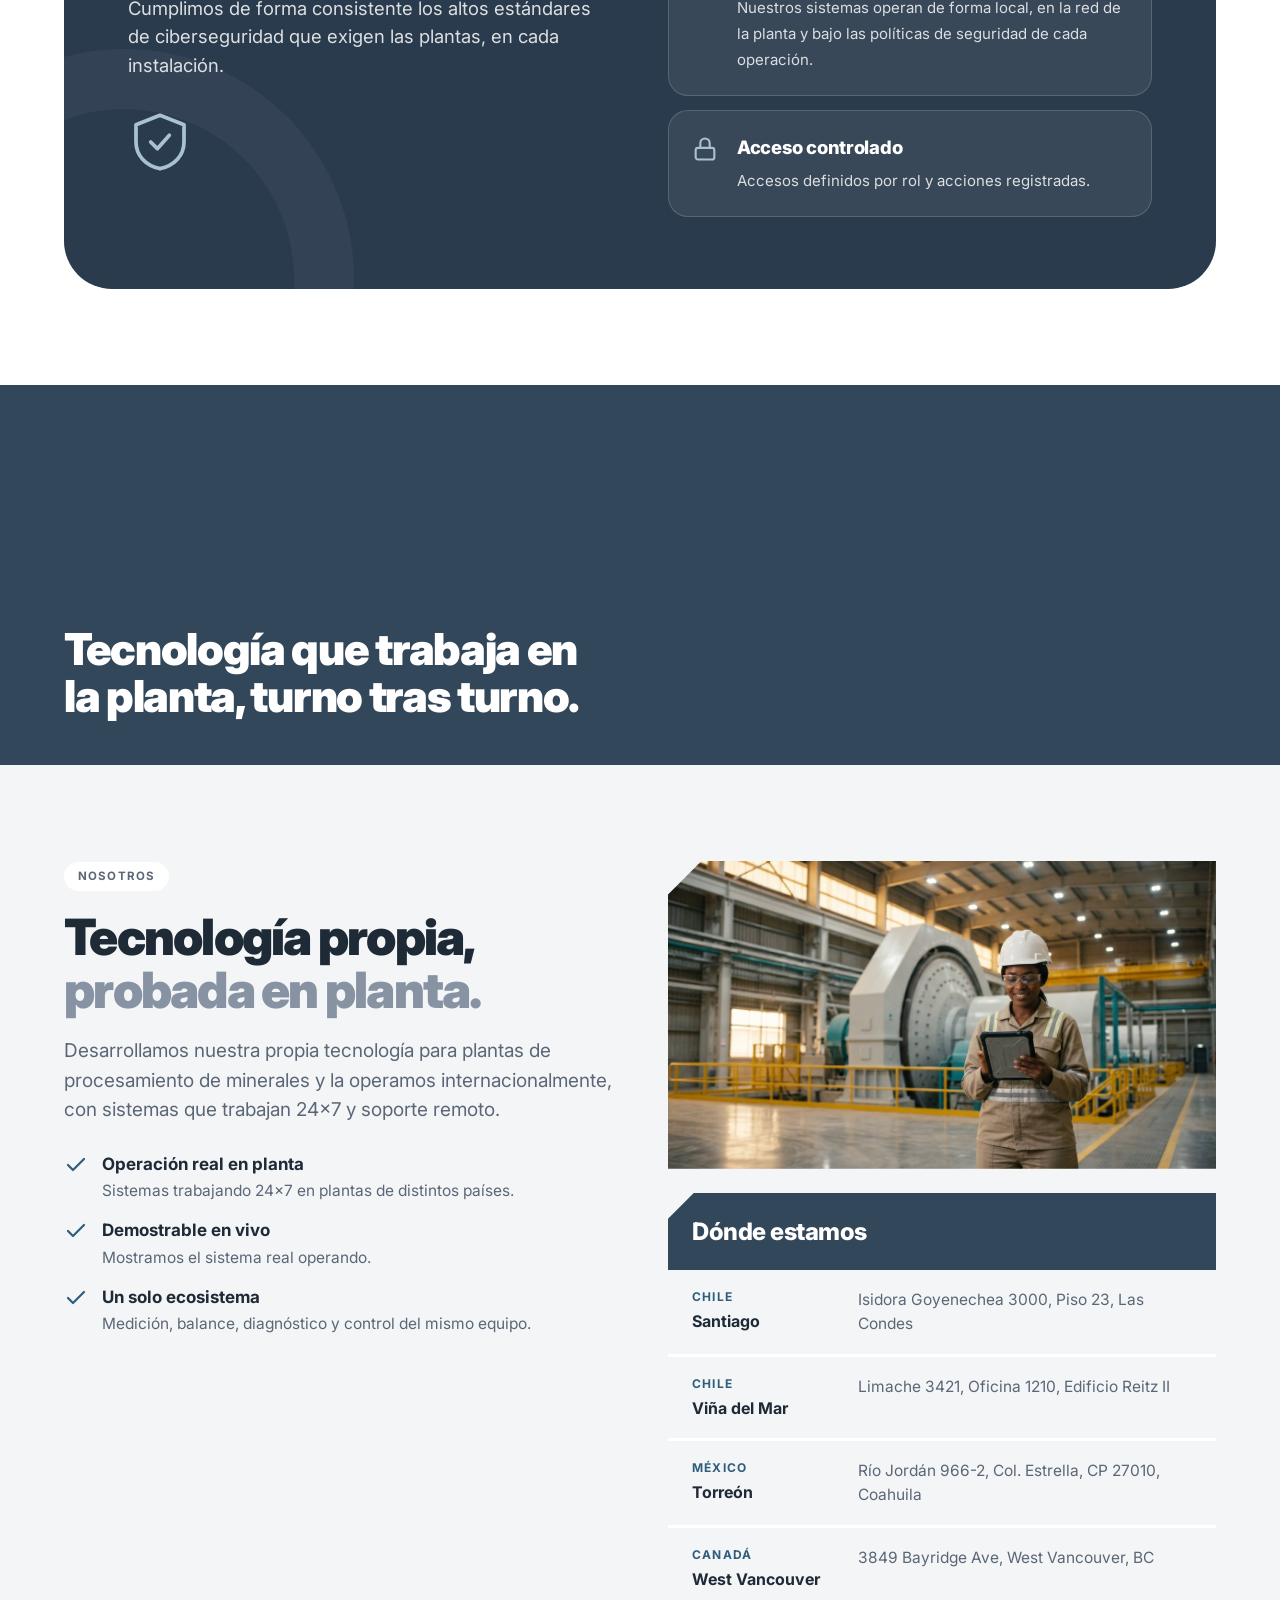
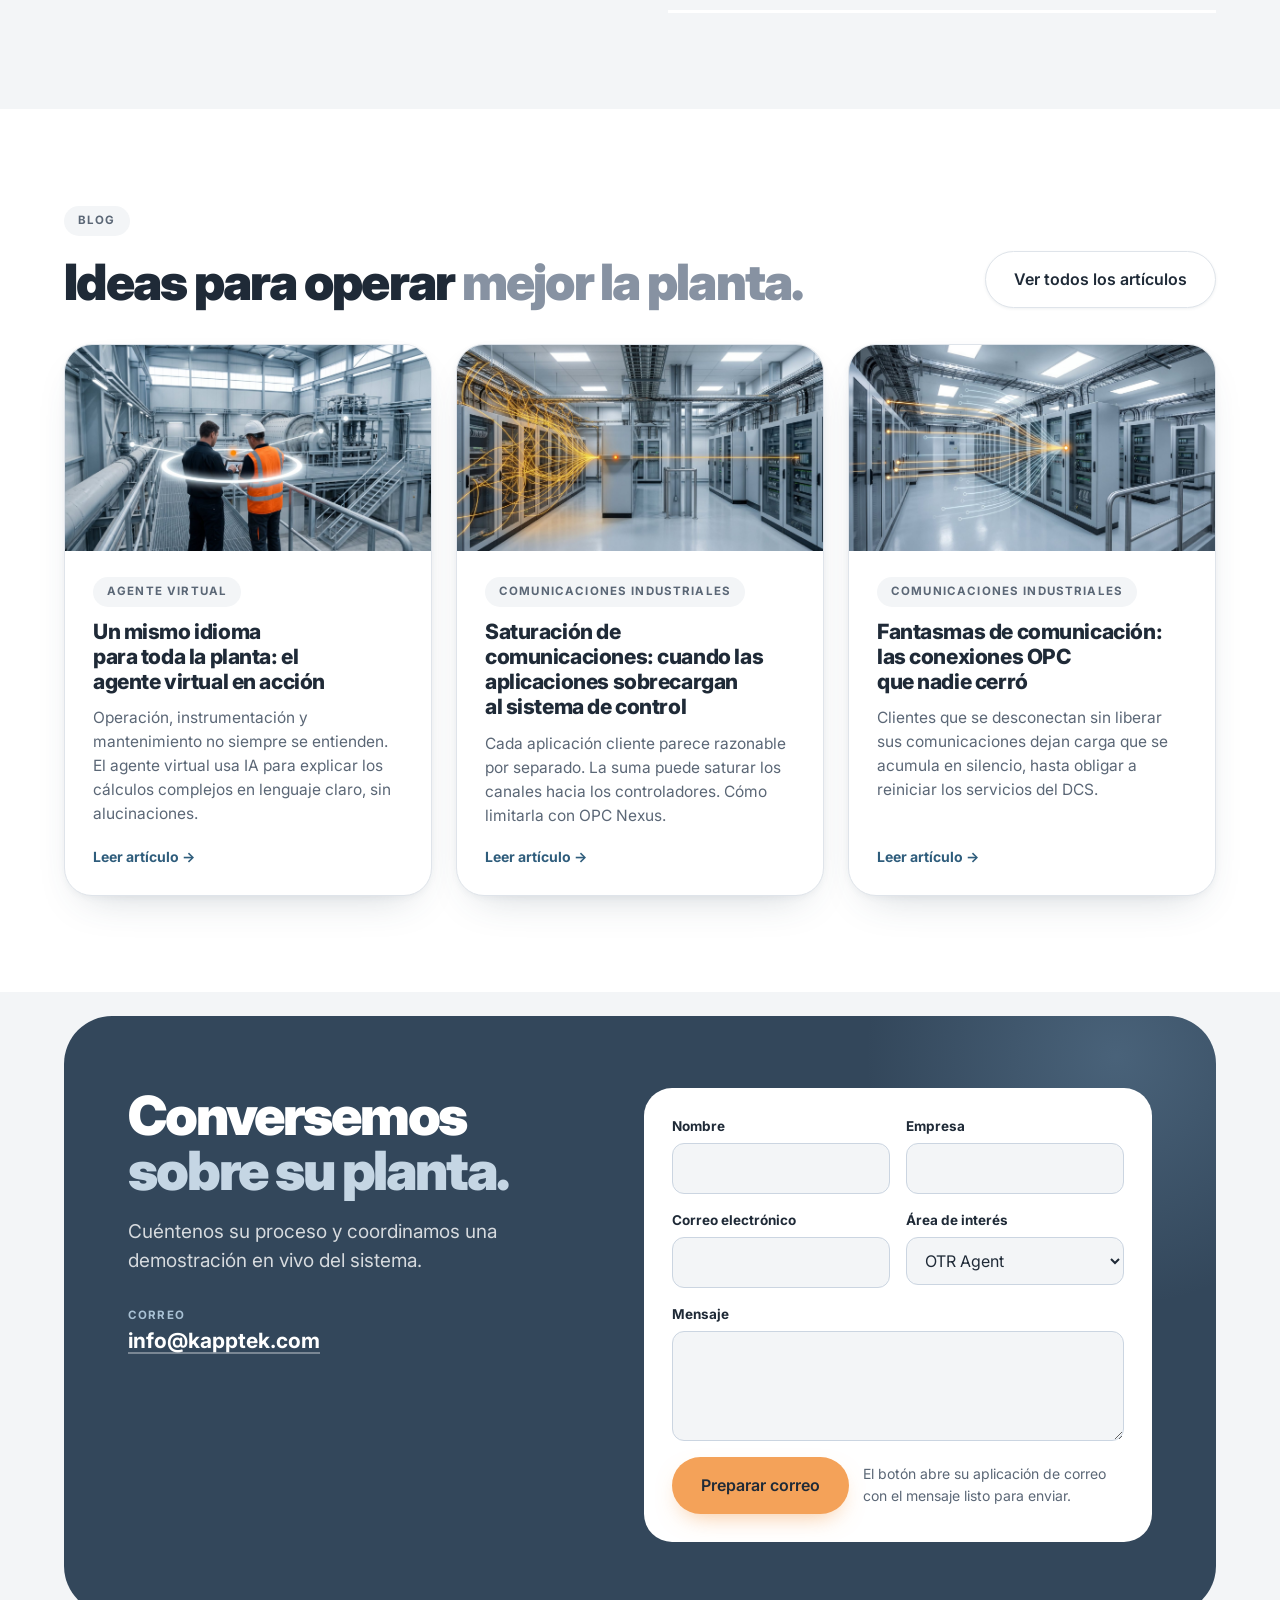
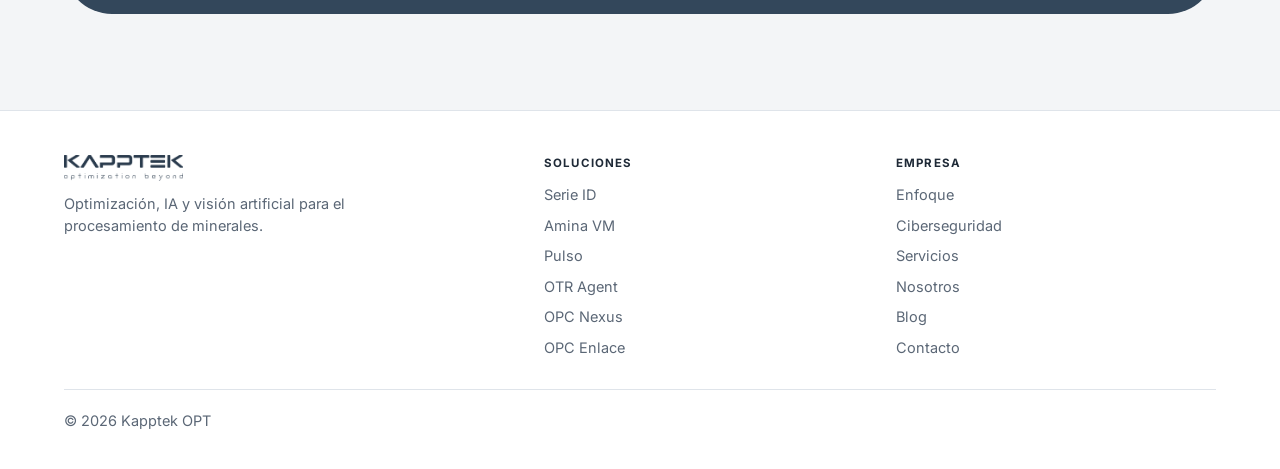
==== commit 56b2b46d: "Add files via upload Hubspot form" ====
--- a/index.html
+++ b/index.html
@@ -5,6 +5,9 @@
 <meta name="viewport" content="width=device-width, initial-scale=1">
 <title>Kapptek | IA aplicada a la optimización de procesos mineros</title>
 <meta name="description" content="Kapptek optimiza plantas de procesamiento de minerales con IA aplicada al proceso: visión artificial, balance metalúrgico, lazos de control y control avanzado operando 24x7.">
+<link rel="icon" href="favicon.ico" sizes="any">
+<link rel="icon" type="image/png" sizes="32x32" href="img/favicon-32.png">
+<link rel="apple-touch-icon" href="img/apple-touch-icon.png">
 <link rel="preconnect" href="https://fonts.googleapis.com">
 <link rel="preconnect" href="https://fonts.gstatic.com" crossorigin>
 <link href="https://fonts.googleapis.com/css2?family=Inter:wght@400;500;600;700;800;900&family=JetBrains+Mono:wght@400;500;700&display=swap" rel="stylesheet">
@@ -271,7 +274,7 @@
 .dl-note { grid-column: 1 / -1; font-size: 13px; color: var(--slate); }
 .dl-ready { display: none; margin-top: 18px; padding: 18px; border-radius: 16px; background: var(--mist); border: 1px solid var(--line); }
 .dl-ready.is-on { display: block; }
-.dl-ready p { font-size: 15px; margin-bottom: 12px; }
+.dl-ready p { font-size: 15px; }
 
 /* ---------- Cybersecurity ---------- */
 .secure-section { padding-top: 0; }
@@ -700,22 +703,22 @@
     </div>
     <div class="dl-card">
       <h3 data-i18n="dl.title">Descargar OPC Enlace</h3>
-      <p data-i18n="dl.lead">Complete sus datos para habilitar la descarga.</p>
+      <p data-i18n="dl.lead">Complete sus datos y le enviaremos el enlace de descarga a su correo corporativo.</p>
       <form class="dl-form" id="download-form" novalidate>
-        <div class="field"><label for="d-name" data-i18n="fm.name">Nombre</label><input id="d-name" name="name" type="text" autocomplete="name" required></div>
+        <div class="field"><label for="d-first" data-i18n="fm.name">Nombre</label><input id="d-first" name="firstname" type="text" autocomplete="given-name" required></div>
+        <div class="field"><label for="d-last" data-i18n="dl.last">Apellido</label><input id="d-last" name="lastname" type="text" autocomplete="family-name" required></div>
         <div class="field"><label for="d-role" data-i18n="dl.role">Cargo</label><input id="d-role" name="role" type="text" autocomplete="organization-title" required></div>
         <div class="field"><label for="d-company" data-i18n="fm.company">Empresa</label><input id="d-company" name="company" type="text" autocomplete="organization" required></div>
-        <div class="field"><label for="d-country" data-i18n="dl.country">País</label><input id="d-country" name="country" type="text" autocomplete="country-name" required></div>
+        <div class="field full"><label for="d-country" data-i18n="dl.country">País</label><input id="d-country" name="country" type="text" autocomplete="country-name" required></div>
         <div class="field full"><label for="d-email" data-i18n="dl.email">Correo corporativo</label><input id="d-email" name="email" type="email" autocomplete="email" required></div>
         <p class="dl-note" data-i18n="dl.note">Solo se aceptan correos corporativos. No se admiten cuentas de Gmail, Outlook, Yahoo ni otros servicios gratuitos.</p>
         <div class="form-foot">
-          <button type="submit" class="pill pill-orange" data-i18n="dl.send">Habilitar descarga</button>
+          <button type="submit" class="pill pill-orange" data-i18n="dl.send">Solicitar descarga</button>
           <p class="form-status" id="download-status" role="status"></p>
         </div>
       </form>
       <div class="dl-ready" id="download-ready">
-        <p data-i18n="dl.ready">Gracias. Su descarga está lista.</p>
-        <a class="pill pill-dark" id="download-link" href="#opc-enlace" data-i18n="dl.link">Descargar para Windows</a>
+        <p data-i18n="dl.ready"><b>Recibimos su solicitud.</b> Le enviaremos el enlace de descarga a su correo corporativo.</p>
       </div>
     </div>
   </div>
@@ -957,9 +960,9 @@
     "en.h2": "Replicate the configuration", "en.t2": "It exports the configuration of a computer that already works and imports it into another one at the same site, comparing item by item before applying.",
     "en.h3": "Test the communication", "en.t3": "It connects as a client to OPC DA, AE, HDA and UA servers to browse, read, write and subscribe, and translates each error into its cause and its fix.",
     "en.h4": "Audit OPC clients", "en.t4": "It acts as a test server to check that third-party clients release their connections and how they react to outages or bad data quality, before connecting them to the control system. It delivers an audit report.",
-    "dl.title": "Download OPC Enlace", "dl.lead": "Fill in your details to enable the download.", "dl.role": "Job title", "dl.country": "Country", "dl.email": "Corporate email",
+    "dl.title": "Download OPC Enlace", "dl.lead": "Fill in your details and we will send the download link to your corporate email.", "dl.last": "Last name", "dl.role": "Job title", "dl.country": "Country", "dl.email": "Corporate email",
     "dl.note": "Only corporate email addresses are accepted. Gmail, Outlook, Yahoo and other free services are not allowed.",
-    "dl.send": "Enable download", "dl.ready": "Thank you. Your download is ready.", "dl.link": "Download for Windows",
+    "dl.send": "Request download", "dl.ready": "<b>We received your request.</b> We will send the download link to your corporate email.",
     "nav.security": "Cybersecurity",
     "bl.title": "Ideas to run <span class=\"grad\">the plant better.</span>", "bl.all": "See all articles", "bl.more": "Read article →",
     "bl.g1": "Virtual agent", "bl.h1": "One language for the whole plant: the virtual agent in action", "bl.t1": "Operations, instrumentation and maintenance do not always understand each other. The virtual agent uses AI to explain complex calculations in plain language, without hallucinations.",
@@ -1002,9 +1005,9 @@
       dlMissing: "Complete todos los campos.",
       dlEmail: "Ingrese un correo válido.",
       dlFree: "Use su correo corporativo. No se aceptan correos de servicios gratuitos.",
-      dlSending: "Registrando sus datos…",
+      dlSending: "Enviando su solicitud…",
       dlFailed: "No pudimos registrar sus datos. Intente de nuevo o escríbanos a info@kapptek.com.",
-      dlNotReady: "Sus datos son válidos, pero la descarga aún no está habilitada en este sitio. Escríbanos a info@kapptek.com."
+      dlRejected: "No pudimos registrar ese correo. Use su correo corporativo o escríbanos a info@kapptek.com."
     },
     en: {
       missing: "Please fill in your name, your email and the message.",
@@ -1015,9 +1018,9 @@
       dlMissing: "Please fill in all the fields.",
       dlEmail: "Enter a valid email address.",
       dlFree: "Use your corporate email. Free email services are not accepted.",
-      dlSending: "Registering your details…",
+      dlSending: "Sending your request…",
       dlFailed: "We could not register your details. Try again or write to us at info@kapptek.com.",
-      dlNotReady: "Your details are valid, but the download is not enabled on this site yet. Write to us at info@kapptek.com."
+      dlRejected: "We could not register that email. Use your corporate email or write to us at info@kapptek.com."
     }
   };
 
@@ -1099,12 +1102,11 @@
     });
   });
 
-  // ---------- OPC Enlace download: registration with corporate email only ----------
-  // Set both values before going live:
-  //   LEAD_ENDPOINT: URL that receives the registration as a JSON POST (form service or own backend).
-  //   DOWNLOAD_URL:  URL of the Windows installer.
-  var LEAD_ENDPOINT = "";
-  var DOWNLOAD_URL = "";
+  // ---------- OPC Enlace download request: corporate email only, registered in HubSpot ----------
+  // The request is sent to a HubSpot form; the team replies with the download link by email.
+  var HUBSPOT_PORTAL_ID = "52380381";
+  var HUBSPOT_FORM_ID = "37c2c72f-6740-4b2e-9d52-1929bd4694ea";
+  var HUBSPOT_SUBMIT_URL = "https://api.hsforms.com/submissions/v3/integration/submit/" + HUBSPOT_PORTAL_ID + "/" + HUBSPOT_FORM_ID;
   var FREE_EMAIL_PROVIDERS = ["gmail", "googlemail", "hotmail", "outlook", "live", "msn", "yahoo", "ymail", "rocketmail", "icloud", "me", "mac", "aol", "proton", "protonmail", "pm", "gmx", "mail", "email", "yandex", "zoho", "hey", "tutanota", "tuta", "fastmail", "inbox", "qq", "163", "126", "terra", "uol", "bol", "vtr", "live"];
   var downloadForm = document.getElementById("download-form");
   var downloadStatus = document.getElementById("download-status");
@@ -1125,28 +1127,40 @@
     event.preventDefault();
     var text = MESSAGES[currentLang];
     var data = {
-      name: downloadForm.elements.name.value.trim(),
-      role: downloadForm.elements.role.value.trim(),
+      firstname: downloadForm.elements.firstname.value.trim(),
+      lastname: downloadForm.elements.lastname.value.trim(),
+      jobtitle: downloadForm.elements.role.value.trim(),
       company: downloadForm.elements.company.value.trim(),
       country: downloadForm.elements.country.value.trim(),
-      email: downloadForm.elements.email.value.trim().toLowerCase(),
-      product: "Kapptek OPC Enlace",
-      language: currentLang
+      email: downloadForm.elements.email.value.trim().toLowerCase()
     };
     downloadReady.classList.remove("is-on");
-    if (!data.name || !data.role || !data.company || !data.country || !data.email) { showDownloadStatus(text.dlMissing, true); return; }
+    if (!data.firstname || !data.lastname || !data.jobtitle || !data.company || !data.country || !data.email) { showDownloadStatus(text.dlMissing, true); return; }
     if (!/^[^\s@]+@[^\s@]+\.[^\s@]{2,}$/.test(data.email)) { showDownloadStatus(text.dlEmail, true); return; }
     if (!isCorporateEmail(data.email)) { showDownloadStatus(text.dlFree, true); return; }
-    if (!LEAD_ENDPOINT || !DOWNLOAD_URL) { showDownloadStatus(text.dlNotReady, true); return; }
+
+    var payload = {
+      fields: Object.keys(data).map(function (key) {
+        return { objectTypeId: "0-1", name: key, value: data[key] };
+      }),
+      context: { pageUri: window.location.href, pageName: document.title }
+    };
+    var submitButton = downloadForm.querySelector("button[type=submit]");
+    submitButton.disabled = true;
     showDownloadStatus(text.dlSending, false);
-    fetch(LEAD_ENDPOINT, { method: "POST", headers: { "Content-Type": "application/json", "Accept": "application/json" }, body: JSON.stringify(data) })
+    fetch(HUBSPOT_SUBMIT_URL, { method: "POST", headers: { "Content-Type": "application/json" }, body: JSON.stringify(payload) })
       .then(function (response) {
-        if (!response.ok) { throw new Error("Registration failed"); }
-        showDownloadStatus("", false);
-        document.getElementById("download-link").href = DOWNLOAD_URL;
-        downloadReady.classList.add("is-on");
+        if (response.ok) {
+          showDownloadStatus("", false);
+          downloadForm.reset();
+          downloadReady.classList.add("is-on");
+          return;
+        }
+        // HubSpot answers 400 when it rejects a value, for example a blocked or invalid email.
+        showDownloadStatus(response.status === 400 ? text.dlRejected : text.dlFailed, true);
       })
-      .catch(function () { showDownloadStatus(text.dlFailed, true); });
+      .catch(function () { showDownloadStatus(text.dlFailed, true); })
+      .then(function () { submitButton.disabled = false; });
   });
 
   // ---------- Contact form: builds an email, never claims it was sent ----------
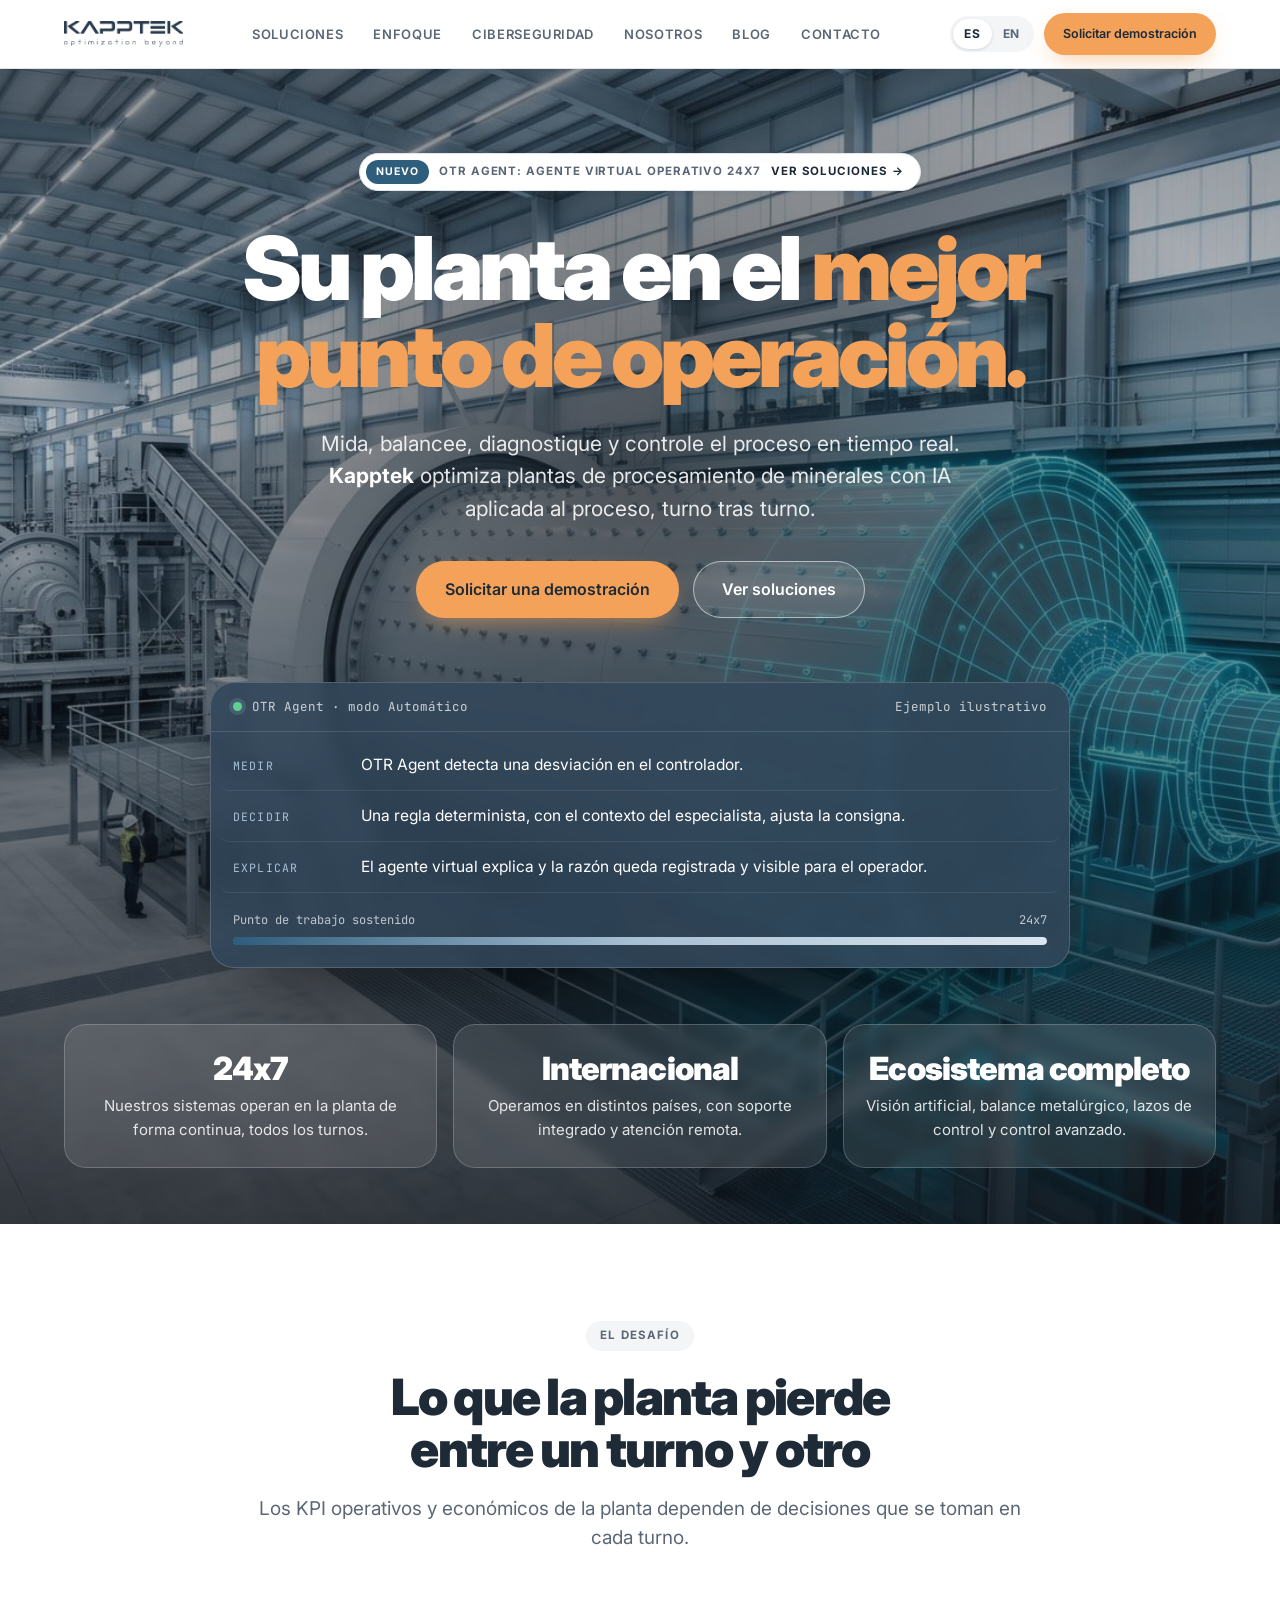
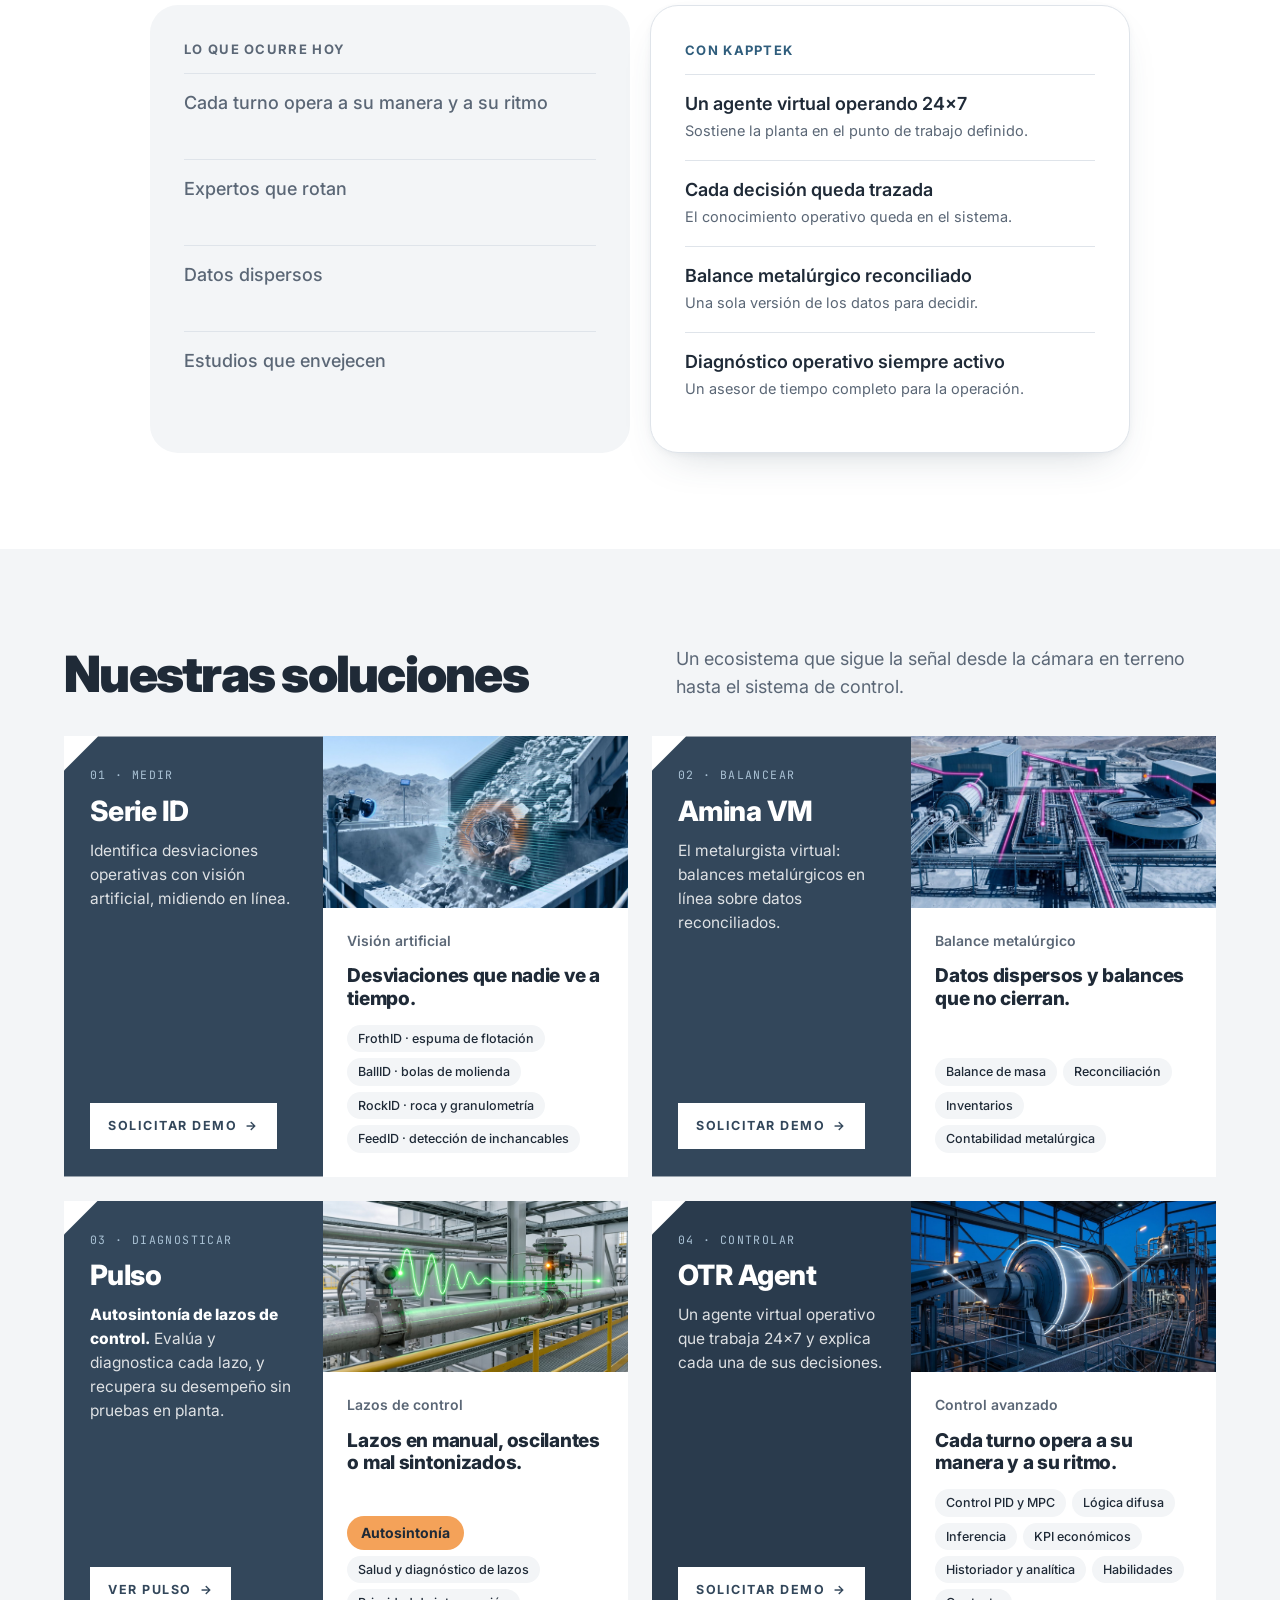
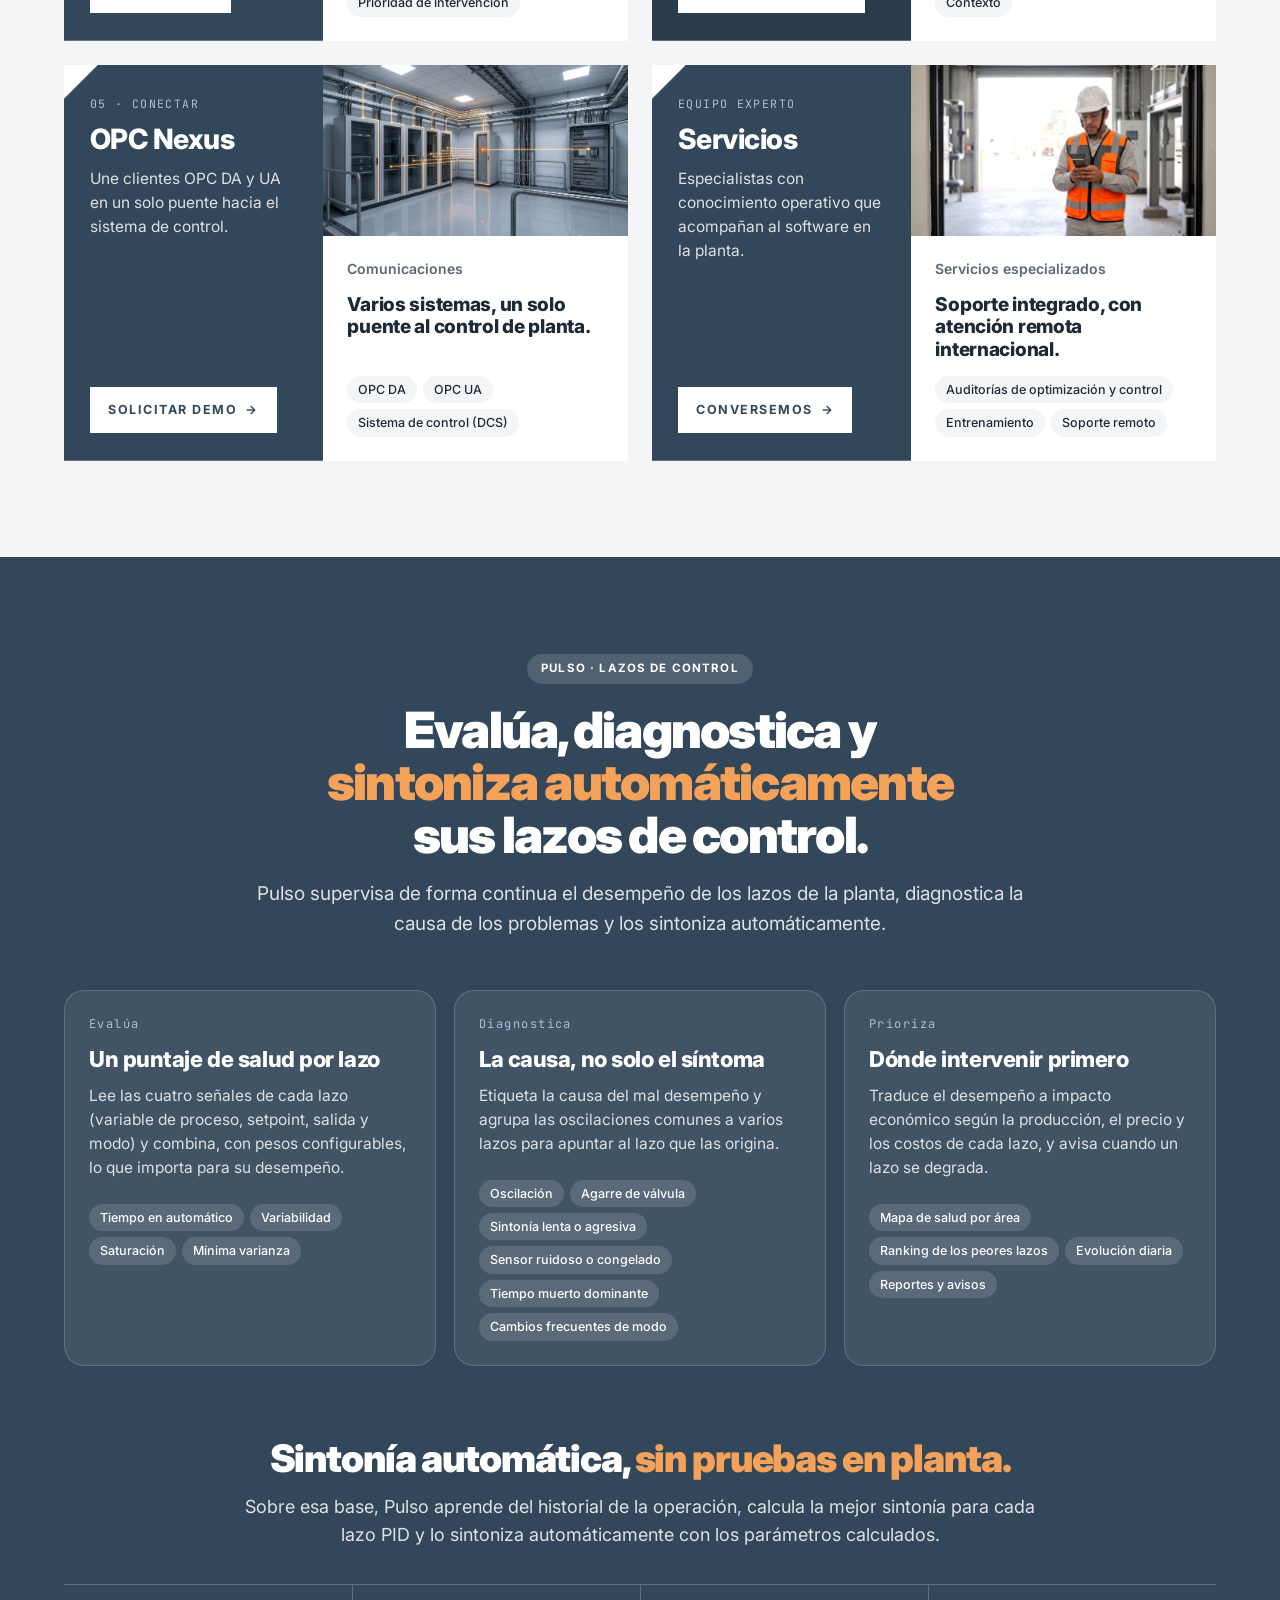
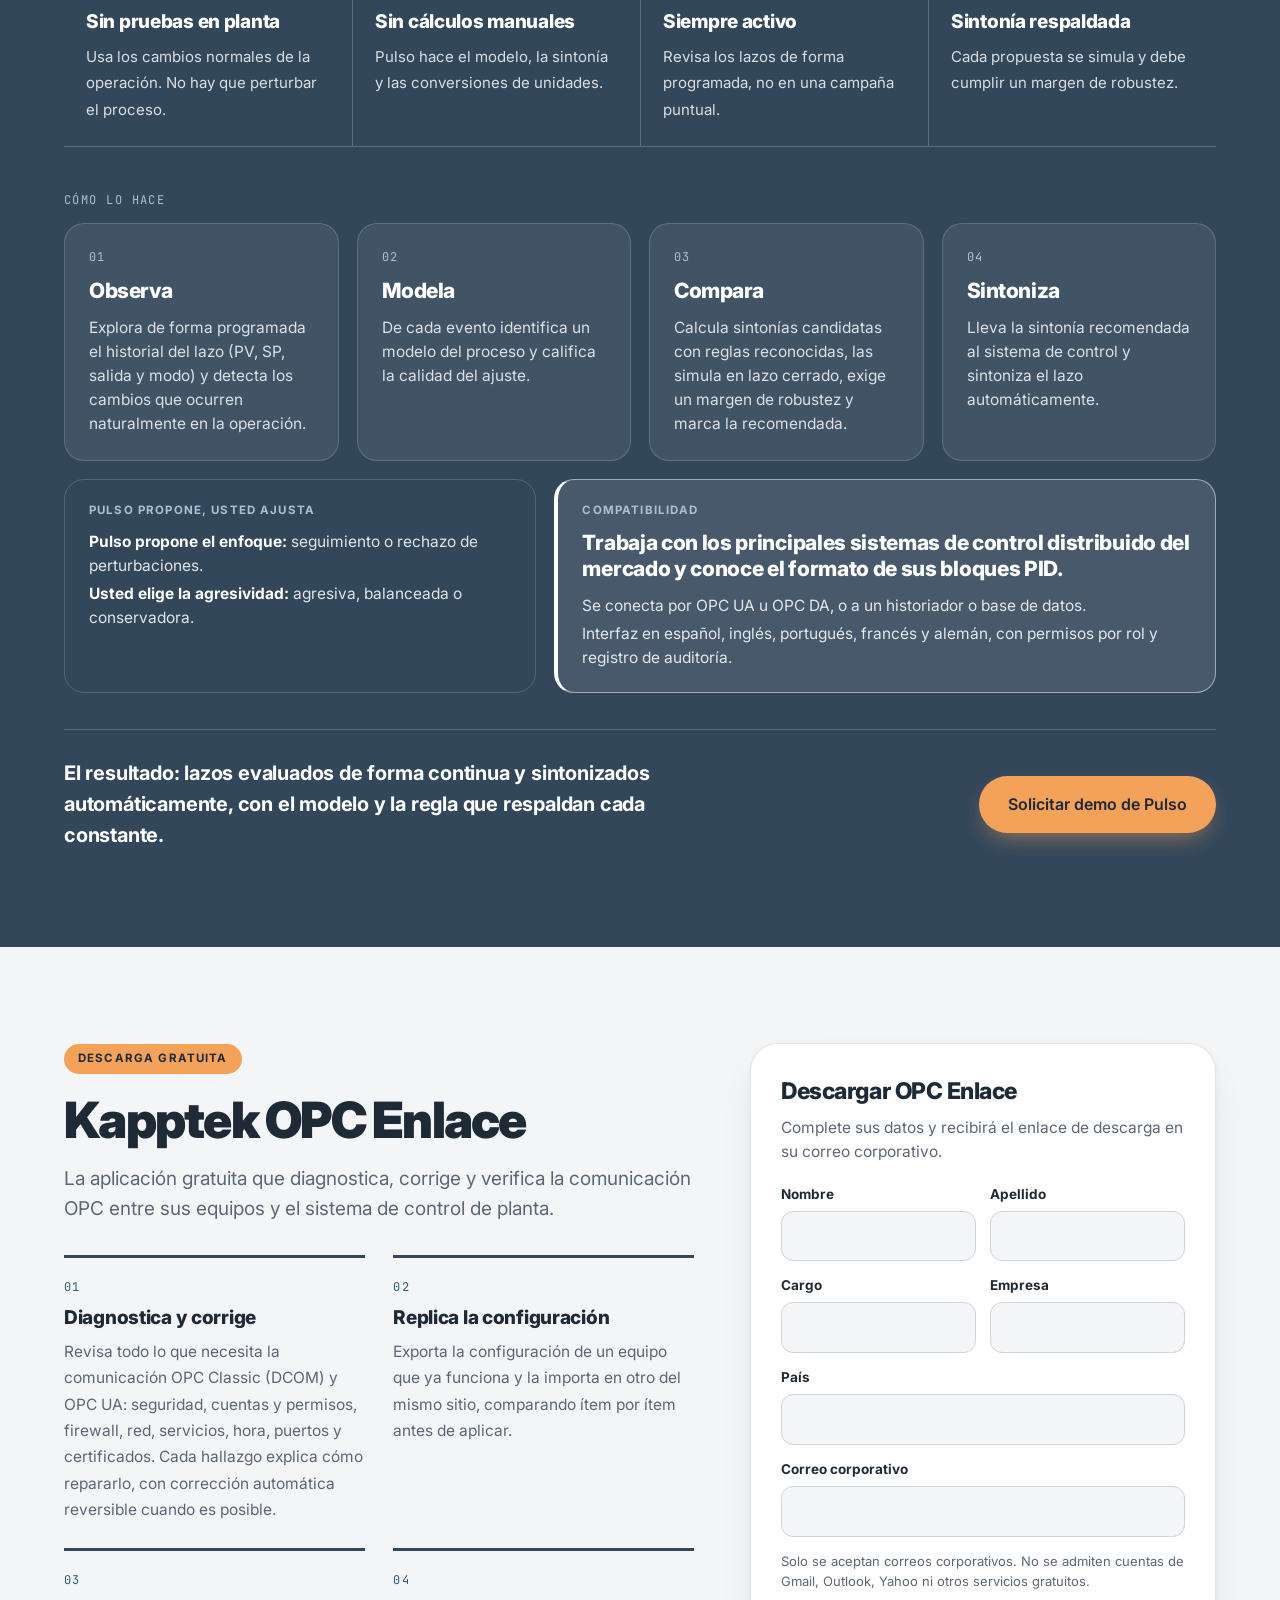
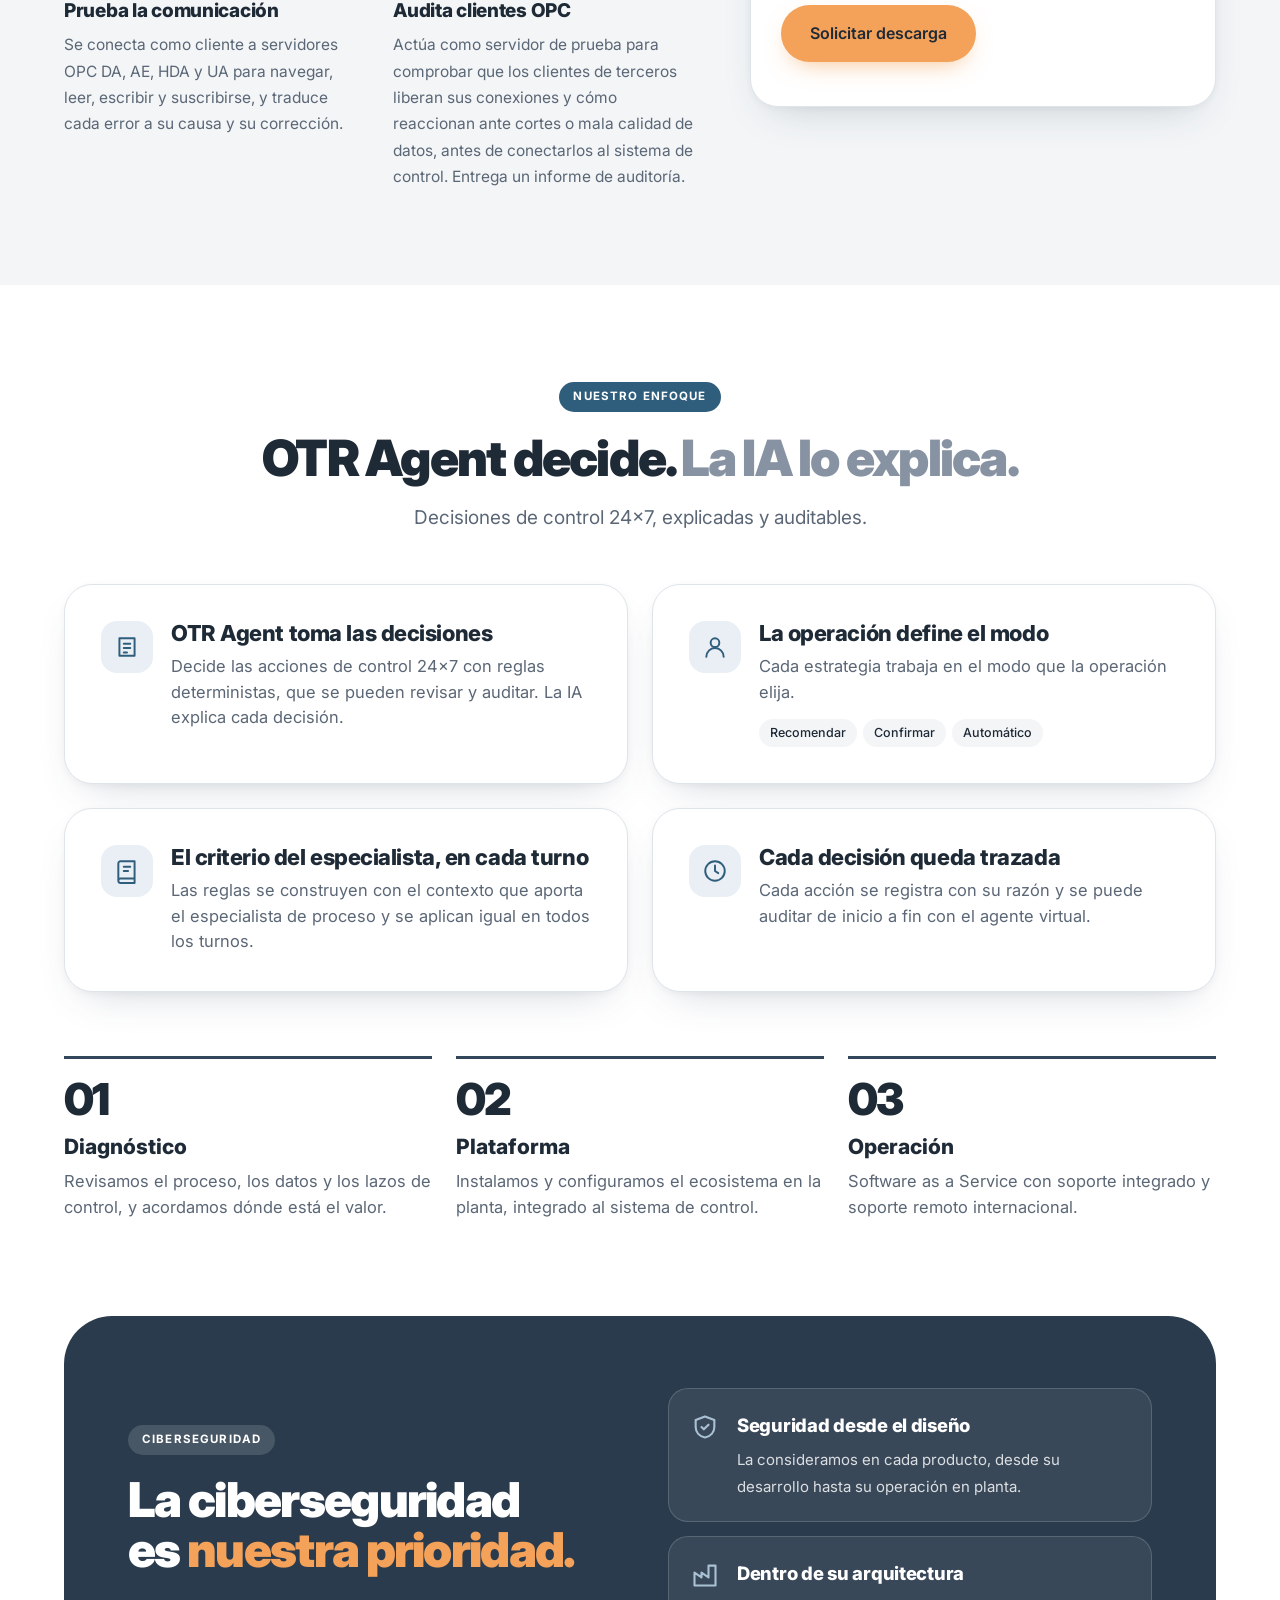
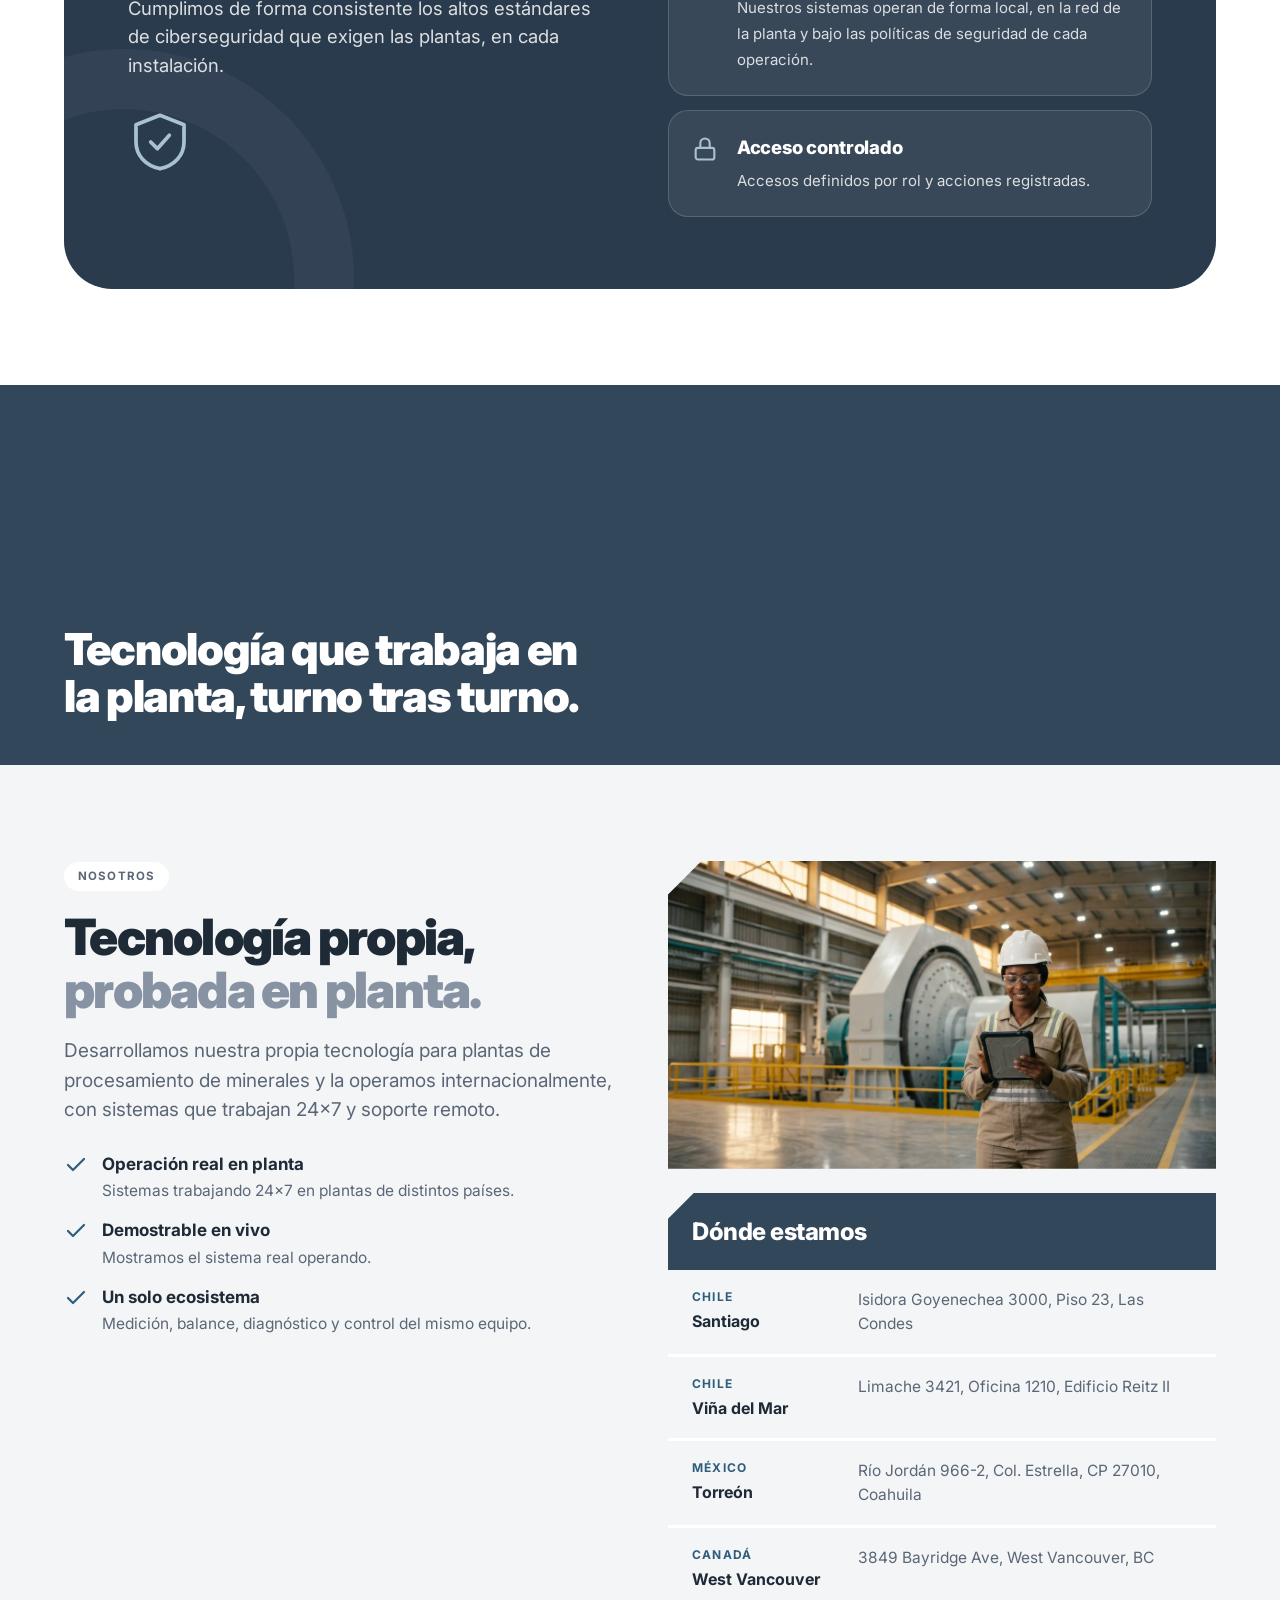
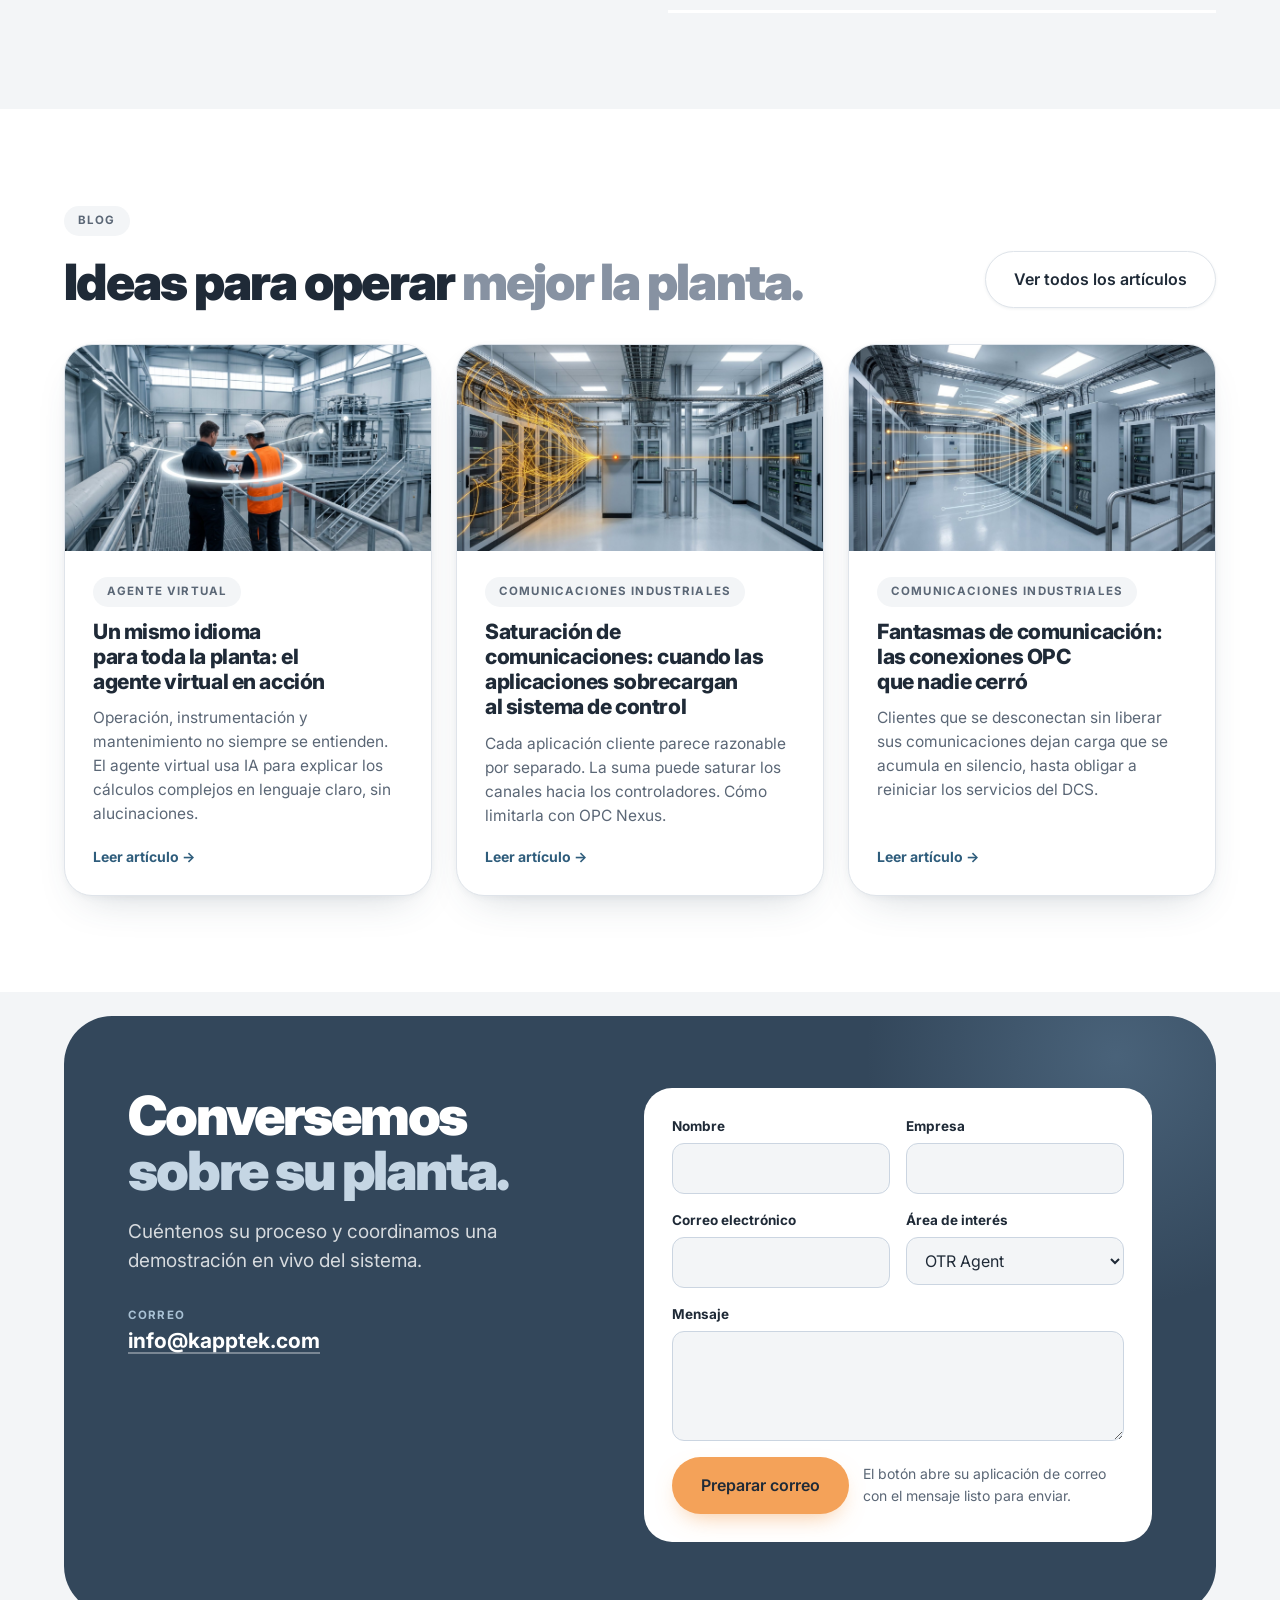
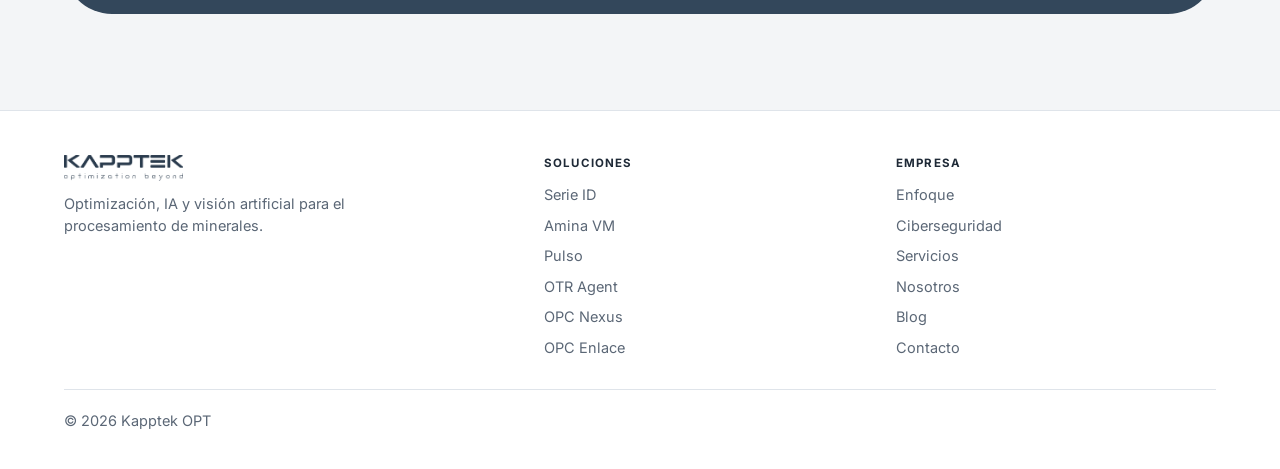
==== commit b5ef5915: "Add files via upload Automatic email sent" ====
--- a/index.html
+++ b/index.html
@@ -272,6 +272,7 @@
 .dl-form .form-status { flex: 1 1 100%; }
 .dl-form .form-status.is-error { color: #b42318; font-weight: 600; }
 .dl-note { grid-column: 1 / -1; font-size: 13px; color: var(--slate); }
+.dl-trap { position: absolute; left: -9999px; width: 1px; height: 1px; overflow: hidden; }
 .dl-ready { display: none; margin-top: 18px; padding: 18px; border-radius: 16px; background: var(--mist); border: 1px solid var(--line); }
 .dl-ready.is-on { display: block; }
 .dl-ready p { font-size: 15px; }
@@ -703,7 +704,7 @@
     </div>
     <div class="dl-card">
       <h3 data-i18n="dl.title">Descargar OPC Enlace</h3>
-      <p data-i18n="dl.lead">Complete sus datos y le enviaremos el enlace de descarga a su correo corporativo.</p>
+      <p data-i18n="dl.lead">Complete sus datos y recibirá el enlace de descarga en su correo corporativo.</p>
       <form class="dl-form" id="download-form" novalidate>
         <div class="field"><label for="d-first" data-i18n="fm.name">Nombre</label><input id="d-first" name="firstname" type="text" autocomplete="given-name" required></div>
         <div class="field"><label for="d-last" data-i18n="dl.last">Apellido</label><input id="d-last" name="lastname" type="text" autocomplete="family-name" required></div>
@@ -711,6 +712,7 @@
         <div class="field"><label for="d-company" data-i18n="fm.company">Empresa</label><input id="d-company" name="company" type="text" autocomplete="organization" required></div>
         <div class="field full"><label for="d-country" data-i18n="dl.country">País</label><input id="d-country" name="country" type="text" autocomplete="country-name" required></div>
         <div class="field full"><label for="d-email" data-i18n="dl.email">Correo corporativo</label><input id="d-email" name="email" type="email" autocomplete="email" required></div>
+        <div class="dl-trap" aria-hidden="true"><label for="d-website">Website</label><input id="d-website" name="website" type="text" tabindex="-1" autocomplete="off"></div>
         <p class="dl-note" data-i18n="dl.note">Solo se aceptan correos corporativos. No se admiten cuentas de Gmail, Outlook, Yahoo ni otros servicios gratuitos.</p>
         <div class="form-foot">
           <button type="submit" class="pill pill-orange" data-i18n="dl.send">Solicitar descarga</button>
@@ -718,7 +720,7 @@
         </div>
       </form>
       <div class="dl-ready" id="download-ready">
-        <p data-i18n="dl.ready"><b>Recibimos su solicitud.</b> Le enviaremos el enlace de descarga a su correo corporativo.</p>
+        <p data-i18n="dl.ready"><b>Recibimos su solicitud.</b> En unos minutos recibirá el enlace de descarga en su correo corporativo. Si no lo ve, revise la carpeta de correo no deseado.</p>
       </div>
     </div>
   </div>
@@ -960,9 +962,9 @@
     "en.h2": "Replicate the configuration", "en.t2": "It exports the configuration of a computer that already works and imports it into another one at the same site, comparing item by item before applying.",
     "en.h3": "Test the communication", "en.t3": "It connects as a client to OPC DA, AE, HDA and UA servers to browse, read, write and subscribe, and translates each error into its cause and its fix.",
     "en.h4": "Audit OPC clients", "en.t4": "It acts as a test server to check that third-party clients release their connections and how they react to outages or bad data quality, before connecting them to the control system. It delivers an audit report.",
-    "dl.title": "Download OPC Enlace", "dl.lead": "Fill in your details and we will send the download link to your corporate email.", "dl.last": "Last name", "dl.role": "Job title", "dl.country": "Country", "dl.email": "Corporate email",
+    "dl.title": "Download OPC Enlace", "dl.lead": "Fill in your details and you will receive the download link at your corporate email.", "dl.last": "Last name", "dl.role": "Job title", "dl.country": "Country", "dl.email": "Corporate email",
     "dl.note": "Only corporate email addresses are accepted. Gmail, Outlook, Yahoo and other free services are not allowed.",
-    "dl.send": "Request download", "dl.ready": "<b>We received your request.</b> We will send the download link to your corporate email.",
+    "dl.send": "Request download", "dl.ready": "<b>We received your request.</b> In a few minutes you will receive the download link at your corporate email. If you do not see it, check your junk folder.",
     "nav.security": "Cybersecurity",
     "bl.title": "Ideas to run <span class=\"grad\">the plant better.</span>", "bl.all": "See all articles", "bl.more": "Read article →",
     "bl.g1": "Virtual agent", "bl.h1": "One language for the whole plant: the virtual agent in action", "bl.t1": "Operations, instrumentation and maintenance do not always understand each other. The virtual agent uses AI to explain complex calculations in plain language, without hallucinations.",
@@ -1102,11 +1104,20 @@
     });
   });
 
-  // ---------- OPC Enlace download request: corporate email only, registered in HubSpot ----------
-  // The request is sent to a HubSpot form; the team replies with the download link by email.
+  // ---------- OPC Enlace download request: corporate email only ----------
+  // The request is registered in a HubSpot form; then a mailer service sends the download link by email.
   var HUBSPOT_PORTAL_ID = "52380381";
   var HUBSPOT_FORM_ID = "37c2c72f-6740-4b2e-9d52-1929bd4694ea";
   var HUBSPOT_SUBMIT_URL = "https://api.hsforms.com/submissions/v3/integration/submit/" + HUBSPOT_PORTAL_ID + "/" + HUBSPOT_FORM_ID;
+  var MAILER_URL = "https://script.google.com/macros/s/AKfycbyZzxYXOKupj0xMozvNl-snd7_o6ZhRDMZgIpf2DJS7mVOb89nu6NLRGjx7_Q9ftuk/exec";
+
+  // Asks the mailer to send the download link. The reply cannot be read across origins,
+  // so the request is sent without waiting for it.
+  function requestDownloadEmail(data, trap) {
+    var body = JSON.stringify({ firstname: data.firstname, email: data.email, language: currentLang, website: trap });
+    return fetch(MAILER_URL, { method: "POST", mode: "no-cors", headers: { "Content-Type": "text/plain;charset=utf-8" }, body: body })
+      .catch(function () { /* the request stays registered in HubSpot for manual follow-up */ });
+  }
   var FREE_EMAIL_PROVIDERS = ["gmail", "googlemail", "hotmail", "outlook", "live", "msn", "yahoo", "ymail", "rocketmail", "icloud", "me", "mac", "aol", "proton", "protonmail", "pm", "gmx", "mail", "email", "yandex", "zoho", "hey", "tutanota", "tuta", "fastmail", "inbox", "qq", "163", "126", "terra", "uol", "bol", "vtr", "live"];
   var downloadForm = document.getElementById("download-form");
   var downloadStatus = document.getElementById("download-status");
@@ -1134,7 +1145,10 @@
       country: downloadForm.elements.country.value.trim(),
       email: downloadForm.elements.email.value.trim().toLowerCase()
     };
+    var trap = downloadForm.elements.website.value.trim();
     downloadReady.classList.remove("is-on");
+    // Hidden field: only automated senders fill it in. Nothing is registered or sent.
+    if (trap) { showDownloadStatus("", false); downloadForm.reset(); downloadReady.classList.add("is-on"); return; }
     if (!data.firstname || !data.lastname || !data.jobtitle || !data.company || !data.country || !data.email) { showDownloadStatus(text.dlMissing, true); return; }
     if (!/^[^\s@]+@[^\s@]+\.[^\s@]{2,}$/.test(data.email)) { showDownloadStatus(text.dlEmail, true); return; }
     if (!isCorporateEmail(data.email)) { showDownloadStatus(text.dlFree, true); return; }
@@ -1151,6 +1165,7 @@
     fetch(HUBSPOT_SUBMIT_URL, { method: "POST", headers: { "Content-Type": "application/json" }, body: JSON.stringify(payload) })
       .then(function (response) {
         if (response.ok) {
+          requestDownloadEmail(data, trap);
           showDownloadStatus("", false);
           downloadForm.reset();
           downloadReady.classList.add("is-on");
